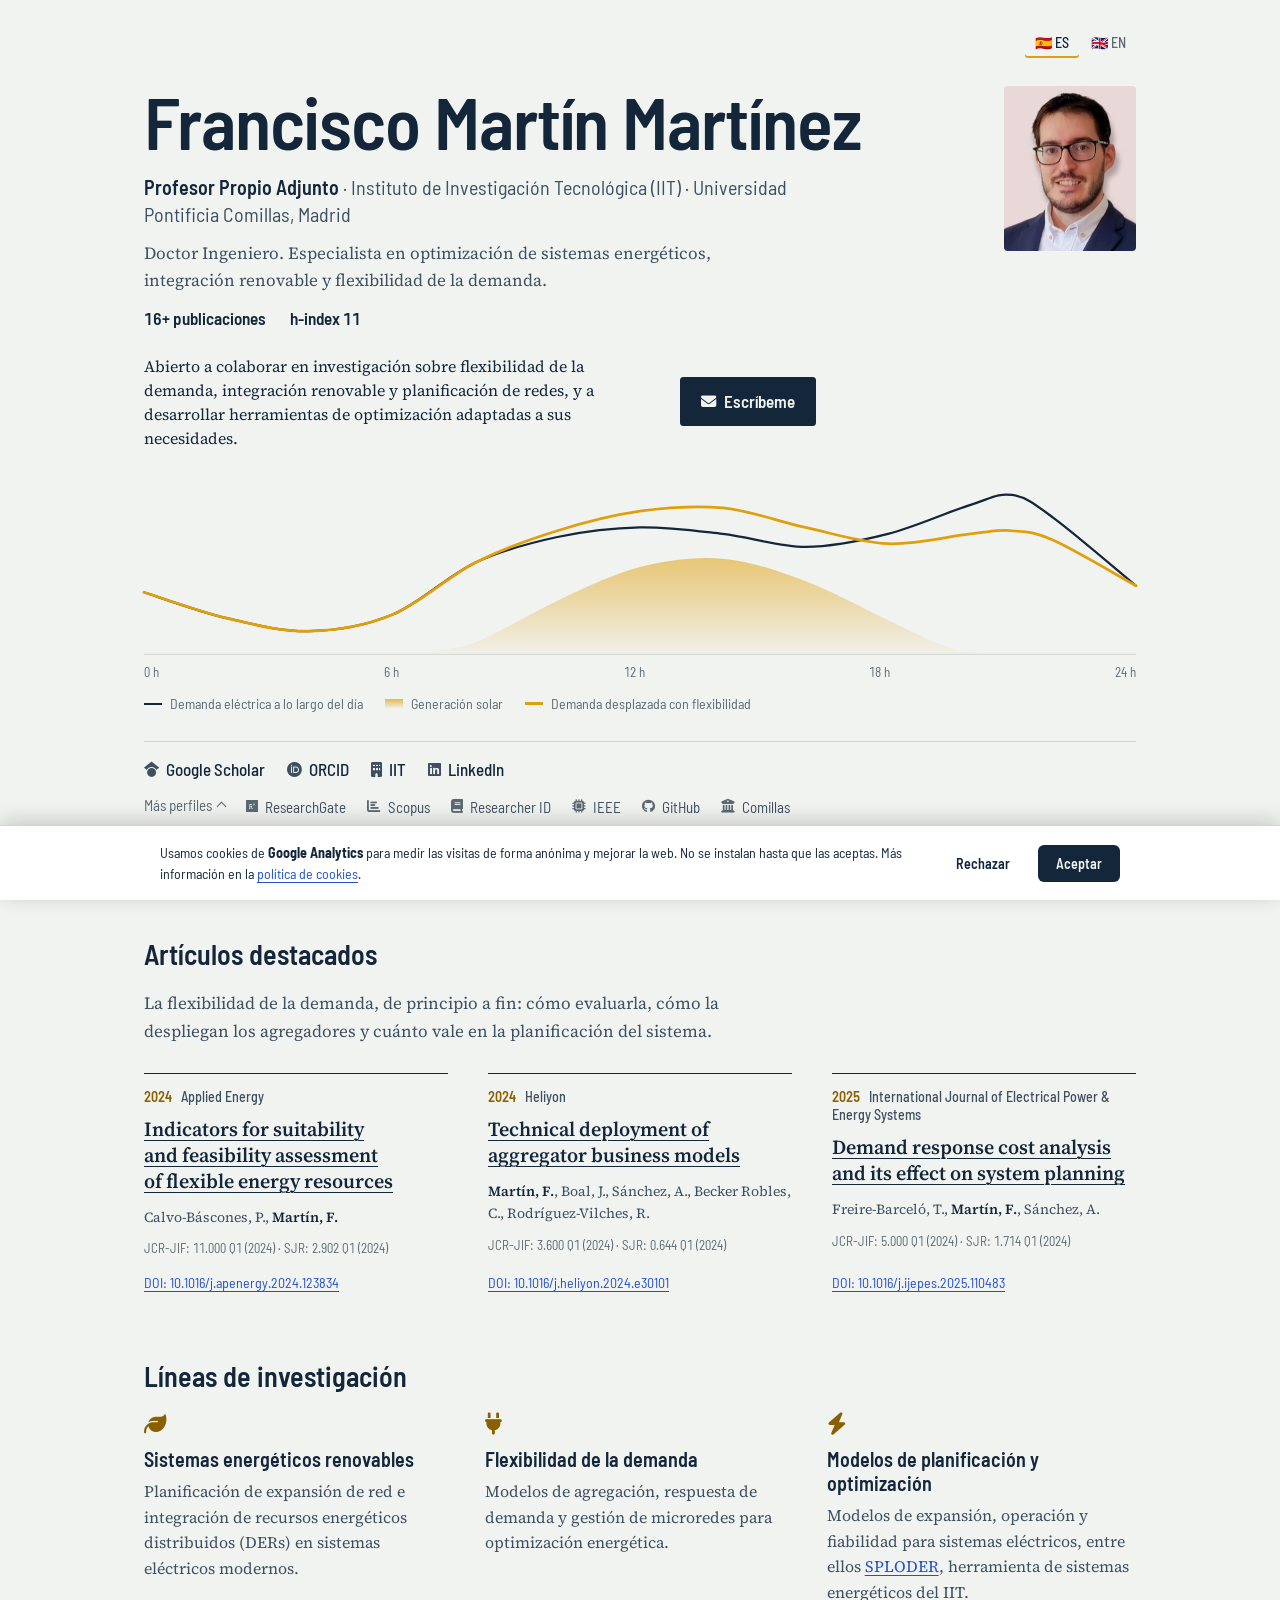
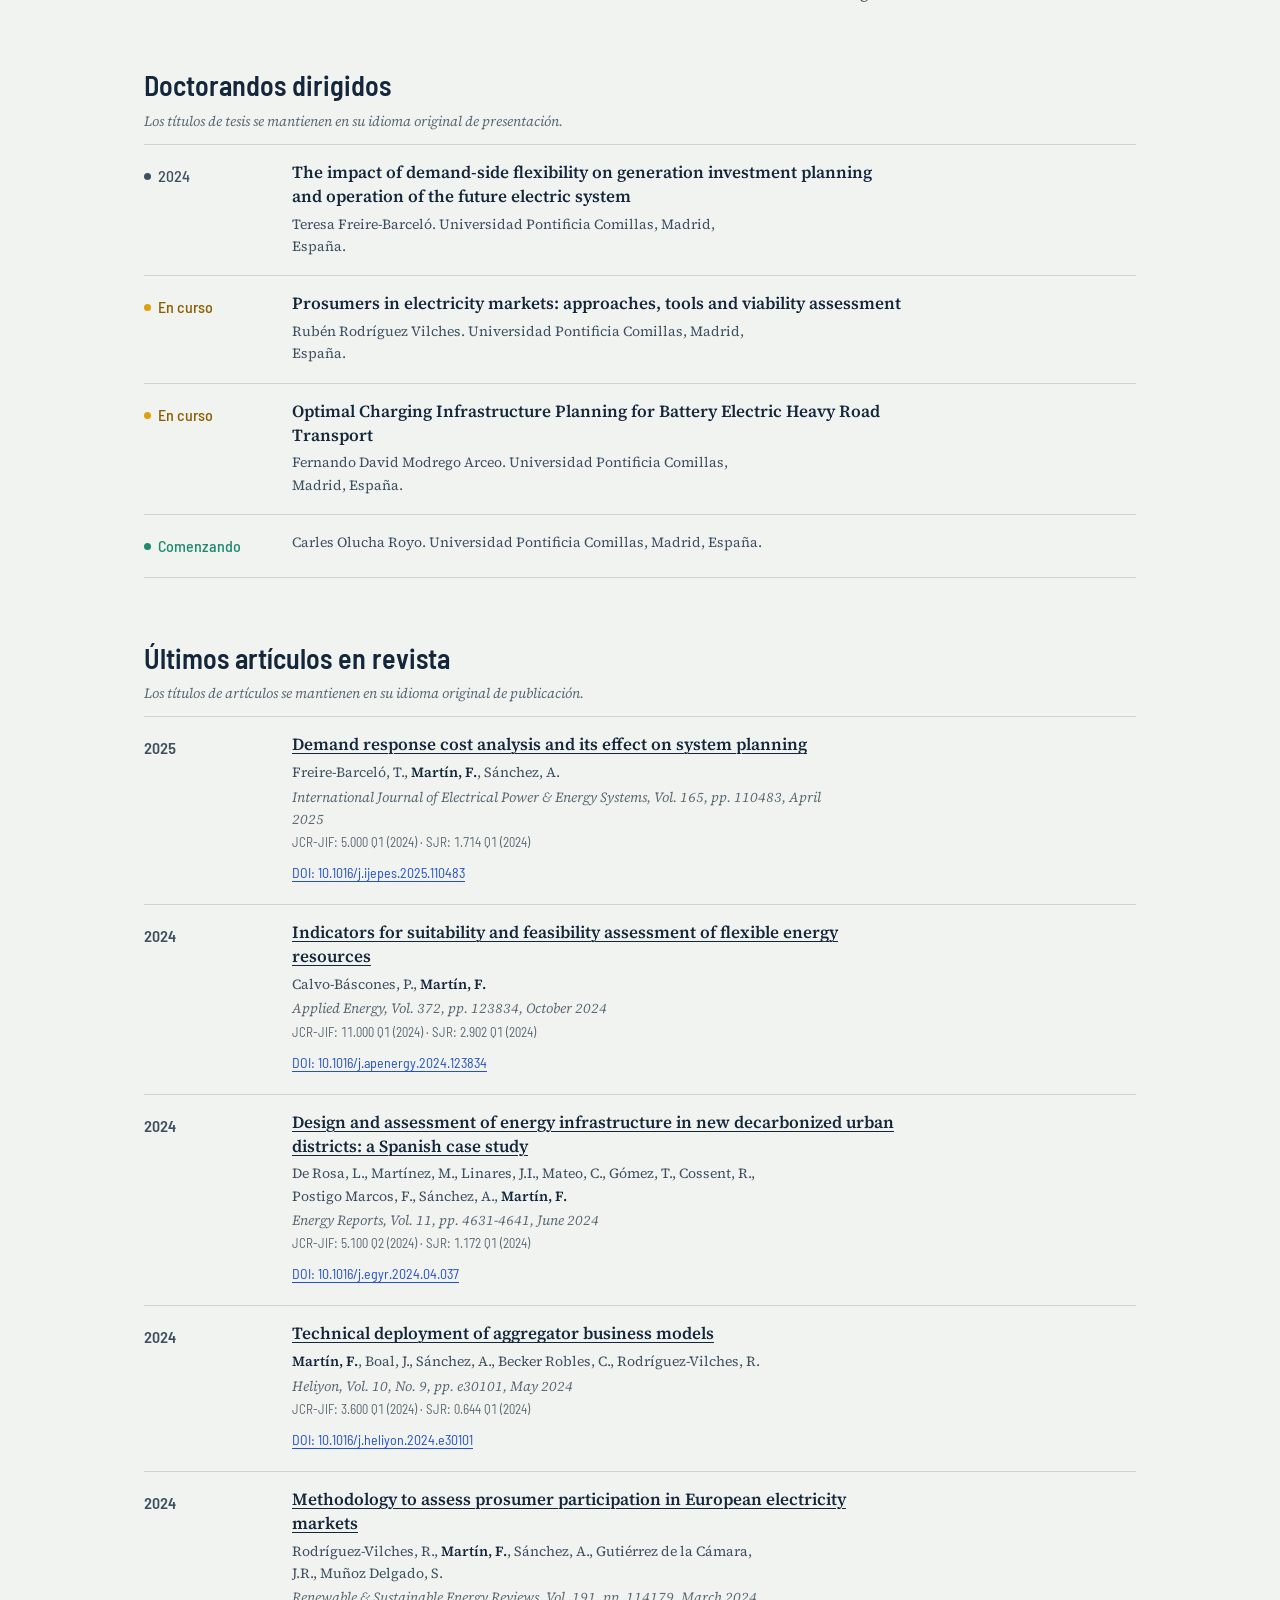
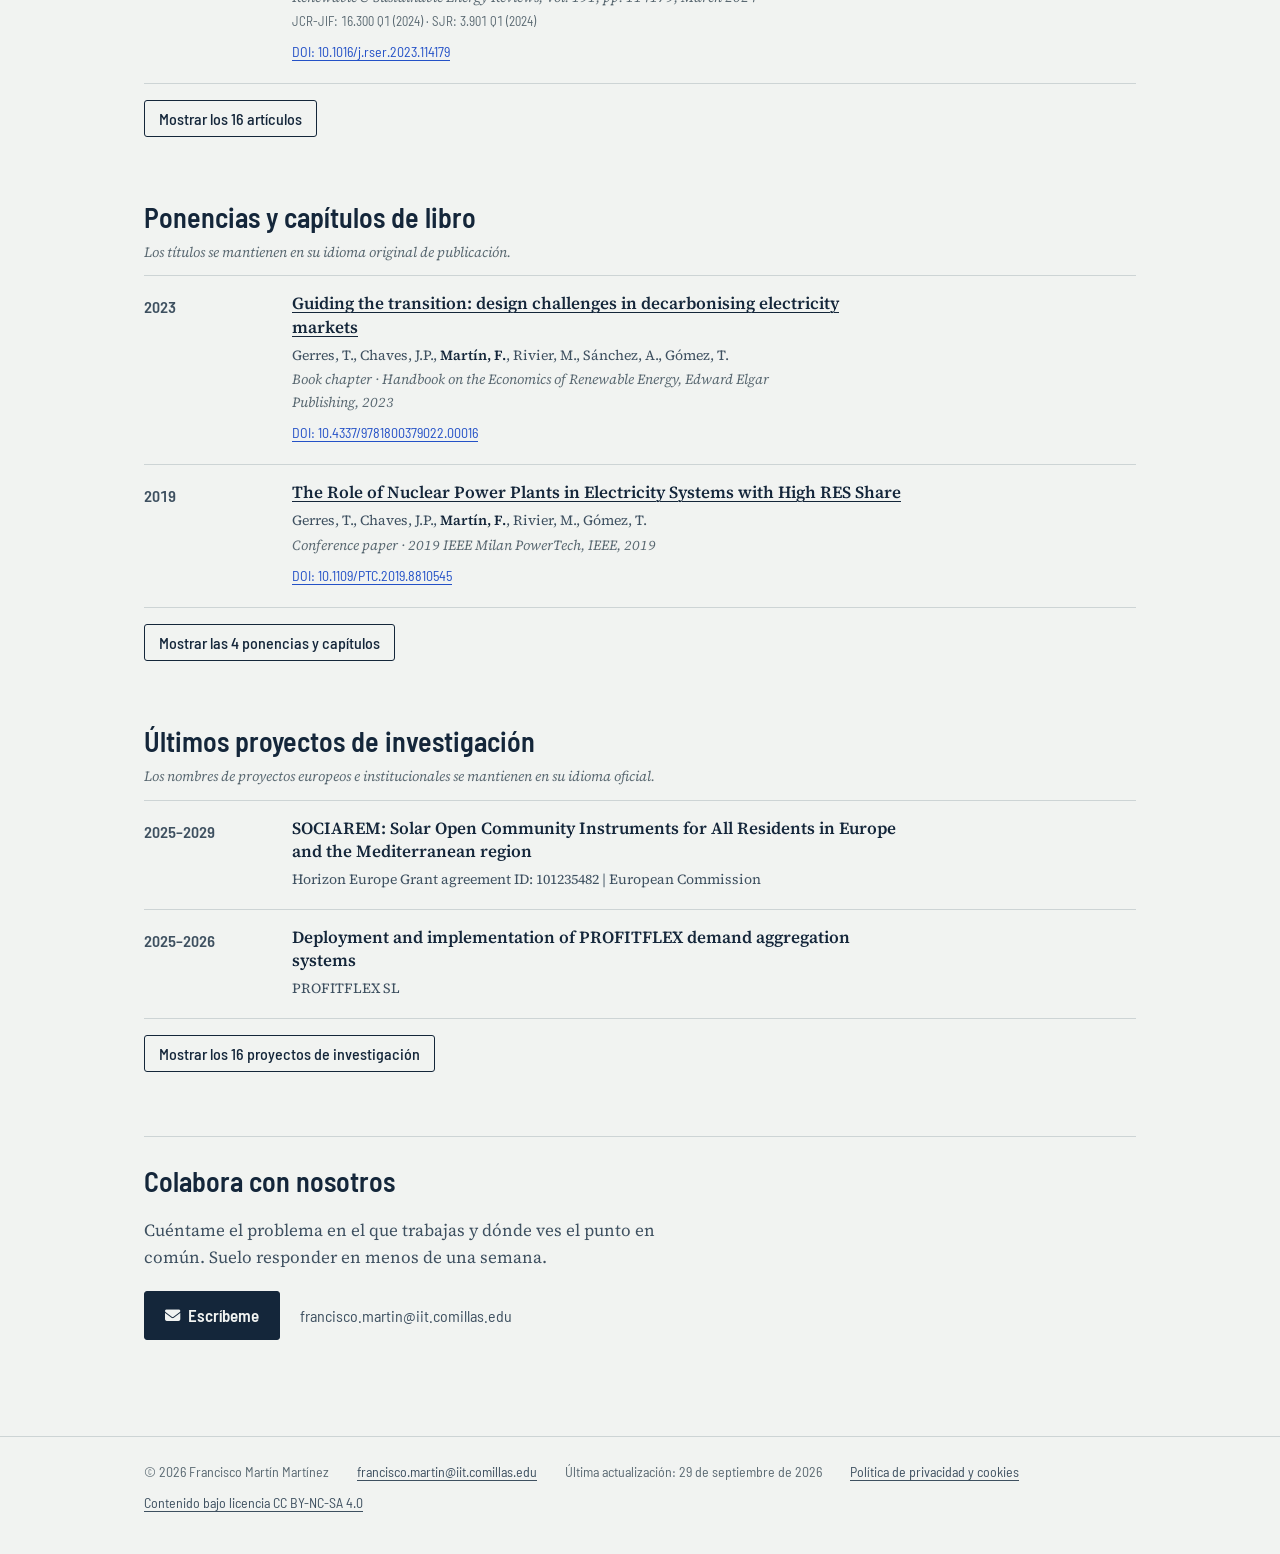
==== index.html @ 7c982828 "SEO: versión inglesa en /en/ con hreflang, títulos descriptivos y sitemap con lastmod index.html que" ====
<!DOCTYPE html>
<html lang="es">
<head>
    <meta charset="UTF-8">
    <meta name="viewport" content="width=device-width, initial-scale=1.0">
    <title>Francisco Martín Martínez · Investigador en energía · IIT Comillas</title>
    <meta name="description" content="Profesor e investigador en el IIT de la Universidad Pontificia Comillas (ICAI): flexibilidad de la demanda, renovables y planificación de sistemas energéticos.">
    <meta name="author" content="Francisco Martín Martínez">
    <link rel="canonical" href="https://fr4nc15co.github.io/">
    <link rel="alternate" hreflang="es" href="https://fr4nc15co.github.io/">
    <link rel="alternate" hreflang="en" href="https://fr4nc15co.github.io/en/">
    <link rel="alternate" hreflang="x-default" href="https://fr4nc15co.github.io/">
    <link rel="icon" href="data:image/svg+xml,<svg xmlns='http://www.w3.org/2000/svg' viewBox='0 0 64 64'><rect width='64' height='64' rx='14' fill='%2314263A'/><text x='32' y='44' font-size='34' font-family='Arial,sans-serif' font-weight='bold' fill='%23E0A00E' text-anchor='middle'>FM</text></svg>">
    <!-- Open Graph / Twitter -->
    <meta property="og:type" content="website">
    <meta property="og:title" content="Francisco Martín Martínez · Investigador en energía · IIT Comillas">
    <meta property="og:description" content="Profesor e investigador en el IIT de la Universidad Pontificia Comillas (ICAI): flexibilidad de la demanda, renovables y planificación de sistemas energéticos.">
    <meta property="og:url" content="https://fr4nc15co.github.io/">
    <meta property="og:image" content="https://fr4nc15co.github.io/images/profile.JPG">
    <meta property="og:locale" content="es_ES">
    <meta property="og:locale:alternate" content="en_GB">
    <meta name="twitter:card" content="summary">
    <meta name="twitter:title" content="Francisco Martín Martínez · Investigador en energía · IIT Comillas">
    <meta name="twitter:description" content="Profesor e investigador en el IIT de la Universidad Pontificia Comillas (ICAI): flexibilidad de la demanda, renovables y planificación de sistemas energéticos.">
    <meta name="twitter:image" content="https://fr4nc15co.github.io/images/profile.JPG">
    <!-- Datos estructurados (schema.org Person) -->
    <script type="application/ld+json">
    {
      "@context": "https://schema.org",
      "@type": "Person",
      "@id": "https://fr4nc15co.github.io/#person",
      "name": "Francisco Martín Martínez",
      "givenName": "Francisco",
      "familyName": "Martín Martínez",
      "alternateName": ["Francisco Martín", "F. Martín", "Francisco Martin-Martinez"],
      "jobTitle": "Associate Professor",
      "email": "francisco.martin@iit.comillas.edu",
      "url": "https://fr4nc15co.github.io/",
      "image": "https://fr4nc15co.github.io/images/profile.JPG",
      "identifier": "https://orcid.org/0000-0003-2968-7144",
      "affiliation": {
        "@type": "Organization",
        "name": "Institute for Research in Technology (IIT), Universidad Pontificia Comillas (ICAI)",
        "url": "https://www.iit.comillas.edu/"
      },
      "knowsAbout": [
        "Demand response",
        "Demand flexibility",
        "Distributed energy resources",
        "Electricity markets",
        "Power system planning",
        "Renewable energy integration",
        "Microgrids",
        "Energy storage",
        "Prosumers",
        "Smart cities",
        "Microprocessors",
        "Electronic systems"
      ],
      "sameAs": [
        "https://orcid.org/0000-0003-2968-7144",
        "https://scholar.google.com/citations?user=uyrn9soAAAAJ",
        "https://www.webofscience.com/wos/author/record/AAG-8205-2019",
        "https://www.researchgate.net/profile/Francisco_Martin-Martinez2",
        "https://www.iit.comillas.edu/personas/fmartin",
        "https://web.comillas.edu/profesor/fmartin",
        "https://www.linkedin.com/in/fmartinmartinez"
      ]
    }
    </script>
    <!-- Datos estructurados (schema.org ScholarlyArticle) - publicaciones -->
    <script type="application/ld+json">
    {
      "@context": "https://schema.org",
      "@graph": [
        {
          "@type": "ScholarlyArticle",
          "name": "Demand response cost analysis and its effect on system planning",
          "author": { "@id": "https://fr4nc15co.github.io/#person" },
          "datePublished": "2025",
          "isPartOf": { "@type": "Periodical", "name": "International Journal of Electrical Power & Energy Systems" },
          "identifier": { "@type": "PropertyValue", "propertyID": "DOI", "value": "10.1016/j.ijepes.2025.110483" },
          "sameAs": "https://doi.org/10.1016/j.ijepes.2025.110483",
          "url": "https://doi.org/10.1016/j.ijepes.2025.110483"
        },
        {
          "@type": "ScholarlyArticle",
          "name": "Indicators for suitability and feasibility assessment of flexible energy resources",
          "author": { "@id": "https://fr4nc15co.github.io/#person" },
          "datePublished": "2024",
          "isPartOf": { "@type": "Periodical", "name": "Applied Energy" },
          "identifier": { "@type": "PropertyValue", "propertyID": "DOI", "value": "10.1016/j.apenergy.2024.123834" },
          "sameAs": "https://doi.org/10.1016/j.apenergy.2024.123834",
          "url": "https://doi.org/10.1016/j.apenergy.2024.123834"
        },
        {
          "@type": "ScholarlyArticle",
          "name": "Design and assessment of energy infrastructure in new decarbonized urban districts: a Spanish case study",
          "author": { "@id": "https://fr4nc15co.github.io/#person" },
          "datePublished": "2024",
          "isPartOf": { "@type": "Periodical", "name": "Energy Reports" },
          "identifier": { "@type": "PropertyValue", "propertyID": "DOI", "value": "10.1016/j.egyr.2024.04.037" },
          "sameAs": "https://doi.org/10.1016/j.egyr.2024.04.037",
          "url": "https://doi.org/10.1016/j.egyr.2024.04.037"
        },
        {
          "@type": "ScholarlyArticle",
          "name": "Technical deployment of aggregator business models",
          "author": { "@id": "https://fr4nc15co.github.io/#person" },
          "datePublished": "2024",
          "isPartOf": { "@type": "Periodical", "name": "Heliyon" },
          "identifier": { "@type": "PropertyValue", "propertyID": "DOI", "value": "10.1016/j.heliyon.2024.e30101" },
          "sameAs": "https://doi.org/10.1016/j.heliyon.2024.e30101",
          "url": "https://doi.org/10.1016/j.heliyon.2024.e30101"
        },
        {
          "@type": "ScholarlyArticle",
          "name": "Methodology to assess prosumer participation in European electricity markets",
          "author": { "@id": "https://fr4nc15co.github.io/#person" },
          "datePublished": "2024",
          "isPartOf": { "@type": "Periodical", "name": "Renewable & Sustainable Energy Reviews" },
          "identifier": { "@type": "PropertyValue", "propertyID": "DOI", "value": "10.1016/j.rser.2023.114179" },
          "sameAs": "https://doi.org/10.1016/j.rser.2023.114179",
          "url": "https://doi.org/10.1016/j.rser.2023.114179"
        },
        {
          "@type": "ScholarlyArticle",
          "name": "System planning with demand assets in balancing markets",
          "author": { "@id": "https://fr4nc15co.github.io/#person" },
          "datePublished": "2024",
          "isPartOf": { "@type": "Periodical", "name": "International Journal of Electrical Power & Energy Systems" },
          "identifier": { "@type": "PropertyValue", "propertyID": "DOI", "value": "10.1016/j.ijepes.2023.109747" },
          "sameAs": "https://doi.org/10.1016/j.ijepes.2023.109747",
          "url": "https://doi.org/10.1016/j.ijepes.2023.109747"
        },
        {
          "@type": "ScholarlyArticle",
          "name": "Exploring the roles of storage technologies in the Spanish electricity system with high share of renewable energy",
          "author": { "@id": "https://fr4nc15co.github.io/#person" },
          "datePublished": "2022",
          "isPartOf": { "@type": "Periodical", "name": "Energy Reports" },
          "identifier": { "@type": "PropertyValue", "propertyID": "DOI", "value": "10.1016/j.egyr.2022.03.032" },
          "sameAs": "https://doi.org/10.1016/j.egyr.2022.03.032",
          "url": "https://doi.org/10.1016/j.egyr.2022.03.032"
        },
        {
          "@type": "ScholarlyArticle",
          "name": "Storage and demand response contribution to firm capacity: analysis of the Spanish electricity system",
          "author": { "@id": "https://fr4nc15co.github.io/#person" },
          "datePublished": "2022",
          "isPartOf": { "@type": "Periodical", "name": "Energy Reports" },
          "identifier": { "@type": "PropertyValue", "propertyID": "DOI", "value": "10.1016/j.egyr.2022.08.014" },
          "sameAs": "https://doi.org/10.1016/j.egyr.2022.08.014",
          "url": "https://doi.org/10.1016/j.egyr.2022.08.014"
        },
        {
          "@type": "ScholarlyArticle",
          "name": "A literature review of explicit demand flexibility providing energy services",
          "author": { "@id": "https://fr4nc15co.github.io/#person" },
          "datePublished": "2022",
          "isPartOf": { "@type": "Periodical", "name": "Electric Power Systems Research" },
          "identifier": { "@type": "PropertyValue", "propertyID": "DOI", "value": "10.1016/j.epsr.2022.107953" },
          "sameAs": "https://doi.org/10.1016/j.epsr.2022.107953",
          "url": "https://doi.org/10.1016/j.epsr.2022.107953"
        },
        {
          "@type": "ScholarlyArticle",
          "name": "Rethinking the electricity market design: remuneration mechanisms to reach high RES shares",
          "author": { "@id": "https://fr4nc15co.github.io/#person" },
          "datePublished": "2019",
          "isPartOf": { "@type": "Periodical", "name": "Energy Policy" },
          "identifier": { "@type": "PropertyValue", "propertyID": "DOI", "value": "10.1016/j.enpol.2020.111436" },
          "sameAs": "https://doi.org/10.1016/j.enpol.2020.111436",
          "url": "https://doi.org/10.1016/j.enpol.2020.111436"
        },
        {
          "@type": "ScholarlyArticle",
          "name": "Señales de precio a la inversión en un mercado eléctrico con elevada penetración de renovables",
          "author": { "@id": "https://fr4nc15co.github.io/#person" },
          "datePublished": "2019",
          "inLanguage": "es",
          "isPartOf": { "@type": "Periodical", "name": "Papeles de Energía" }
        },
        {
          "@type": "ScholarlyArticle",
          "name": "Impact of EV penetration in the interconnected urban environment of a smart city",
          "author": { "@id": "https://fr4nc15co.github.io/#person" },
          "datePublished": "2017",
          "isPartOf": { "@type": "Periodical", "name": "Energy" },
          "identifier": { "@type": "PropertyValue", "propertyID": "DOI", "value": "10.1016/j.energy.2017.12.006" },
          "sameAs": "https://doi.org/10.1016/j.energy.2017.12.006",
          "url": "https://doi.org/10.1016/j.energy.2017.12.006"
        },
        {
          "@type": "ScholarlyArticle",
          "name": "Centralized vs distributed generation. A model to assess the relevance of some thermal and electric factors",
          "author": { "@id": "https://fr4nc15co.github.io/#person" },
          "datePublished": "2017",
          "isPartOf": { "@type": "Periodical", "name": "Energy" },
          "identifier": { "@type": "PropertyValue", "propertyID": "DOI", "value": "10.1016/j.energy.2017.06.055" },
          "sameAs": "https://doi.org/10.1016/j.energy.2017.06.055",
          "url": "https://doi.org/10.1016/j.energy.2017.06.055"
        },
        {
          "@type": "ScholarlyArticle",
          "name": "Optimal planning and operation of aggregated Distributed Energy Resources with market participation",
          "author": { "@id": "https://fr4nc15co.github.io/#person" },
          "datePublished": "2016",
          "isPartOf": { "@type": "Periodical", "name": "Applied Energy" },
          "identifier": { "@type": "PropertyValue", "propertyID": "DOI", "value": "10.1016/j.apenergy.2016.08.117" },
          "sameAs": "https://doi.org/10.1016/j.apenergy.2016.08.117",
          "url": "https://doi.org/10.1016/j.apenergy.2016.08.117"
        },
        {
          "@type": "ScholarlyArticle",
          "name": "Prosumers' optimal DER investments and DR usage for thermal and electrical loads in isolated microgrids",
          "author": { "@id": "https://fr4nc15co.github.io/#person" },
          "datePublished": "2016",
          "isPartOf": { "@type": "Periodical", "name": "Electric Power Systems Research" },
          "identifier": { "@type": "PropertyValue", "propertyID": "DOI", "value": "10.1016/j.epsr.2016.05.028" },
          "sameAs": "https://doi.org/10.1016/j.epsr.2016.05.028",
          "url": "https://doi.org/10.1016/j.epsr.2016.05.028"
        },
        {
          "@type": "ScholarlyArticle",
          "name": "A literature review of microgrids: a functional layer based classification",
          "author": { "@id": "https://fr4nc15co.github.io/#person" },
          "datePublished": "2016",
          "isPartOf": { "@type": "Periodical", "name": "Renewable & Sustainable Energy Reviews" },
          "identifier": { "@type": "PropertyValue", "propertyID": "DOI", "value": "10.1016/j.rser.2016.05.025" },
          "sameAs": "https://doi.org/10.1016/j.rser.2016.05.025",
          "url": "https://doi.org/10.1016/j.rser.2016.05.025"
        },
        {
          "@type": "Chapter",
          "name": "Guiding the transition: design challenges in decarbonising electricity markets",
          "author": { "@id": "https://fr4nc15co.github.io/#person" },
          "datePublished": "2023",
          "isPartOf": { "@type": "Book", "name": "Handbook on the Economics of Renewable Energy", "publisher": { "@type": "Organization", "name": "Edward Elgar Publishing" } },
          "identifier": { "@type": "PropertyValue", "propertyID": "DOI", "value": "10.4337/9781800379022.00016" },
          "sameAs": "https://doi.org/10.4337/9781800379022.00016",
          "url": "https://doi.org/10.4337/9781800379022.00016"
        },
        {
          "@type": "ScholarlyArticle",
          "name": "The Role of Nuclear Power Plants in Electricity Systems with High RES Share",
          "author": { "@id": "https://fr4nc15co.github.io/#person" },
          "datePublished": "2019",
          "isPartOf": { "@type": "PublicationVolume", "name": "2019 IEEE Milan PowerTech" },
          "publisher": { "@type": "Organization", "name": "IEEE" },
          "identifier": { "@type": "PropertyValue", "propertyID": "DOI", "value": "10.1109/PTC.2019.8810545" },
          "sameAs": "https://doi.org/10.1109/ptc.2019.8810545",
          "url": "https://doi.org/10.1109/ptc.2019.8810545"
        },
        {
          "@type": "ScholarlyArticle",
          "name": "Optimal planning and operation of distributed energy resources considering uncertainty on EVs",
          "author": { "@id": "https://fr4nc15co.github.io/#person" },
          "datePublished": "2015",
          "isPartOf": { "@type": "PublicationVolume", "name": "2015 IEEE First International Smart Cities Conference (ISC2)" },
          "publisher": { "@type": "Organization", "name": "IEEE" },
          "identifier": { "@type": "PropertyValue", "propertyID": "DOI", "value": "10.1109/ISC2.2015.7366186" },
          "sameAs": "https://doi.org/10.1109/ISC2.2015.7366186",
          "url": "https://doi.org/10.1109/ISC2.2015.7366186"
        },
        {
          "@type": "Chapter",
          "name": "Use of Renewable Energy Systems in Smart Cities",
          "author": { "@id": "https://fr4nc15co.github.io/#person" },
          "datePublished": "2014",
          "isPartOf": { "@type": "Book", "name": "Smart Cities (Green Energy and Technology)", "publisher": { "@type": "Organization", "name": "Springer" } },
          "identifier": { "@type": "PropertyValue", "propertyID": "DOI", "value": "10.1007/978-3-319-03224-5_10" },
          "sameAs": "https://doi.org/10.1007/978-3-319-03224-5_10",
          "url": "https://doi.org/10.1007/978-3-319-03224-5_10"
        }
      ]
    }
    </script>
    <link rel="stylesheet" href="https://cdnjs.cloudflare.com/ajax/libs/font-awesome/6.7.2/css/all.min.css">
    <link rel="preconnect" href="https://fonts.googleapis.com">
    <link rel="preconnect" href="https://fonts.gstatic.com" crossorigin>
    <link rel="stylesheet" href="https://fonts.googleapis.com/css2?family=Barlow+Semi+Condensed:wght@400;500;600&family=Source+Serif+4:ital,opsz,wght@0,8..60,400;0,8..60,600;1,8..60,400&display=swap">
    <meta name="theme-color" content="#F1F3F1" media="(prefers-color-scheme: light)">
    <meta name="theme-color" content="#111D29" media="(prefers-color-scheme: dark)">
    <style>
        /* ---------- Tokens ---------- */
        :root {
            --paper: #F1F3F1;      /* porcelain insulator */
            --surface: #FFFFFF;
            --ink: #14263A;        /* slate ink */
            --ink-2: #3E5060;
            --muted: #5A6972;
            --rule: #CDD4D5;
            --link: #2451C7;       /* grid blue */
            --solar: #E0A00E;      /* solar amber: "live" things only */
            --solar-ink: #8A5F00;
            --teal: #1F8A70;

            --font-display: 'Barlow Semi Condensed', 'Barlow', 'Arial Narrow', sans-serif;
            --font-text: 'Source Serif 4', Georgia, 'Times New Roman', serif;

            --step--1: 0.875rem;
            --step-0: 1.0625rem;
            --step-1: 1.25rem;
            --step-2: 1.75rem;
            --measure: 68ch;
            color-scheme: light;
        }

        @media (prefers-color-scheme: dark) {
            :root {
                --paper: #111D29;  /* grid at night */
                --surface: #182838;
                --ink: #E4EAEE;
                --ink-2: #B4C1C9;
                --muted: #8797A2;
                --rule: #2B3D4F;
                --link: #8EAEFF;
                --solar: #F2B632;
                --solar-ink: #F2B632;
                --teal: #4CC29A;
                color-scheme: dark;
            }
        }

        * { margin: 0; padding: 0; box-sizing: border-box; }

        html { -webkit-text-size-adjust: 100%; }

        body {
            font-family: var(--font-text);
            font-size: var(--step-0);
            line-height: 1.6;
            color: var(--ink);
            background: var(--paper);
            font-optical-sizing: auto;
        }

        a { color: var(--link); text-underline-offset: 0.18em; text-decoration-thickness: 1px; }
        a:hover { text-decoration-thickness: 2px; }

        :focus-visible {
            outline: 2px solid var(--link);
            outline-offset: 3px;
            border-radius: 2px;
        }

        .skip-link {
            position: absolute;
            left: 16px;
            top: 8px;
            z-index: 20;
            padding: 8px 14px;
            background: var(--surface);
            color: var(--ink);
            font-family: var(--font-display);
            font-weight: 600;
            border-radius: 3px;
            transform: translateY(-200%);
        }

        .skip-link:focus { transform: none; }

        /* Keep jump targets clear of the sticky tab bar */
        main, section h2, section h3 { scroll-margin-top: 72px; }
        main:focus { outline: none; }

        .container {
            max-width: 1040px;
            margin: 0 auto;
            padding: 0 24px;
        }

        /* ---------- Header ---------- */
        header {
            padding: 28px 0 0;
            position: relative;
        }

        .lang-switcher {
            display: flex;
            justify-content: flex-end;
            gap: 2px;
            margin-bottom: 28px;
        }

        .lang-btn {
            font-family: var(--font-display);
            font-size: var(--step--1);
            font-weight: 500;
            border: 0;
            background: transparent;
            color: var(--muted);
            padding: 4px 10px;
            border-radius: 3px;
            cursor: pointer;
            position: relative;
            text-decoration: none;
        }

        .lang-btn:hover { color: var(--ink); }

        .lang-btn.active {
            color: var(--ink);
            box-shadow: inset 0 -2px 0 var(--solar);
        }

        .header-content {
            display: grid;
            grid-template-columns: 1fr auto;
            gap: 8px 40px;
            align-items: start;
        }

        .profile-photo {
            grid-column: 2;
            grid-row: 1;
            width: 132px;
            aspect-ratio: 4 / 5;
            border-radius: 4px;
            overflow: hidden;
            background: var(--rule);
        }

        .profile-photo img {
            width: 100%;
            height: 100%;
            object-fit: cover;
            display: block;
        }

        .header-info {
            grid-column: 1;
            grid-row: 1;
            max-width: 720px;
        }

        .header-info h1 {
            font-family: var(--font-display);
            font-weight: 600;
            font-size: clamp(2.5rem, 6.4vw, 4.6rem);
            line-height: 0.95;
            letter-spacing: -0.015em;
            color: var(--ink);
            margin-bottom: 18px;
        }

        .header-info .title {
            font-family: var(--font-display);
            font-size: var(--step-1);
            font-weight: 400;
            line-height: 1.35;
            color: var(--ink-2);
            margin-bottom: 12px;
        }

        .header-info .title strong {
            font-weight: 600;
            color: var(--ink);
        }

        .header-info .bio {
            color: var(--ink-2);
            max-width: var(--measure);
            margin-bottom: 10px;
        }

        .header-info .stats {
            display: flex;
            gap: 24px;
            flex-wrap: wrap;
            font-family: var(--font-display);
            font-size: var(--step-0);
            font-variant-numeric: tabular-nums;
        }

        .header-info .stat strong { font-weight: 600; color: var(--ink); }

        /* Collaboration invite: the page's one primary action */
        .collab {
            display: flex;
            flex-wrap: wrap;
            align-items: center;
            gap: 14px 24px;
            margin-top: 22px;
        }

        .collab p {
            flex: 1 1 30ch;
            max-width: 64ch;
            font-size: 1rem;
            line-height: 1.5;
            color: var(--ink);
        }

        /* Load curve: the one bold element */
        .load-curve {
            margin: 36px 0 6px;
        }

        .load-curve svg {
            display: block;
            width: 100%;
            height: clamp(96px, 15vw, 170px);
            overflow: visible;
        }

        .load-curve .axis { stroke: var(--rule); stroke-width: 1; }
        .load-curve .tick { fill: var(--muted); font-family: var(--font-display); font-size: 13px; }
        .load-curve .solar { fill: url(#sun); }
        .load-curve .demand { fill: none; stroke: var(--ink); stroke-width: 2.25; stroke-linecap: round; }
        .load-curve .flex { fill: none; stroke: var(--solar); stroke-width: 2.75; stroke-linecap: round; }

        .curve-ticks {
            display: flex;
            justify-content: space-between;
            font-family: var(--font-display);
            font-size: 0.8125rem;
            color: var(--muted);
            font-variant-numeric: tabular-nums;
            margin-top: 6px;
        }

        .load-curve svg path, .load-curve svg line { vector-effect: non-scaling-stroke; }

        .curve-legend {
            display: flex;
            flex-wrap: wrap;
            gap: 4px 22px;
            font-family: var(--font-display);
            font-size: var(--step--1);
            color: var(--muted);
            margin-top: 10px;
        }

        .curve-legend span { display: inline-flex; align-items: center; gap: 8px; }
        .curve-legend i { display: inline-block; width: 18px; height: 0; border-top: 2px solid var(--ink); }
        .curve-legend .k-flex i { border-top: 3px solid var(--solar); }
        .curve-legend .k-solar i { height: 10px; border: 0; background: linear-gradient(var(--solar), transparent); opacity: 0.7; }

        /* Curve sequence is driven by the inline script after the figure;
           without JS or with reduced motion the final state shows as-is. */

        /* Profiles: two that matter up front, the rest one step quieter */
        .header-links {
            display: flex;
            flex-wrap: wrap;
            align-items: baseline;
            gap: 8px 28px;
            margin: 26px 0 0;
            padding: 14px 0 18px;
            border-top: 1px solid var(--rule);
            font-family: var(--font-display);
        }

        .header-links a {
            display: inline-flex;
            align-items: center;
            gap: 7px;
            text-decoration: none;
        }

        .header-links i { font-size: 0.9em; }

        .links-primary {
            display: flex;
            flex-wrap: wrap;
            gap: 4px 22px;
            font-size: 1.0625rem;
            font-weight: 500;
        }

        .links-primary a { color: var(--ink); }
        .links-primary i { color: var(--ink-2); }

        /* details can't lay out its slotted content as flex everywhere, so keep it inline */
        .links-more {
            flex: 1 1 auto;
            font-size: 0.9375rem;
            line-height: 1.9;
        }

        .links-more summary {
            list-style: none;
            color: var(--muted);
            cursor: pointer;
            margin-right: 18px;
            display: inline-flex;
            align-items: center;
            gap: 6px;
        }

        .links-more summary::-webkit-details-marker { display: none; }

        .links-more summary::after {
            content: '';
            width: 6px;
            height: 6px;
            border-right: 1.5px solid currentColor;
            border-bottom: 1.5px solid currentColor;
            transform: translateY(-2px) rotate(45deg);
            transition: transform .2s cubic-bezier(0.16, 1, 0.3, 1);
        }

        .links-more[open] summary::after { transform: translateY(1px) rotate(-135deg); }
        .links-more summary:hover { color: var(--ink); }

        .links-more-list { display: inline; }

        .links-more a { color: var(--ink-2); margin-right: 18px; white-space: nowrap; }
        .links-more i { color: var(--muted); }

        .header-links a:hover,
        .header-links a:hover i { color: var(--link); }
        .header-links a:hover span { text-decoration: underline; }

        /* ---------- Navigation ---------- */
        .nav-tabs {
            position: sticky;
            top: 0;
            z-index: 10;
            display: flex;
            gap: 4px;
            max-width: 1040px;
            margin: 0 auto 48px;
            padding: 0 24px;
            background: var(--paper);
            border-bottom: 1px solid var(--rule);
        }

        .nav-tab {
            font-family: var(--font-display);
            font-size: 1.125rem;
            font-weight: 500;
            padding: 14px 18px 12px;
            background: transparent;
            border: 0;
            border-bottom: 3px solid transparent;
            margin-bottom: -1px;
            color: var(--muted);
            cursor: pointer;
            display: flex;
            align-items: center;
            gap: 9px;
            white-space: nowrap;
        }

        .nav-tab:first-child { padding-left: 0; }
        .nav-tab i { font-size: 0.9em; }
        .nav-tab:hover { color: var(--ink); }

        .nav-tab.active {
            color: var(--ink);
            border-bottom-color: var(--solar);
        }

        /* Sliding marker replaces the per-tab border once JS measures the tabs */
        .nav-tabs.has-indicator .nav-tab { border-bottom-color: transparent; }

        .nav-indicator {
            position: absolute;
            left: 0;
            bottom: -1px;
            width: 1px;
            height: 3px;
            background: var(--solar);
            transform-origin: 0 50%;
            pointer-events: none;
        }

        .nav-indicator.is-ready {
            transition: transform .38s cubic-bezier(0.16, 1, 0.3, 1);
        }

        /* Hover feedback eases instead of snapping */
        a { transition: color .15s ease-out, text-decoration-color .15s ease-out; }
        .nav-tab, .lang-btn, .header-links i,
        .article-item .title, .teaching-card h3 { transition: color .15s ease-out; }
        .map-wrapper iframe { transition: opacity .4s ease-out; }

        @media (prefers-reduced-motion: reduce) {
            .nav-indicator.is-ready { transition-duration: 0s; }
        }

        /* ---------- Sections ---------- */
        section { display: none; }
        section.active { display: block; }

        section h2 {
            font-family: var(--font-display);
            font-size: var(--step-2);
            font-weight: 600;
            line-height: 1.15;
            color: var(--ink);
            margin: 64px 0 20px;
            display: flex;
            align-items: baseline;
            gap: 12px;
        }

        section > h2:first-child { margin-top: 0; }

        section > p {
            max-width: var(--measure);
            color: var(--ink-2);
            margin-bottom: 16px;
        }

        .section-note {
            font-size: var(--step--1);
            color: var(--muted) !important;
            font-style: italic;
            margin: -12px 0 12px;
        }

        /* ---------- Selected papers ---------- */
        .section-lead { margin-bottom: 28px; }

        .selected-papers {
            list-style: none;
            display: grid;
            grid-template-columns: repeat(3, minmax(0, 1fr));
            gap: 40px;
        }

        .selected-paper {
            border-top: 1px solid var(--ink);
            padding-top: 14px;
            display: flex;
            flex-direction: column;
        }

        .paper-meta {
            font-family: var(--font-display);
            font-size: var(--step--1);
            font-weight: 500;
            color: var(--ink-2);
            line-height: 1.3;
        }

        .paper-year {
            font-weight: 600;
            font-variant-numeric: tabular-nums;
            color: var(--solar-ink);
            margin-right: 6px;
        }

        .selected-paper .title {
            font-family: var(--font-text);
            font-size: var(--step-1);
            font-weight: 600;
            line-height: 1.3;
            color: var(--ink);
            text-wrap: balance;
            margin: 10px 0 12px;
            transition: color .15s ease-out;
        }

        .selected-paper .title a { color: inherit; }

        .selected-paper .authors {
            font-size: var(--step--1);
            color: var(--ink-2);
            margin-bottom: 8px;
        }

        .selected-paper .authors b { font-weight: 600; color: var(--ink); }
        .selected-paper .doi-link { margin-top: auto; padding-top: 10px; }

        .selected-paper[data-clickable="1"] { cursor: pointer; }
        .selected-paper[data-clickable="1"]:hover .title { color: var(--link); }

        /* ---------- Research areas ---------- */
        .research-grid {
            display: grid;
            grid-template-columns: repeat(3, 1fr);
            gap: 32px;
        }

        .research-card h3 {
            font-family: var(--font-display);
            font-size: var(--step-1);
            font-weight: 600;
            line-height: 1.2;
            color: var(--ink);
            margin-bottom: 8px;
            display: flex;
            flex-direction: column;
            gap: 12px;
        }

        .research-card h3 i {
            font-size: 1.4rem;
            color: var(--solar-ink);
        }

        .research-card p {
            font-size: 1rem;
            color: var(--ink-2);
        }

        /* ---------- Record lists (papers, projects, CV) ---------- */
        .article-list,
        .education-list {
            border-bottom: 1px solid var(--rule);
        }

        .article-item,
        .education-item {
            display: grid;
            grid-template-columns: 7.5rem minmax(0, 1fr);
            column-gap: 28px;
            padding: 16px 0 18px;
            border-top: 1px solid var(--rule);
        }

        .article-item > *,
        .education-item > * { grid-column: 2; }

        .article-item > .year,
        .education-item > .year {
            grid-column: 1;
            grid-row: 1 / span 6;
            font-family: var(--font-display);
            font-size: 1rem;
            font-weight: 600;
            font-variant-numeric: tabular-nums;
            color: var(--ink-2);
            padding-top: 2px;
            text-wrap: balance;
        }

        .article-item .title,
        .education-item .degree {
            font-size: 1.0625rem;
            font-weight: 600;
            line-height: 1.4;
            color: var(--ink);
            max-width: var(--measure);
            margin-bottom: 4px;
        }

        .article-item .title a { color: inherit; }

        .article-item .authors,
        .education-item .institution,
        .education-item .authors {
            font-size: var(--step--1);
            color: var(--ink-2);
            max-width: var(--measure);
        }

        .article-item .authors b { font-weight: 600; color: var(--ink); }

        .article-item .venue {
            font-style: italic;
            color: var(--muted);
            margin-top: 2px;
        }

        .article-item .metrics,
        .selected-paper .metrics {
            font-family: var(--font-display);
            font-size: 0.8125rem;
            font-variant-numeric: tabular-nums;
            color: var(--muted);
            margin-top: 2px;
        }

        .doi-link { margin-top: 6px; }

        .doi-link a {
            font-family: var(--font-display);
            font-size: var(--step--1);
            word-break: break-all;
            display: inline-block;
            position: relative;
        }

        /* 44px tap height without growing the visible control */
        .lang-btn::before,
        .doi-link a::before,
        .footer-content a::before {
            content: '';
            position: absolute;
            left: 0;
            right: 0;
            top: 50%;
            height: max(100%, 44px);
            transform: translateY(-50%);
        }

        .article-item.is-hidden { display: none; }

        .article-item[data-clickable="1"] { cursor: pointer; }
        .article-item[data-clickable="1"]:hover .title { color: var(--link); }

        /* Current posts are live: amber mark on the year */
        .education-item.current > .year { color: var(--solar-ink); }

        .education-item.current > .year::before,
        .status::before {
            content: '';
            display: inline-block;
            width: 7px;
            height: 7px;
            border-radius: 50%;
            background: var(--solar);
            margin-right: 7px;
            vertical-align: 0.12em;
        }

        /* PhD status */
        .status { font-weight: 500 !important; }
        .status-done::before { background: var(--ink-2); }
        .status-progress { color: var(--solar-ink) !important; }
        .status-start { color: var(--teal) !important; }
        .status-start::before { background: var(--teal); }

        .org-group + .org-group { margin-top: 36px; }

        .org-heading {
            font-family: var(--font-display);
            font-size: var(--step-1);
            font-weight: 500;
            color: var(--ink);
            margin-bottom: 10px;
        }

        .list-toggle-wrap { margin-top: 16px; }

        /* ---------- Buttons ---------- */
        .btn {
            display: inline-flex;
            align-items: center;
            gap: 8px;
            padding: 8px 14px;
            border: 1px solid var(--ink);
            border-radius: 3px;
            color: var(--ink);
            background: transparent;
            text-decoration: none;
            font-family: var(--font-display);
            font-size: 1rem;
            font-weight: 500;
            cursor: pointer;
            transition: background-color .15s, color .15s;
        }

        .btn:hover {
            background: var(--ink);
            color: var(--paper);
        }

        .btn-primary {
            min-height: 44px;
            padding: 10px 20px;
            background: var(--ink);
            border-color: var(--ink);
            color: var(--paper);
            font-size: 1.0625rem;
            font-weight: 600;
            white-space: nowrap;
        }

        .btn-primary i { font-size: 0.9em; }

        .btn-primary:hover {
            background: var(--link);
            border-color: var(--link);
            color: var(--paper);
        }

        /* Closing invite at the end of Research */
        .collab-close {
            margin-top: 64px;
            padding-top: 28px;
            border-top: 1px solid var(--rule);
        }

        .collab-close h2 { margin-top: 0; }

        .collab-close p {
            max-width: 60ch;
            color: var(--ink-2);
            margin-bottom: 20px;
        }

        .collab-close .collab-actions {
            display: flex;
            flex-wrap: wrap;
            align-items: center;
            gap: 10px 20px;
        }

        .collab-address {
            font-family: var(--font-display);
            font-size: 1rem;
            color: var(--ink-2);
            user-select: all;
        }

        /* ---------- Teaching ---------- */
        .teaching-grid {
            display: grid;
            grid-template-columns: repeat(2, minmax(0, 1fr));
            gap: 0 40px;
        }

        .teaching-card {
            padding: 20px 0 24px;
            border-top: 1px solid var(--rule);
            display: flex;
            flex-direction: column;
            align-items: flex-start;
        }

        .teaching-card[data-clickable="1"] { cursor: pointer; }
        .teaching-card[data-clickable="1"]:hover h3 { color: var(--link); }

        .teaching-card h3 {
            font-family: var(--font-display);
            font-size: var(--step-1);
            font-weight: 600;
            line-height: 1.2;
            color: var(--ink);
            display: flex;
            align-items: baseline;
            gap: 10px;
        }

        .teaching-card h3 i { font-size: 0.9em; color: var(--muted); width: 1.1em; }

        .teaching-card .subtitle {
            font-family: var(--font-display);
            font-size: var(--step--1);
            color: var(--muted);
            margin: 2px 0 10px 1.9em;
        }

        .teaching-card p:not(.subtitle) {
            font-size: 1rem;
            color: var(--ink-2);
            margin-bottom: 16px;
            flex: 1;
        }

        .badge {
            font-family: var(--font-display);
            font-size: 1rem;
            font-weight: 500;
            color: var(--muted);
            font-variant-numeric: tabular-nums;
        }

        /* Student repositories: the only cards, because each is one clickable object */
        .tfg-grid {
            display: grid;
            grid-template-columns: repeat(auto-fill, minmax(280px, 1fr));
            gap: 14px;
        }

        .tfg-card {
            background: var(--surface);
            border: 1px solid var(--rule);
            border-radius: 6px;
            padding: 16px;
            display: flex;
            flex-direction: column;
            gap: 6px;
            cursor: pointer;
            transition: border-color .15s;
        }

        .tfg-card:hover { border-color: var(--ink-2); }
        .tfg-card > i { color: var(--muted); font-size: 1.1rem; }

        .tfg-card h3 {
            font-family: var(--font-display);
            font-size: 1.0625rem;
            font-weight: 600;
            line-height: 1.25;
            color: var(--ink);
        }

        .tfg-card p {
            font-size: 0.9375rem;
            line-height: 1.5;
            color: var(--ink-2);
            flex: 1;
        }

        .tfg-card a {
            font-family: var(--font-display);
            font-size: var(--step--1);
            display: inline-flex;
            align-items: center;
            gap: 6px;
            margin-top: 4px;
        }

        /* Map */
        .map-wrapper {
            position: relative;
            aspect-ratio: 16 / 5;
            overflow: hidden;
            border-radius: 6px;
            margin: 20px 0 0;
            border: 1px solid var(--rule);
        }

        .map-wrapper iframe {
            position: absolute;
            inset: 0;
            width: 100%;
            height: 100%;
            border: 0;
        }

        .map-consent {
            position: absolute;
            inset: 0;
            width: 100%;
            height: 100%;
            display: flex;
            flex-direction: column;
            align-items: center;
            justify-content: center;
            gap: 4px;
            cursor: pointer;
            border: 0;
            background:
                repeating-linear-gradient(0deg, transparent 0 39px, var(--rule) 39px 40px),
                repeating-linear-gradient(90deg, transparent 0 39px, var(--rule) 39px 40px),
                var(--surface);
            color: var(--ink);
            font-family: var(--font-display);
            font-size: var(--step-1);
            font-weight: 500;
        }

        .map-consent:hover span { text-decoration: underline; }
        .map-consent i { font-size: 1.5rem; color: var(--solar-ink); }
        .map-consent small { font-size: var(--step--1); font-weight: 400; color: var(--muted); }

        /* ---------- Hobbies ---------- */
        .hobbies-grid {
            display: grid;
            grid-template-columns: repeat(5, minmax(0, 1fr));
            gap: 28px;
            margin-top: 8px;
        }

        .hobby-card i { color: var(--muted); font-size: 1.2rem; margin-bottom: 8px; }

        .hobby-card h3 {
            font-family: var(--font-display);
            font-size: 1.125rem;
            font-weight: 600;
            color: var(--ink);
            margin-bottom: 2px;
        }

        .hobby-card p { font-size: 0.9375rem; color: var(--ink-2); line-height: 1.5; }

        /* ---------- Footer ---------- */
        footer {
            margin-top: 96px;
            border-top: 1px solid var(--rule);
            padding: 24px 0 40px;
        }

        .footer-content {
            max-width: 1040px;
            margin: 0 auto;
            padding: 0 24px;
            display: flex;
            flex-wrap: wrap;
            gap: 8px 28px;
            font-family: var(--font-display);
            font-size: var(--step--1);
            color: var(--muted);
        }

        .footer-content a { color: var(--ink-2); position: relative; }

        /* ---------- Responsive ---------- */
        @media (max-width: 820px) {
            .research-grid,
            .teaching-grid { grid-template-columns: 1fr; gap: 0 0; }
            .research-grid { gap: 24px; }
            .selected-papers { grid-template-columns: 1fr; gap: 32px; }
            .hobbies-grid { grid-template-columns: repeat(2, minmax(0, 1fr)); gap: 24px; }
        }

        @media (max-width: 370px) {
            .narrow-hide { display: none; }
        }

        @media (max-width: 640px) {
            .container, .nav-tabs, .footer-content { padding-left: 16px; padding-right: 16px; }
            header { padding-top: 16px; }
            .lang-switcher { margin-bottom: 16px; }
            /* Photo sits beside the name instead of above it */
            .header-content { grid-template-columns: minmax(0, 1fr) 64px; column-gap: 0; }
            .profile-photo { grid-column: 2; grid-row: 1; width: 64px; }
            .header-info { grid-column: 1 / -1; grid-row: 1; }
            .header-info h1 { font-size: 2.25rem; padding-right: 76px; margin-bottom: 14px; }
            .header-info .title { font-size: 1.0625rem; margin-bottom: 8px; }
            .header-info .bio,
            .collab p { font-size: 0.9375rem; line-height: 1.5; }
            .collab { margin-top: 16px; gap: 12px; }

            .load-curve { margin-top: 20px; }
            .load-curve svg { height: 64px; }
            .curve-legend { margin-top: 6px; font-size: 0.8125rem; }

            /* 44px tap targets */
            .header-links { margin-top: 16px; padding: 4px 0 8px; gap: 0 20px; }
            .header-links a,
            .links-more summary { min-height: 44px; }
            .links-more { flex-basis: 100%; line-height: 1.5; }
            .links-primary { gap: 0 16px; font-size: 1rem; }
            .nav-tab { padding: 12px 12px 10px; font-size: 1rem; }
            .nav-tab:first-child { padding-left: 0; }
            section h2 { margin-top: 48px; }

            .article-item,
            .education-item { grid-template-columns: 1fr; }
            .article-item > .year,
            .education-item > .year {
                grid-column: 1;
                grid-row: auto;
                margin-bottom: 2px;
            }
            .article-item > *,
            .education-item > * { grid-column: 1; }
            .map-wrapper { aspect-ratio: 4 / 3; }
        }
    </style>
  <!-- Google tag (gtag.js) + Consent Mode v2 -->
  <script async src="https://www.googletagmanager.com/gtag/js?id=G-M022B3BJJS"></script>
  <script>
    window.dataLayer = window.dataLayer || [];
    function gtag(){dataLayer.push(arguments);}
    // Por defecto sin consentimiento (RGPD/LSSI): no se usan cookies de analítica
    gtag('consent', 'default', {
      'ad_storage': 'denied',
      'ad_user_data': 'denied',
      'ad_personalization': 'denied',
      'analytics_storage': 'denied',
      'wait_for_update': 500
    });
    gtag('js', new Date());
    gtag('config', 'G-M022B3BJJS');
    // Aplica el consentimiento previo si el usuario ya lo dio
    try {
      if (localStorage.getItem('cookie-consent') === 'granted') {
        gtag('consent', 'update', { 'analytics_storage': 'granted' });
      }
    } catch (e) {}
  </script>
</head>
<body>
    <a class="skip-link" href="#main" data-i18n="skipLink">Saltar al contenido</a>
    <header>
        <div class="container">
            <div class="lang-switcher" role="group" aria-label="Idioma" data-i18n-label="langLabel">
                <a class="lang-btn active" href="/" hreflang="es" lang="es" data-lang="es" aria-current="page"><span aria-hidden="true">🇪🇸</span> ES</a>
                <a class="lang-btn" href="/en/" hreflang="en" lang="en" data-lang="en"><span aria-hidden="true">🇬🇧</span> EN</a>
            </div>
            <div class="header-content">
                <div class="profile-photo">
                    <img src="/images/profile-400.jpg" srcset="/images/profile-270.jpg 270w, /images/profile-400.jpg 400w, /images/profile.JPG 755w" sizes="(max-width: 640px) 80px, 166px" alt="Francisco Martín Martínez" width="755" height="751" fetchpriority="high" decoding="async">
                </div>
                <div class="header-info">
                    <h1>Francisco Martín Martínez</h1>
                    <p class="title" data-i18n="headerTitle"><strong>Profesor Propio Adjunto</strong> · Instituto de Investigación Tecnológica (IIT) · Universidad Pontificia Comillas, Madrid</p>
                    <p class="bio" data-i18n="headerBio">Doctor Ingeniero. Especialista en optimización de sistemas energéticos, integración renovable y flexibilidad de la demanda.</p>
                    <div class="stats">
                        <div class="stat" data-i18n="statPublications"><strong>16+ publicaciones</strong></div>
                        <div class="stat" data-i18n="statHindex"><strong>h-index 11</strong></div>
                    </div>
                    <div class="collab">
                        <p data-i18n="collabText">Abierto a colaborar en investigación sobre flexibilidad de la demanda, integración renovable y planificación de redes, y a desarrollar herramientas de optimización adaptadas a sus necesidades.</p>
                        <a class="btn btn-primary" href="mailto:francisco.martin@iit.comillas.edu"><i class="fas fa-envelope" aria-hidden="true"></i> <span data-i18n="collabCta">Escríbeme</span></a>
                    </div>
                </div>
            </div>
            <figure class="load-curve" aria-labelledby="curve-caption">
                <svg viewBox="0 0 1000 152" role="img" aria-hidden="true" preserveAspectRatio="none">
                    <defs>
                        <linearGradient id="sun" x1="0" y1="0" x2="0" y2="1">
                            <stop offset="0" stop-color="var(--solar)" stop-opacity="0.55"/>
                            <stop offset="1" stop-color="var(--solar)" stop-opacity="0.04"/>
                        </linearGradient>
                    </defs>
                    <line class="axis" x1="0" y1="150.5" x2="1000" y2="150.5"/>
                    <path class="solar" d="M270.8,150.0 C281.2,148.3 309.0,147.9 333.3,140.0 C357.6,132.1 388.9,113.8 416.7,102.5 C444.4,91.2 472.2,78.8 500.0,72.5 C527.8,66.2 555.6,62.9 583.3,65.0 C611.1,67.1 638.9,75.8 666.7,85.0 C694.4,94.2 725.7,110.0 750.0,120.0 C774.3,130.0 795.1,140.0 812.5,145.0 C829.9,150.0 847.2,149.2 854.2,150.0 Z"/>
                    <g transform="matrix(1 0 0 2.32 0 -50)">
                    <path class="demand" d="M0.0,62.5 C13.9,64.2 55.6,70.0 83.3,72.5 C111.1,75.0 138.9,77.7 166.7,77.5 C194.4,77.3 222.2,75.6 250.0,71.2 C277.8,66.9 305.6,56.2 333.3,51.2 C361.1,46.2 388.9,43.5 416.7,41.2 C444.4,39.0 472.2,37.7 500.0,37.5 C527.8,37.3 555.6,38.8 583.3,40.0 C611.1,41.2 638.9,45.0 666.7,45.0 C694.4,45.0 722.2,42.7 750.0,40.0 C777.8,37.3 812.5,31.2 833.3,28.8 C854.2,26.2 861.1,24.2 875.0,25.0 C888.9,25.8 895.8,27.9 916.7,33.8 C937.5,39.6 986.1,55.6 1000.0,60.0"/>
                    <path class="flex" d="M0.0,62.5 C13.9,64.2 55.6,70.0 83.3,72.5 C111.1,75.0 138.9,77.7 166.7,77.5 C194.4,77.3 222.2,75.6 250.0,71.2 C277.8,66.9 305.6,56.7 333.3,51.2 C361.1,45.8 388.9,42.1 416.7,38.8 C444.4,35.4 472.2,32.7 500.0,31.2 C527.8,29.8 555.6,29.0 583.3,30.0 C611.1,31.0 638.9,35.2 666.7,37.5 C694.4,39.8 722.2,43.3 750.0,43.8 C777.8,44.2 812.5,40.8 833.3,40.0 C854.2,39.2 861.1,38.3 875.0,38.8 C888.9,39.2 895.8,39.0 916.7,42.5 C937.5,46.0 986.1,57.1 1000.0,60.0"/>
                    </g>
                </svg>
                <div class="curve-ticks" aria-hidden="true"><span>0 h</span><span>6 h</span><span>12 h</span><span>18 h</span><span>24 h</span></div>
                <figcaption class="curve-legend" id="curve-caption">
                    <span><i></i><span data-i18n="curveDemand">Demanda eléctrica a lo largo del día</span></span>
                    <span class="k-solar"><i></i><span data-i18n="curveSolar">Generación solar</span></span>
                    <span class="k-flex"><i></i><span data-i18n="curveFlex">Demanda desplazada con flexibilidad</span></span>
                </figcaption>
            </figure>
            <script>
                // Load-curve sequence: the day sweeps 0 h to 24 h revealing demand and solar,
                // then the flexible curve peels off the demand line into its shifted shape.
                (function () {
                    if (!window.matchMedia || window.matchMedia('(prefers-reduced-motion: reduce)').matches) return;
                    var svg = document.querySelector('.load-curve svg');
                    var demand = svg && svg.querySelector('.demand');
                    var flex = svg && svg.querySelector('.flex');
                    if (!demand || !flex) return;

                    var NUM = /-?\d+(?:\.\d+)?/g;
                    var from = demand.getAttribute('d').match(NUM).map(Number);
                    var to = flex.getAttribute('d').match(NUM).map(Number);
                    var parts = flex.getAttribute('d').split(NUM);
                    if (from.length !== to.length) return;

                    var ns = 'http://www.w3.org/2000/svg';
                    var clip = document.createElementNS(ns, 'clipPath');
                    clip.id = 'day-sweep';
                    var rect = document.createElementNS(ns, 'rect');
                    rect.setAttribute('x', '-10');
                    rect.setAttribute('y', '-40');
                    rect.setAttribute('height', '240');
                    rect.setAttribute('width', '0');
                    clip.appendChild(rect);
                    svg.querySelector('defs').appendChild(clip);

                    var solar = svg.querySelector('.solar');
                    var group = demand.parentNode;
                    solar.setAttribute('clip-path', 'url(#day-sweep)');
                    group.setAttribute('clip-path', 'url(#day-sweep)');

                    var build = function (t) {
                        var out = parts[0];
                        for (var i = 0; i < from.length; i++) {
                            out += (from[i] + (to[i] - from[i]) * t).toFixed(1) + parts[i + 1];
                        }
                        return out;
                    };
                    var finalD = flex.getAttribute('d');
                    flex.setAttribute('d', build(0));
                    flex.style.opacity = '0';

                    var inOut = function (t) { return t < 0.5 ? 4 * t * t * t : 1 - Math.pow(-2 * t + 2, 3) / 2; };
                    var outExpo = function (t) { return t === 1 ? 1 : 1 - Math.pow(2, -10 * t); };
                    var SWEEP_AT = 150, SWEEP = 1150, MORPH_AT = 1150, MORPH = 1100;
                    var start = null;

                    var finish = function () {
                        rect.setAttribute('width', '1020');
                        solar.removeAttribute('clip-path');
                        group.removeAttribute('clip-path');
                        flex.setAttribute('d', finalD);
                        flex.style.opacity = '';
                    };

                    var frame = function (now) {
                        if (start === null) start = now;
                        var e = now - start;
                        var s = Math.min(Math.max((e - SWEEP_AT) / SWEEP, 0), 1);
                        rect.setAttribute('width', String(inOut(s) * 1020));
                        var m = Math.min(Math.max((e - MORPH_AT) / MORPH, 0), 1);
                        if (m > 0) {
                            flex.style.opacity = String(Math.min(m * 5, 1));
                            flex.setAttribute('d', build(outExpo(m)));
                        }
                        if (m < 1) requestAnimationFrame(frame); else finish();
                    };
                    // A hidden tab never paints: jump to the end instead of animating unseen.
                    if (document.visibilityState === 'hidden') { finish(); return; }
                    requestAnimationFrame(frame);
                })();
            </script>
            <nav class="header-links" aria-label="Perfiles" data-i18n-label="profilesLabel">
                <div class="links-primary">
                    <a href="https://scholar.google.com/citations?user=uyrn9soAAAAJ" target="_blank" rel="noopener"><i class="fab fa-google-scholar" aria-hidden="true"></i> <span><span class="narrow-hide">Google </span>Scholar</span></a>
                    <a href="https://orcid.org/0000-0003-2968-7144" target="_blank" rel="noopener"><i class="fab fa-orcid" aria-hidden="true"></i> <span>ORCID</span></a>
                    <a href="https://www.iit.comillas.edu/personas/fmartin" target="_blank" rel="noopener"><i class="fas fa-building" aria-hidden="true"></i> <span>IIT</span></a>
                    <a href="https://www.linkedin.com/in/fmartinmartinez" target="_blank" rel="noopener"><i class="fab fa-linkedin" aria-hidden="true"></i> <span>LinkedIn</span></a>
                </div>
                <details class="links-more" open>
                    <summary data-i18n="moreProfiles">Más perfiles</summary>
                    <div class="links-more-list">
                        <a href="https://www.researchgate.net/profile/Francisco_Martin-Martinez2" target="_blank" rel="noopener"><i class="fab fa-researchgate" aria-hidden="true"></i> <span>ResearchGate</span></a>
                        <a href="https://www.scopus.com/authid/detail.uri?authorId=57207948302" target="_blank" rel="noopener"><i class="fas fa-chart-bar" aria-hidden="true"></i> <span>Scopus</span></a>
                        <a href="https://www.webofscience.com/wos/author/record/AAG-8205-2019" target="_blank" rel="noopener"><i class="fas fa-book" aria-hidden="true"></i> <span>Researcher ID</span></a>
                        <a href="https://ieeexplore.ieee.org/author/37085614408" target="_blank" rel="noopener"><i class="fas fa-microchip" aria-hidden="true"></i> <span>IEEE</span></a>
                        <a href="https://github.com/fr4nc15co" target="_blank" rel="noopener"><i class="fab fa-github" aria-hidden="true"></i> <span>GitHub</span></a>
                        <a href="https://web.comillas.edu/profesor/fmartin" target="_blank" rel="noopener"><i class="fas fa-building-columns" aria-hidden="true"></i> <span>Comillas</span></a>
                    </div>
                </details>
            </nav>
        </div>
    </header>

    <div class="nav-tabs" role="tablist" aria-label="Secciones" data-i18n-label="tabsLabel">
        <button class="nav-tab active" type="button" role="tab" id="tab-research" aria-controls="research" aria-selected="true" data-section="research" data-hash="research">
            <i class="fas fa-flask" aria-hidden="true"></i> <span data-i18n="tabResearch">Investigación</span>
        </button>
        <button class="nav-tab" type="button" role="tab" id="tab-teaching" aria-controls="teaching" aria-selected="false" tabindex="-1" data-section="teaching" data-hash="teaching">
            <i class="fas fa-chalkboard-user" aria-hidden="true"></i> <span data-i18n="tabTeaching">Docencia</span>
        </button>
        <button class="nav-tab" type="button" role="tab" id="tab-education" aria-controls="education" aria-selected="false" tabindex="-1" data-section="education" data-hash="cv">
            <i class="fas fa-book" aria-hidden="true"></i> <span data-i18n="tabCv">CV</span>
        </button>
    </div>

    <main class="container" id="main" tabindex="-1">
        <div class="sections">
            <!-- Research Section -->
            <section id="research" class="active" role="tabpanel" aria-labelledby="tab-research">
                <h2 data-i18n="selectedHeading">Artículos destacados</h2>
                <p class="section-lead" data-i18n="selectedLead">La flexibilidad de la demanda, de principio a fin: cómo evaluarla, cómo la despliegan los agregadores y cuánto vale en la planificación del sistema.</p>
                <ol class="selected-papers">
                    <li class="selected-paper">
                        <div class="paper-meta"><span class="paper-year">2024</span> Applied Energy</div>
                        <h3 class="title"><a href="https://doi.org/10.1016/j.apenergy.2024.123834" target="_blank" rel="noopener">Indicators for suitability and feasibility assessment of flexible energy resources</a></h3>
                        <div class="authors">Calvo-Báscones, P., <b>Martín, F.</b></div>
                        <div class="metrics">JCR-JIF: 11.000 Q1 (2024) · SJR: 2.902 Q1 (2024)</div>
                        <div class="doi-link"><a href="https://doi.org/10.1016/j.apenergy.2024.123834" target="_blank" rel="noopener" tabindex="-1">DOI: 10.1016/j.apenergy.2024.123834</a></div>
                    </li>
                    <li class="selected-paper">
                        <div class="paper-meta"><span class="paper-year">2024</span> Heliyon</div>
                        <h3 class="title"><a href="https://doi.org/10.1016/j.heliyon.2024.e30101" target="_blank" rel="noopener">Technical deployment of aggregator business models</a></h3>
                        <div class="authors"><b>Martín, F.</b>, Boal, J., Sánchez, A., Becker Robles, C., Rodríguez-Vilches, R.</div>
                        <div class="metrics">JCR-JIF: 3.600 Q1 (2024) · SJR: 0.644 Q1 (2024)</div>
                        <div class="doi-link"><a href="https://doi.org/10.1016/j.heliyon.2024.e30101" target="_blank" rel="noopener" tabindex="-1">DOI: 10.1016/j.heliyon.2024.e30101</a></div>
                    </li>
                    <li class="selected-paper">
                        <div class="paper-meta"><span class="paper-year">2025</span> International Journal of Electrical Power & Energy Systems</div>
                        <h3 class="title"><a href="https://doi.org/10.1016/j.ijepes.2025.110483" target="_blank" rel="noopener">Demand response cost analysis and its effect on system planning</a></h3>
                        <div class="authors">Freire-Barceló, T., <b>Martín, F.</b>, Sánchez, A.</div>
                        <div class="metrics">JCR-JIF: 5.000 Q1 (2024) · SJR: 1.714 Q1 (2024)</div>
                        <div class="doi-link"><a href="https://doi.org/10.1016/j.ijepes.2025.110483" target="_blank" rel="noopener" tabindex="-1">DOI: 10.1016/j.ijepes.2025.110483</a></div>
                    </li>
                </ol>

                <h2 data-i18n="researchHeading">Líneas de investigación</h2>
                <div class="research-grid">
                    <div class="research-card no-effect">
                        <h3 data-i18n="cardRenewTitle"><i class="fas fa-leaf" aria-hidden="true"></i> Sistemas energéticos renovables</h3>
                        <p data-i18n="cardRenewDesc">Planificación de expansión de red e integración de recursos energéticos distribuidos (DERs) en sistemas eléctricos modernos.</p>
                    </div>
                    <div class="research-card no-effect">
                        <h3 data-i18n="cardFlexTitle"><i class="fas fa-plug" aria-hidden="true"></i> Flexibilidad de la demanda</h3>
                        <p data-i18n="cardFlexDesc">Modelos de agregación, respuesta de demanda y gestión de microredes para optimización energética.</p>
                    </div>
                    <div class="research-card no-effect">
                        <h3 data-i18n="cardOptTitle"><i class="fas fa-bolt" aria-hidden="true"></i> Modelos de planificación y optimización</h3>
                        <p data-i18n="cardOptDesc">Modelos de expansión, operación y fiabilidad para sistemas eléctricos, entre ellos <a href="https://www.iit.comillas.edu/ofertas_tecnologicas/3" target="_blank" rel="noopener noreferrer">SPLODER</a>, herramienta de sistemas energéticos del IIT.</p>
                    </div>
                </div>

                <h2 data-i18n="phdHeading">Doctorandos dirigidos</h2>
                <p class="section-note" data-i18n="phdNote">Los títulos de tesis se mantienen en su idioma original de presentación.</p>
                <div class="article-list">
                    <div class="article-item">
                        <div class="year status status-done">2024</div>
                        <div class="title">The impact of demand-side flexibility on generation investment planning and operation of the future electric system</div>
                        <div class="authors">Teresa Freire-Barceló. Universidad Pontificia Comillas, Madrid, España.</div>
                    </div>
                    <div class="article-item">
                        <div class="year status status-progress" data-i18n="phdInProgress">En curso</div>
                        <div class="title">Prosumers in electricity markets: approaches, tools and viability assessment</div>
                        <div class="authors">Rubén Rodríguez Vilches. Universidad Pontificia Comillas, Madrid, España.</div>
                    </div>
                    <div class="article-item">
                        <div class="year status status-progress" data-i18n="phdInProgress">En curso</div>
                        <div class="title">Optimal Charging Infrastructure Planning for Battery Electric Heavy Road Transport</div>
                        <div class="authors">Fernando David Modrego Arceo.  Universidad Pontificia Comillas, Madrid, España.</div>
                    </div>
                    <div class="article-item">
                        <div class="year status status-start" data-i18n="phdStarting">Comenzando</div>
                        <div class="authors">Carles Olucha Royo.  Universidad Pontificia Comillas, Madrid, España.</div>
                    </div>
                </div>

                <h2 data-i18n="journalHeading">Últimos artículos en revista</h2>
                <p class="section-note" data-i18n="journalNote">Los títulos de artículos se mantienen en su idioma original de publicación.</p>
                <div class="article-list" id="journal-articles-list">
                    <div class="article-item">
                        <div class="year">2025</div>
                        <div class="title"><a href="https://doi.org/10.1016/j.ijepes.2025.110483" target="_blank" rel="noopener">Demand response cost analysis and its effect on system planning</a></div>
                        <div class="authors">Freire-Barceló, T., <b>Martín, F.</b>, Sánchez, A.</div>
                        <div class="authors venue">International Journal of Electrical Power & Energy Systems, Vol. 165, pp. 110483, April 2025</div>
                        <div class="metrics">JCR-JIF: 5.000 Q1 (2024) · SJR: 1.714 Q1 (2024)</div><div class="doi-link"><a href="https://doi.org/10.1016/j.ijepes.2025.110483" target="_blank" rel="noopener" tabindex="-1">DOI: 10.1016/j.ijepes.2025.110483</a></div>
                    </div>
                    <div class="article-item">
                        <div class="year">2024</div>
                        <div class="title"><a href="https://doi.org/10.1016/j.apenergy.2024.123834" target="_blank" rel="noopener">Indicators for suitability and feasibility assessment of flexible energy resources</a></div>
                        <div class="authors">Calvo-Báscones, P., <b>Martín, F.</b></div>
                        <div class="authors venue">Applied Energy, Vol. 372, pp. 123834, October 2024</div>
                        <div class="metrics">JCR-JIF: 11.000 Q1 (2024) · SJR: 2.902 Q1 (2024)</div><div class="doi-link"><a href="https://doi.org/10.1016/j.apenergy.2024.123834" target="_blank" rel="noopener" tabindex="-1">DOI: 10.1016/j.apenergy.2024.123834</a></div>
                    </div>
                    <div class="article-item">
                        <div class="year">2024</div>
                        <div class="title"><a href="https://doi.org/10.1016/j.egyr.2024.04.037" target="_blank" rel="noopener">Design and assessment of energy infrastructure in new decarbonized urban districts: a Spanish case study</a></div>
                        <div class="authors">De Rosa, L., Martínez, M., Linares, J.I., Mateo, C., Gómez, T., Cossent, R., Postigo Marcos, F., Sánchez, A., <b>Martín, F.</b></div>
                        <div class="authors venue">Energy Reports, Vol. 11, pp. 4631-4641, June 2024</div>
                        <div class="metrics">JCR-JIF: 5.100 Q2 (2024) · SJR: 1.172 Q1 (2024)</div><div class="doi-link"><a href="https://doi.org/10.1016/j.egyr.2024.04.037" target="_blank" rel="noopener" tabindex="-1">DOI: 10.1016/j.egyr.2024.04.037</a></div>
                    </div>
                    <div class="article-item">
                        <div class="year">2024</div>
                        <div class="title"><a href="https://doi.org/10.1016/j.heliyon.2024.e30101" target="_blank" rel="noopener">Technical deployment of aggregator business models</a></div>
                        <div class="authors"><b>Martín, F.</b>, Boal, J., Sánchez, A., Becker Robles, C., Rodríguez-Vilches, R.</div>
                        <div class="authors venue">Heliyon, Vol. 10, No. 9, pp. e30101, May 2024</div>
                        <div class="metrics">JCR-JIF: 3.600 Q1 (2024) · SJR: 0.644 Q1 (2024)</div><div class="doi-link"><a href="https://doi.org/10.1016/j.heliyon.2024.e30101" target="_blank" rel="noopener" tabindex="-1">DOI: 10.1016/j.heliyon.2024.e30101</a></div>
                    </div>
                    <div class="article-item">
                        <div class="year">2024</div>
                        <div class="title"><a href="https://doi.org/10.1016/j.rser.2023.114179" target="_blank" rel="noopener">Methodology to assess prosumer participation in European electricity markets</a></div>
                        <div class="authors">Rodríguez-Vilches, R., <b>Martín, F.</b>, Sánchez, A., Gutiérrez de la Cámara, J.R., Muñoz Delgado, S.</div>
                        <div class="authors venue">Renewable & Sustainable Energy Reviews, Vol. 191, pp. 114179, March 2024</div>
                        <div class="metrics">JCR-JIF: 16.300 Q1 (2024) · SJR: 3.901 Q1 (2024)</div><div class="doi-link"><a href="https://doi.org/10.1016/j.rser.2023.114179" target="_blank" rel="noopener" tabindex="-1">DOI: 10.1016/j.rser.2023.114179</a></div>
                    </div>
                    <div class="article-item">
                        <div class="year">2024</div>
                        <div class="title"><a href="https://doi.org/10.1016/j.ijepes.2023.109747" target="_blank" rel="noopener">System planning with demand assets in balancing markets</a></div>
                        <div class="authors">Freire-Barceló, T., <b>Martín, F.</b>, Sánchez, A.</div>
                        <div class="authors venue">International Journal of Electrical Power & Energy Systems, Vol. 156, pp. 109747, February 2024</div>
                        <div class="metrics">JCR-JIF: 5.000 Q1 (2024) · SJR: 1.714 Q1 (2024)</div><div class="doi-link"><a href="https://doi.org/10.1016/j.ijepes.2023.109747" target="_blank" rel="noopener" tabindex="-1">DOI: 10.1016/j.ijepes.2023.109747</a></div>
                    </div>
                    <div class="article-item">
                        <div class="year">2022</div>
                        <div class="title"><a href="https://doi.org/10.1016/j.egyr.2022.03.032" target="_blank" rel="noopener">Exploring the roles of storage technologies in the Spanish electricity system with high share of renewable energy</a></div>
                        <div class="authors">Huclin, S., Chaves, J.P., Ramos, A., Rivier, M., Freire-Barceló, T., <b>Martín, F.</b>, Gómez, T., Sánchez, A.</div>
                        <div class="authors venue">Energy Reports, Vol. 8, pp. 4041-4057, November 2022</div>
                        <div class="metrics">JCR-JIF: 5.100 Q2 (2024) · SJR: 1.172 Q1 (2024)</div><div class="doi-link"><a href="https://doi.org/10.1016/j.egyr.2022.03.032" target="_blank" rel="noopener" tabindex="-1">DOI: 10.1016/j.egyr.2022.03.032</a></div>
                    </div>
                    <div class="article-item">
                        <div class="year">2022</div>
                        <div class="title"><a href="https://doi.org/10.1016/j.egyr.2022.08.014" target="_blank" rel="noopener">Storage and demand response contribution to firm capacity: analysis of the Spanish electricity system</a></div>
                        <div class="authors">Freire-Barceló, T., <b>Martín, F.</b>, Sánchez, A., Rivier, M., Gómez, T., Huclin, S., Chaves, J.P., Ramos, A.</div>
                        <div class="authors venue">Energy Reports, Vol. 8, pp. 10546-10560, November 2022</div>
                        <div class="metrics">JCR-JIF: 5.100 Q2 (2024) · SJR: 1.172 Q1 (2024)</div><div class="doi-link"><a href="https://doi.org/10.1016/j.egyr.2022.08.014" target="_blank" rel="noopener" tabindex="-1">DOI: 10.1016/j.egyr.2022.08.014</a></div>
                    </div>
                    <div class="article-item">
                        <div class="year">2022</div>
                        <div class="title"><a href="https://doi.org/10.1016/j.epsr.2022.107953" target="_blank" rel="noopener">A literature review of explicit demand flexibility providing energy services</a></div>
                        <div class="authors">Freire-Barceló, T., <b>Martín, F.</b>, Sánchez, A.</div>
                        <div class="authors venue">Electric Power Systems Research, Vol. 209, pp. 107953, August 2022</div>
                        <div class="metrics">JCR-JIF: 4.200 Q2 (2024) · SJR: 1.137 Q1 (2024)</div><div class="doi-link"><a href="https://doi.org/10.1016/j.epsr.2022.107953" target="_blank" rel="noopener" tabindex="-1">DOI: 10.1016/j.epsr.2022.107953</a></div>
                    </div>
                    <div class="article-item">
                        <div class="year">2019</div>
                        <div class="title"><a href="https://doi.org/10.1016/j.enpol.2020.111436" target="_blank" rel="noopener">Rethinking the electricity market design: remuneration mechanisms to reach high RES shares</a></div>
                        <div class="authors">Gerres, T., Chaves, J.P., <b>Martín, F.</b>, Rivier, M., Cossent, R., Sánchez, A., Gómez, T.</div>
                        <div class="authors venue">Energy Policy, Vol. 129, pp. 1320-1330, June 2019</div>
                        <div class="metrics">JCR-JIF: 9.200 Q1 (2024) · SJR: 2.692 Q1 (2024)</div><div class="doi-link"><a href="https://doi.org/10.1016/j.enpol.2020.111436" target="_blank" rel="noopener" tabindex="-1">DOI: 10.1016/j.enpol.2020.111436</a></div>
                    </div>
                    <div class="article-item">
                        <div class="year">2019</div>
                        <div class="title">Señales de precio a la inversión en un mercado eléctrico con elevada penetración de renovables</div>
                        <div class="authors">Gómez, T., Rivier, M., Chaves, J.P., <b>Martín, F.</b>, Gerres, T.</div>
                        <div class="authors venue">Papeles de Energía, Nº 6, pp. 9-38, January 2019</div>
                    </div>
                    <div class="article-item">
                        <div class="year">2017</div>
                        <div class="title"><a href="https://doi.org/10.1016/j.energy.2017.12.006" target="_blank" rel="noopener">Impact of EV penetration in the interconnected urban environment of a smart city</a></div>
                        <div class="authors">Calvillo, C., Sánchez, A., Villar, J., <b>Martín, F.</b></div>
                        <div class="authors venue">Energy, Vol. 141, pp. 2218-2233, December 2017</div>
                        <div class="metrics">JCR-JIF: 9.400 Q1 (2024) · SJR: 2.211 Q1 (2024)</div><div class="doi-link"><a href="https://doi.org/10.1016/j.energy.2017.12.006" target="_blank" rel="noopener" tabindex="-1">DOI: 10.1016/j.energy.2017.12.006</a></div>
                    </div>
                    <div class="article-item">
                        <div class="year">2017</div>
                        <div class="title"><a href="https://doi.org/10.1016/j.energy.2017.06.055" target="_blank" rel="noopener">Centralized vs distributed generation. A model to assess the relevance of some thermal and electric factors</a></div>
                        <div class="authors"><b>Martín, F.</b>, Sánchez, A., Rivier, M., Calvillo, C.</div>
                        <div class="authors venue">Energy, Vol. 134, pp. 850-863, September 2017</div>
                        <div class="metrics">JCR-JIF: 9.400 Q1 (2024) · SJR: 2.211 Q1 (2024)</div><div class="doi-link"><a href="https://doi.org/10.1016/j.energy.2017.06.055" target="_blank" rel="noopener" tabindex="-1">DOI: 10.1016/j.energy.2017.06.055</a></div>
                    </div>
                    <div class="article-item">
                        <div class="year">2016</div>
                        <div class="title"><a href="https://doi.org/10.1016/j.apenergy.2016.08.117" target="_blank" rel="noopener">Optimal planning and operation of aggregated Distributed Energy Resources with market participation</a></div>
                        <div class="authors">Calvillo, C., Sánchez, A., Villar, J., <b>Martín, F.</b></div>
                        <div class="authors venue">Applied Energy, Vol. 182, pp. 340-357, November 2016</div>
                        <div class="metrics">JCR-JIF: 11.000 Q1 (2024) · SJR: 2.902 Q1 (2024)</div><div class="doi-link"><a href="https://doi.org/10.1016/j.apenergy.2016.08.117" target="_blank" rel="noopener" tabindex="-1">DOI: 10.1016/j.apenergy.2016.08.117</a></div>
                    </div>
                    <div class="article-item">
                        <div class="year">2016</div>
                        <div class="title"><a href="https://doi.org/10.1016/j.epsr.2016.05.028" target="_blank" rel="noopener">Prosumers' optimal DER investments and DR usage for thermal and electrical loads in isolated microgrids</a></div>
                        <div class="authors"><b>Martín, F.</b>, Sánchez, A., Rivier, M.</div>
                        <div class="authors venue">Electric Power Systems Research, Vol. 140, pp. 473-484, November 2016</div>
                        <div class="metrics">JCR-JIF: 4.200 Q2 (2024) · SJR: 1.137 Q1 (2024)</div><div class="doi-link"><a href="https://doi.org/10.1016/j.epsr.2016.05.028" target="_blank" rel="noopener" tabindex="-1">DOI: 10.1016/j.epsr.2016.05.028</a></div>
                    </div>
                    <div class="article-item">
                        <div class="year">2016</div>
                        <div class="title"><a href="https://doi.org/10.1016/j.rser.2016.05.025" target="_blank" rel="noopener">A literature review of microgrids: a functional layer based classification</a></div>
                        <div class="authors"><b>Martín, F.</b>, Sánchez, A., Rivier, M.</div>
                        <div class="authors venue">Renewable & Sustainable Energy Reviews, Vol. 62, pp. 1133-1153, September 2016</div>
                        <div class="metrics">JCR-JIF: 16.300 Q1 (2024) · SJR: 3.901 Q1 (2024)</div><div class="doi-link"><a href="https://doi.org/10.1016/j.rser.2016.05.025" target="_blank" rel="noopener" tabindex="-1">DOI: 10.1016/j.rser.2016.05.025</a></div>
                    </div>
                </div>
                <div class="list-toggle-wrap">
                    <button id="journal-toggle-btn" class="btn" type="button" aria-expanded="false" aria-controls="journal-articles-list">Mostrar todos los artículos</button>
                </div>

                <h2 data-i18n="conferenceHeading">Ponencias y capítulos de libro</h2>
                <p class="section-note" data-i18n="conferenceNote">Los títulos se mantienen en su idioma original de publicación.</p>
                <div class="article-list" id="conference-list">
                    <div class="article-item">
                        <div class="year">2023</div>
                        <div class="title"><a href="https://doi.org/10.4337/9781800379022.00016" target="_blank" rel="noopener">Guiding the transition: design challenges in decarbonising electricity markets</a></div>
                        <div class="authors">Gerres, T., Chaves, J.P., <b>Martín, F.</b>, Rivier, M., Sánchez, A., Gómez, T.</div>
                        <div class="authors venue">Book chapter · Handbook on the Economics of Renewable Energy, Edward Elgar Publishing, 2023</div>
                        <div class="doi-link"><a href="https://doi.org/10.4337/9781800379022.00016" target="_blank" rel="noopener" tabindex="-1">DOI: 10.4337/9781800379022.00016</a></div>
                    </div>
                    <div class="article-item">
                        <div class="year">2019</div>
                        <div class="title"><a href="https://doi.org/10.1109/ptc.2019.8810545" target="_blank" rel="noopener">The Role of Nuclear Power Plants in Electricity Systems with High RES Share</a></div>
                        <div class="authors">Gerres, T., Chaves, J.P., <b>Martín, F.</b>, Rivier, M., Gómez, T.</div>
                        <div class="authors venue">Conference paper · 2019 IEEE Milan PowerTech, IEEE, 2019</div>
                        <div class="doi-link"><a href="https://doi.org/10.1109/ptc.2019.8810545" target="_blank" rel="noopener" tabindex="-1">DOI: 10.1109/PTC.2019.8810545</a></div>
                    </div>
                    <div class="article-item">
                        <div class="year">2015</div>
                        <div class="title"><a href="https://doi.org/10.1109/ISC2.2015.7366186" target="_blank" rel="noopener">Optimal planning and operation of distributed energy resources considering uncertainty on EVs</a></div>
                        <div class="authors"><b>Martín, F.</b>, Sánchez, A., Villar, J., Calvillo, C., Söder, L.</div>
                        <div class="authors venue">Conference paper · 2015 IEEE First International Smart Cities Conference (ISC2), IEEE, 2015</div>
                        <div class="doi-link"><a href="https://doi.org/10.1109/ISC2.2015.7366186" target="_blank" rel="noopener" tabindex="-1">DOI: 10.1109/ISC2.2015.7366186</a></div>
                    </div>
                    <div class="article-item">
                        <div class="year">2014</div>
                        <div class="title"><a href="https://doi.org/10.1007/978-3-319-03224-5_10" target="_blank" rel="noopener">Use of Renewable Energy Systems in Smart Cities</a></div>
                        <div class="authors">Sánchez, A., Calvillo, C., <b>Martín, F.</b>, Villar, J.</div>
                        <div class="authors venue">Book chapter · Green Energy and Technology, Springer, 2014</div>
                        <div class="doi-link"><a href="https://doi.org/10.1007/978-3-319-03224-5_10" target="_blank" rel="noopener" tabindex="-1">DOI: 10.1007/978-3-319-03224-5_10</a></div>
                    </div>
                </div>
                <div class="list-toggle-wrap">
                    <button id="conference-toggle-btn" class="btn" type="button" aria-expanded="false" aria-controls="conference-list">Mostrar todas las ponencias y capítulos</button>
                </div>

                <h2 data-i18n="projectsHeading">Últimos proyectos de investigación</h2>
                <p class="section-note" data-i18n="projectsNote">Los nombres de proyectos europeos e institucionales se mantienen en su idioma oficial.</p>
                <div class="article-list" id="research-projects-list">
                    <div class="article-item">
                        <div class="year">2025–2029</div>
                        <div class="title">SOCIAREM: Solar Open Community Instruments for All Residents in Europe and the Mediterranean region</div>
                        <div class="authors">Horizon Europe Grant agreement ID: 101235482 | European Commission</div>
                    </div>
                    <div class="article-item">
                        <div class="year">2025–2026</div>
                        <div class="title">Deployment and implementation of PROFITFLEX demand aggregation systems</div>
                        <div class="authors">PROFITFLEX SL</div>
                    </div>
                    <div class="article-item">
                        <div class="year">2025</div>
                        <div class="title">Distribution Investment Calculation Model</div>
                        <div class="authors">Aelec | Jan 2025 – May 2025</div>
                    </div>
                    <div class="article-item">
                        <div class="year">2024–2025</div>
                        <div class="title">Technical-Economic Benefits of Distributed Storage and Demand Response</div>
                        <div class="authors">Samso EDS S.L., UNEF, AEPIBAL, PIMEC, OCTOPUS</div>
                    </div>
                    <div class="article-item">
                        <div class="year">2024</div>
                        <div class="title">Electrification Analysis of Heavy Transport</div>
                        <div class="authors">Iberdrola S.A.</div>
                    </div>
                    <div class="article-item">
                        <div class="year">2023–2024</div>
                        <div class="title">Artificial Intelligence for Hotel Energy Savings</div>
                        <div class="authors">Substrate AI, S.A.</div>
                    </div>
                    <div class="article-item">
                        <div class="year">2020–2024</div>
                        <div class="title">REDREAM: Real consumer engagement through a new user-centric ecosystem for end-users' assets</div>
                        <div class="authors">Horizon 2020 Grant agreement No. 957837 | European Commission</div>
                    </div>
                    <div class="article-item">
                        <div class="year">2020–2023</div>
                        <div class="title">FLEXENER: 100% Renewable, Flexible and Robust Energy System – Scenarios</div>
                        <div class="authors">Iberdrola Generación España, S.A.U.</div>
                    </div>
                    <div class="article-item">
                        <div class="year">2020</div>
                        <div class="title">Energy Infrastructure Development Framework for Madrid Nuevo Norte</div>
                        <div class="authors">IDOM Consulting, Engineering and Architecture S.A.U.</div>
                    </div>
                    <div class="article-item">
                        <div class="year">2019–2023</div>
                        <div class="title">Analysis of Spanish electricity system expansion and operation 2030-2050</div>
                        <div class="authors">Iberdrola España S.A.U.</div>
                    </div>
                    <div class="article-item">
                        <div class="year">2019</div>
                        <div class="title">Analysis of generation mix 2030 under different demand and generation management scenarios</div>
                        <div class="authors">Repsol S.A.</div>
                    </div>
                    <div class="article-item">
                        <div class="year">2018</div>
                        <div class="title">Analysis of nuclear plants lifetime extension in Spain</div>
                        <div class="authors">Iberdrola S.A.</div>
                    </div>
                    <div class="article-item">
                        <div class="year">2018</div>
                        <div class="title">Future of the Spanish electricity sector</div>
                        <div class="authors">Iberdrola S.A.</div>
                    </div>
                    <div class="article-item">
                        <div class="year">2017–2018</div>
                        <div class="title">Distributed energy efficiency system connected to cloud for homes with high renewable penetration</div>
                        <div class="authors">Endesa Energía, S.A.U.</div>
                    </div>
                    <div class="article-item">
                        <div class="year">2017</div>
                        <div class="title">Analysis of electricity sector technologies for the 2040 horizon</div>
                        <div class="authors">Iberdrola S.A.</div>
                    </div>
                    <div class="article-item">
                        <div class="year">2016–2017</div>
                        <div class="title">Evaluation of energy scenarios with reduced distributed energy resources costs</div>
                        <div class="authors">Gas Natural SDG, S.A.</div>
                    </div>
                </div>

                <div class="list-toggle-wrap">
                    <button id="projects-toggle-btn" class="btn" type="button" aria-expanded="false" aria-controls="research-projects-list">Mostrar todos los proyectos de investigación</button>
                </div>

                <aside class="collab-close" aria-labelledby="collab-heading">
                    <h2 id="collab-heading" data-i18n="collabHeading">Colabora con nosotros</h2>
                    <p data-i18n="collabClose">Cuéntame el problema en el que trabajas y dónde ves el punto en común. Suelo responder en menos de una semana.</p>
                    <div class="collab-actions">
                        <a class="btn btn-primary" href="mailto:francisco.martin@iit.comillas.edu"><i class="fas fa-envelope" aria-hidden="true"></i> <span data-i18n="collabCta">Escríbeme</span></a>
                        <span class="collab-address">francisco.martin@iit.comillas.edu</span>
                    </div>
                </aside>
            </section>

            <!-- Teaching Section -->
            <section id="teaching" role="tabpanel" aria-labelledby="tab-teaching" hidden>
                <h2 data-i18n="teachingHeading">Docencia – ICAI</h2>
                <div class="teaching-grid">
                <div class="teaching-card">
                    <h3><i class="fas fa-microchip" aria-hidden="true"></i> <span data-i18n="microTitle">Microprocesadores PIC32MX</span></h3>
                    <p class="subtitle" data-i18n="interactivePlatform">Plataforma educativa interactiva</p>
                    <p data-i18n="microDesc">Web interactiva con materiales docentes, simuladores, ejercicios prácticos y laboratorios virtuales para arquitectura y periféricos de microprocesadores.</p>
                    <a href="/microprocesadores/" class="btn">
                        <i class="fas fa-globe" aria-hidden="true"></i> <span data-i18n="visitPlatform">Visitar plataforma</span>
                    </a>
                </div>
                <div class="teaching-card">
                    <h3><i class="fas fa-microchip" aria-hidden="true"></i> <span data-i18n="seTitle">Sistemas Electrónicos PI 4</span></h3>
                    <p class="subtitle" data-i18n="interactivePlatform">Plataforma educativa interactiva</p>
                    <p data-i18n="seDesc">Web interactiva con materiales docentes, simuladores, ejercicios prácticos y laboratorios virtuales para sistemas electrónicos y periféricos.</p>
                    <a href="/sistemaselectronicos/" class="btn">
                        <i class="fas fa-globe" aria-hidden="true"></i> <span data-i18n="visitPlatform">Visitar plataforma</span>
                    </a>
                </div>

                <div class="teaching-card">
                    <h3><i class="fas fa-gamepad" aria-hidden="true"></i> <span data-i18n="gameTitle">Juego de Microprocesadores</span></h3>
                    <p class="subtitle" data-i18n="gamificationPlatform">Juego interactivo</p>
                    <p data-i18n="gameDesc">Juego educativo para aprender conceptos de microprocesadores jugando. Explora el campus de ICAI, completa retos y domina los sistemas embebidos de forma amena.</p>
                    <a href="/game_micros/" class="btn">
                        <i class="fas fa-play" aria-hidden="true"></i> <span data-i18n="playGame">Jugar</span>
                    </a>
                </div>

                <div class="teaching-card">
                    <h3><i class="fab fa-bluetooth-b" aria-hidden="true"></i> <span data-i18n="bleTitle">Bluetooth e IoT</span></h3>
                    <p class="subtitle" data-i18n="resourcesSubtitle">Recursos docentes</p>
                    <p data-i18n="bleDesc">Materiales, ejemplos y proyectos para docencia de comunicaciones Bluetooth, sistemas embebidos e IoT.</p>
                    <a href="https://github.com/fr4nc15co/BLE-HM10" class="btn" target="_blank">
                        <i class="fab fa-github" aria-hidden="true"></i> <span data-i18n="seeGithub">Ver en GitHub</span>
                    </a>
                </div>
                </div>

                <h2 data-i18n="whereHeading">Dónde encontrarme</h2>

                <p data-i18n="whereText">No tengo horas fijas de tutoría, así que lo mejor es enviarme un <a href="mailto:francisco.martin@iit.comillas.edu">correo</a> o un mensaje por Teams para concertar una cita (presencial u online).</p>

                <div class="map-wrapper">
                <button type="button" class="map-consent" id="map-load"
                    data-map-src="https://www.google.com/maps/embed?pb=!1m18!1m12!1m3!1d6269.458540340053!2d-3.716417552889334!3d40.424359519247425!2m3!1f0!2f0!3f0!3m2!1i1024!2i768!4f13.1!3m3!1m2!1s0xd422868d4768a13%3A0x6bb401f7b653deaa!2sUniversidad%20Pontificia%20de%20Comillas%20de%20Madrid!5e1!3m2!1ses!2ses!4v1781430306323!5m2!1ses!2ses">
                    <i class="fas fa-map-marker-alt" aria-hidden="true"></i>
                    <span data-i18n="mapLoad">Ver mapa</span>
                    <small data-i18n="mapNote">Al cargarlo se conecta con Google Maps</small>
                </button>
                </div>

                <h2 data-i18n="thesisHeading">Dirección de Tesis y TFG/TFM <span class="badge">20+</span></h2>
                <p data-i18n="thesisDesc">Dirección de proyectos de TFG/TFM en sistemas embebidos, IoT y análisis de datos. Repositorios de GitHub compartidos por estudiantes:</p>

                <div class="tfg-grid">
                    <div class="tfg-card">
                        <i class="fa-solid fa-chart-bar" aria-hidden="true"></i>
                        <h3 data-i18n="tfgUxTitle">Servidor de analítica UX</h3>
                        <p data-i18n="tfgUxDesc">Diseño e implementación de un servidor para estudiar la experiencia de usuario en aplicaciones y sitios web.</p>
                        <a href="https://github.com/miguelsbeato/TFG" target="_blank">
                            <i class="fab fa-github" aria-hidden="true"></i> GitHub
                        </a>
                    </div>
                     <div class="tfg-card">
                        <i class="fas fa-car" aria-hidden="true"></i>
                        <h3 data-i18n="tfgEvTitle">Uso de IA generativa para software inteligente de carga de vehículos eléctricos</h3>
                        <p data-i18n="tfgEvDesc">Explora el uso de RL e IA generativa como alternativa a la optimización clásica en la gestión de demanda energética.</p>
                        <a href="https://github.com/AlvaroGonzalez05/tfg" target="_blank">
                            <i class="fab fa-github" aria-hidden="true"></i> GitHub
                        </a>
                    </div>

                    <div class="tfg-card">
                        <i class="fas fa-gamepad" aria-hidden="true"></i>
                        <h3 data-i18n="tfgGameTitle">Gamificación de microprocesadores</h3>
                        <p data-i18n="tfgGameDesc">Plataforma educativa interactiva mediante juegos y simuladores.</p>
                        <a href="https://github.com/aleedelarica/Gamificacion-de-Microprocesadores" target="_blank">
                            <i class="fab fa-github" aria-hidden="true"></i> GitHub
                        </a>
                    </div>

                    <div class="tfg-card">
                        <i class="fas fa-home" aria-hidden="true"></i>
                        <h3 data-i18n="tfgMirrorTitle">Espejo inteligente</h3>
                        <p data-i18n="tfgMirrorDesc">Sistema IoT con pantalla inteligente y controles domóticos.</p>
                        <a href="https://github.com/fr4nc15co/EspejoInteligente" target="_blank">
                            <i class="fab fa-github" aria-hidden="true"></i> GitHub
                        </a>
                    </div>

                    <div class="tfg-card">
                        <i class="fas fa-chart-bar" aria-hidden="true"></i>
                        <h3 data-i18n="tfgClassTitle">Métodos de clasificación</h3>
                        <p data-i18n="tfgClassDesc">Análisis comparativo de algoritmos de aprendizaje automático para clasificación.</p>
                        <a href="https://github.com/fr4nc15co/classification_methods" target="_blank">
                            <i class="fab fa-github" aria-hidden="true"></i> GitHub
                        </a>
                    </div>

                    <div class="tfg-card">
                        <i class="fas fa-sign-language" aria-hidden="true"></i>
                        <h3 data-i18n="tfgVoiceSignTitle">Mano robótica de voz a lengua de signos</h3>
                        <p data-i18n="tfgVoiceSignDesc">Mano robótica que convierte comandos de voz en gestos de lengua de signos mediante reconocimiento de voz.</p>
                        <a href="https://github.com/AlejandraBotin/voice-to-sign-robotic-hand" target="_blank">
                            <i class="fab fa-github" aria-hidden="true"></i> GitHub
                        </a>
                    </div>
                </div>
                <h2 data-i18n="otherResourcesHeading">Otros recursos útiles</h2>
                <div class="teaching-grid">
                <div class="teaching-card">
                    <h3><i class="fas fa-file-pdf" aria-hidden="true"></i> PDF to Markdown</h3>
                    <p class="subtitle" data-i18n="docToolSubtitle">Herramienta de procesado documental</p>
                    <p data-i18n="docToolDesc">Herramienta para convertir documentos PDF a Markdown con Docling, útil para procesado y análisis documental en contextos docentes e investigadores.</p>
                    <a href="https://github.com/fr4nc15co/pdftomd_Docling" class="btn" target="_blank">
                        <i class="fab fa-github" aria-hidden="true"></i> <span data-i18n="seeGithub">Ver en GitHub</span>
                    </a>
                </div>
                <div class="teaching-card">
                    <h3><i class="fas fa-layer-group" aria-hidden="true"></i> <span data-i18n="studyTemplateTitle">Web interactiva de estudio por temas</span></h3>
                    <p class="subtitle" data-i18n="studyTemplateSubtitle">Plantilla reutilizable</p>
                    <p data-i18n="studyTemplateDesc">Esqueleto para construir una web interactiva de estudio por temas de cualquier asignatura (teoría + visualizadores + simuladores + ejercicios autocorregidos).</p>
                    <a href="https://github.com/fr4nc15co/plantilla-web-asignatura" class="btn" target="_blank">
                        <i class="fab fa-github" aria-hidden="true"></i> <span data-i18n="seeGithub">Ver en GitHub</span>
                    </a>
                </div>
                <div class="teaching-card">
                    <h3><i class="fas fa-chart-line" aria-hidden="true"></i> <span data-i18n="claudeUsageTitle">See Your Claude Usage</span></h3>
                    <p class="subtitle" data-i18n="claudeUsageSubtitle">Herramienta de seguimiento de API</p>
                    <p data-i18n="claudeUsageDesc">Monitorea y analiza tus patrones de uso de la API de Claude, ayudándote a entender y optimizar tu uso.</p>
                    <a href="https://github.com/fr4nc15co/seeYourClaudeUsage" class="btn" target="_blank">
                        <i class="fab fa-github" aria-hidden="true"></i> <span data-i18n="seeGithub">Ver en GitHub</span>
                    </a>
                </div>
                </div>
            </section>

            <!-- Education Section -->
            <section id="education" role="tabpanel" aria-labelledby="tab-education" hidden>
                <h2 data-i18n="cvHeading">Curriculum Vitae</h2>
                <div class="education-list">
                    <div class="education-item">
                        <div class="year">2017</div>
                        <div class="degree" data-i18n="cvPhd">Doctor en Ingeniería</div>
                        <div class="institution">Universidad Pontificia Comillas, Madrid</div>
                        <div class="authors" data-i18n="cvThesis">Tesis: Herramientas de modelado para planificación y operación de DERs y su impacto en microredes y recursos centralizados</div>
                    </div>
                    <div class="education-item">
                        <div class="year">2015</div>
                        <div class="degree" data-i18n="cvMaster">Máster en Modelado de Sistemas de Ingeniería</div>
                        <div class="institution">Universidad Pontificia Comillas, Madrid</div>
                    </div>
                    <div class="education-item">
                        <div class="year">2013</div>
                        <div class="degree" data-i18n="cvEngineer">Ingeniero Industrial (Especialidad Eléctrica)</div>
                        <div class="institution">Universidad Pontificia Comillas ICAI, Madrid</div>
                    </div>
                </div>

                <h2 data-i18n="expHeading">Experiencia profesional</h2>

                <div class="org-group">
                    <div class="org-heading">Universidad Pontificia Comillas</div>
                    <div class="education-list">
                        <div class="education-item current">
                            <div class="year">2025–<span data-i18n="present">Actualidad</span></div>
                            <div class="degree">Associate Professor – Profesor Propio Adjunto</div>
                            <div class="institution">Universidad Pontificia Comillas ICAI-ICADE, Madrid</div>
                        </div>
                        <div class="education-item">
                            <div class="year">2015–2025</div>
                            <div class="degree">Research Professor – Profesor Colaborador</div>
                            <div class="institution">Universidad Pontificia Comillas ICAI, Madrid</div>
                        </div>
                    </div>
                </div>

                <div class="org-group">
                    <div class="org-heading" data-i18n="iitName">Instituto de Investigación Tecnológica (IIT)</div>
                    <div class="education-list">
                        <div class="education-item">
                            <div class="year">2024–2025</div>
                            <div class="degree">Research Associate Professor – Investigador Propio Adjunto</div>
                            <div class="institution" data-i18n="iitNameComillas">Instituto de Investigación Tecnológica (IIT), Comillas</div>
                        </div>
                        <div class="education-item">
                            <div class="year">2017–2024</div>
                            <div class="degree">Researcher – Investigador Colaborador Asistente</div>
                            <div class="institution" data-i18n="iitNameComillas">Instituto de Investigación Tecnológica (IIT), Comillas</div>
                        </div>
                        <div class="education-item">
                            <div class="year">2013–2017</div>
                            <div class="degree">Research Assistant – Investigador en formación</div>
                            <div class="institution" data-i18n="iitNameComillas">Instituto de Investigación Tecnológica (IIT), Comillas</div>
                        </div>
                    </div>
                </div>

                <div class="org-group">
                    <div class="org-heading">Stemy Energy</div>
                    <div class="education-list">
                        <div class="education-item">
                            <div class="year">2018–2024</div>
                            <div class="degree">Co-Founder & Chief Operating Officer</div>
                            <div class="institution">Stemy Energy, Madrid</div>
                        </div>
                        <div class="education-item">
                            <div class="year">Jun 2018 – Jul 2024</div>
                            <div class="degree">Chief Operating Officer & Advisor of energy resources modeling and electric market regulation</div>
                            <div class="institution">Stemy Energy, Madrid</div>
                        </div>
                        <div class="education-item">
                            <div class="year">Jun 2020 – Jun 2023</div>
                            <div class="degree">Head of Hardware Department</div>
                            <div class="institution">Stemy Energy, Madrid</div>
                            <div class="authors">Coordinator of the hardware department with 2-4 team members</div>
                        </div>
                    </div>
                </div>

                <h2 data-i18n="certHeading">Certificaciones y acreditaciones</h2>
                <div class="article-list">
                    <div class="article-item">
                        <div class="year">2026</div>
                        <div class="title">Sexenio (2020-2025)</div>
                        <div class="authors">ANECA, research performance evaluation. Field 6.2 – Engineering and Architecture. Communications, Computing and Electronics Engineering</div>
                    </div>
                    <div class="article-item">
                        <div class="year">2022</div>
                        <div class="title">Associate Professor</div>
                        <div class="authors">ANECA accreditation. Profesor de Universidad Privada</div>
                    </div>
                    <div class="article-item">
                        <div class="year">2022</div>
                        <div class="title">Contract Professor</div>
                        <div class="authors">ANECA accreditation. Profesor Contratado Doctor</div>
                    </div>
                    <div class="article-item">
                        <div class="year">2020</div>
                        <div class="title">Sexenio (2014-2019)</div>
                        <div class="authors">ANECA, research performance evaluation. Field 6.2 – Engineering and Architecture. Communications, Computing and Electronics Engineering</div>
                    </div>
                    <div class="article-item">
                        <div class="year">2018</div>
                        <div class="title">Research Assistant</div>
                        <div class="authors">ANECA accreditation. Profesor Ayudante Doctor</div>
                    </div>
                </div>

                <h2 data-i18n="hobbiesHeading">Aficiones</h2>
                <p class="section-note" data-i18n="hobbiesLead">Un poco de vida más allá de los modelos y los artículos.</p>
                <div class="hobbies-grid">
                    <div class="hobby-card">
                        <i class="fas fa-camera-retro" aria-hidden="true"></i>
                        <h3 data-i18n="hobbyPhotoTitle">Fotografía</h3>
                        <p data-i18n="hobbyPhotoDesc">Paseos fotográficos buscando luz, escenas urbanas y paisaje.</p>
                    </div>
                    <div class="hobby-card">
                        <i class="fas fa-film" aria-hidden="true"></i>
                        <h3 data-i18n="hobbyCinemaTitle">Cine</h3>
                        <p data-i18n="hobbyCinemaDesc">Sesiones de clásicos y ciencia ficción para desconectar.</p>
                    </div>
                    <div class="hobby-card">
                        <i class="fas fa-mountain" aria-hidden="true"></i>
                        <h3 data-i18n="hobbyHikingTitle">Senderismo</h3>
                        <p data-i18n="hobbyHikingDesc">Rutas de montaña para recargar energía al aire libre.</p>
                    </div>
                    <div class="hobby-card">
                        <i class="fas fa-spa" aria-hidden="true"></i>
                        <h3 data-i18n="hobbyYogaTitle">Yoga</h3>
                        <p data-i18n="hobbyYogaDesc">Sesiones de respiración y movilidad para mejorar foco y equilibrio.</p>
                    </div>
                    <div class="hobby-card">
                        <i class="fas fa-gamepad" aria-hidden="true"></i>
                        <h3 data-i18n="hobbyGamesTitle">Videojuegos</h3>
                        <p data-i18n="hobbyGamesDesc">Partidas en la Nintendo Switch 2 para desconectar.</p>
                    </div>
                </div>
            </section>
        </div>
    </main>

    <footer>
        <div class="footer-content">
            <span>&copy; <span id="footer-year">2026</span> Francisco Martín Martínez</span>
            <a href="mailto:francisco.martin@iit.comillas.edu">francisco.martin@iit.comillas.edu</a>
            <span><span data-i18n="lastUpdated">Última actualización</span>: <time id="last-updated" datetime="2026-09-29">29 de septiembre de 2026</time></span>
            <a href="/privacidad.html" data-i18n="privacyLink">Política de privacidad y cookies</a>
            <a href="https://creativecommons.org/licenses/by-nc-sa/4.0/deed.es" rel="license" target="_blank" data-i18n="licenseLink">Contenido bajo licencia CC BY-NC-SA 4.0</a>
        </div>
    </footer>

    <script>
        const navTabs = document.querySelectorAll('.nav-tab');
        const sections = document.querySelectorAll('section');

        // --- Analítica de interacción (GA4) ---
        // Respeta Consent Mode v2: sólo se contabiliza si el usuario acepta las cookies.
        function gaEvent(name, params) {
            if (typeof gtag === 'function') gtag('event', name, params || {});
        }

        // Un único listener delegado registra qué tabs y elementos clickables se usan.
        document.addEventListener('click', (event) => {
            const el = event.target.closest('a[href], button');
            if (!el) return;

            const label = (el.getAttribute('title') || el.getAttribute('aria-label') || el.textContent || '')
                .trim().replace(/\s+/g, ' ').slice(0, 80);

            if (el.classList.contains('nav-tab')) {
                gaEvent('select_tab', { tab_name: el.dataset.section || label });
            } else if (el.classList.contains('lang-btn')) {
                gaEvent('change_language', { language: el.dataset.lang || label });
            } else if (el.tagName === 'A') {
                const href = el.getAttribute('href') || '';
                gaEvent('link_click', {
                    link_text: label,
                    link_url: href,
                    outbound: /^https?:\/\//i.test(href) && !href.includes(location.host)
                });
            } else {
                gaEvent('button_click', { button_text: label });
            }
        });

        const makeCardClickable = (selector) => {
            document.querySelectorAll(selector).forEach(card => {
                const link = card.querySelector('a[href]');
                if (!link) return;

                card.dataset.clickable = '1';

                card.addEventListener('click', (event) => {
                    if (event.target.closest('a, button')) return;
                    // Selecting text (e.g. to copy a citation) must not open the link
                    if (String(window.getSelection()).trim()) return;
                    link.click();
                });
            });
        };

        const reduceMotion = window.matchMedia('(prefers-reduced-motion: reduce)');
        const EASE_OUT = 'cubic-bezier(0.16, 1, 0.3, 1)';

        // Amber marker slides to the active tab
        const navBar = document.querySelector('.nav-tabs');
        const indicator = document.createElement('span');
        indicator.className = 'nav-indicator';
        indicator.setAttribute('aria-hidden', 'true');
        navBar.appendChild(indicator);

        const placeIndicator = () => {
            const active = navBar.querySelector('.nav-tab.active');
            if (!active) return;
            indicator.style.transform = `translateX(${active.offsetLeft}px) scaleX(${active.offsetWidth})`;
        };

        placeIndicator();
        navBar.classList.add('has-indicator');
        requestAnimationFrame(() => indicator.classList.add('is-ready'));
        if ('ResizeObserver' in window) {
            const ro = new ResizeObserver(placeIndicator);
            navTabs.forEach(t => ro.observe(t));
        } else {
            window.addEventListener('resize', placeIndicator);
        }

        const tabList = Array.from(navTabs);
        const siteHeader = document.querySelector('header');

        // Where the tab bar sits before it sticks
        const barTop = () => siteHeader.getBoundingClientRect().bottom + window.scrollY;

        // Only pull the bar up if the page is already scrolled past it
        const snapToBar = () => {
            const top = barTop();
            if (window.scrollY > top) window.scrollTo(0, top);
        };

        const tabFromHash = () => {
            const hash = decodeURIComponent(location.hash.slice(1));
            return tabList.find(t => t.dataset.hash === hash);
        };

        const activateTab = (tab, { focus = false, push = false } = {}) => {
            const target = document.getElementById(tab.dataset.section);
            const wasActive = target.classList.contains('active');

            tabList.forEach(t => {
                const on = t === tab;
                t.classList.toggle('active', on);
                t.setAttribute('aria-selected', String(on));
                t.tabIndex = on ? 0 : -1;
            });
            sections.forEach(s => {
                const on = s === target;
                s.classList.toggle('active', on);
                s.hidden = !on;
            });
            placeIndicator();
            if (focus) tab.focus();

            if (push && location.hash !== '#' + tab.dataset.hash) {
                history.pushState(null, '', '#' + tab.dataset.hash);
            }

            if (wasActive) return false;

            snapToBar();

            if (target.animate) {
                target.animate(
                    reduceMotion.matches
                        ? [{ opacity: 0 }, { opacity: 1 }]
                        : [{ opacity: 0, transform: 'translateY(8px)' }, { opacity: 1, transform: 'none' }],
                    { duration: reduceMotion.matches ? 160 : 280, easing: EASE_OUT }
                );
            }
            return true;
        };

        tabList.forEach(tab => {
            tab.addEventListener('click', () => activateTab(tab, { push: true }));
        });

        navBar.addEventListener('keydown', (event) => {
            const i = tabList.indexOf(document.activeElement);
            if (i < 0) return;
            const next = {
                ArrowRight: tabList[(i + 1) % tabList.length],
                ArrowLeft: tabList[(i - 1 + tabList.length) % tabList.length],
                Home: tabList[0],
                End: tabList[tabList.length - 1]
            }[event.key];
            if (!next) return;
            event.preventDefault();
            activateTab(next, { focus: true, push: true });
        });

        // Back/forward and hand-edited hashes; unknown hashes (e.g. #main) leave the tabs alone
        const syncFromHash = () => {
            const tab = tabFromHash() || (location.hash ? null : tabList[0]);
            // History traversal restores the old scroll after this runs, so snap again next frame
            if (tab && activateTab(tab)) requestAnimationFrame(snapToBar);
        };
        window.addEventListener('popstate', syncFromHash);
        window.addEventListener('hashchange', syncFromHash);

        // Deep link (#research, #teaching, #cv): open that tab and land on it
        const initialTab = tabFromHash();
        if (initialTab) {
            activateTab(initialTab);
            window.addEventListener('load', () => {
                // A reload restores its own scroll position; only fresh visits jump to the tab bar
                if (window.scrollY < 1) window.scrollTo(0, barTop());
            });
        }

        makeCardClickable('.teaching-card');
        makeCardClickable('.tfg-card');
        makeCardClickable('.article-item');
        makeCardClickable('.selected-paper');

        // visibleCount 0 collapses the whole list behind its button
        const expandableLists = [
            { listId: 'journal-articles-list', buttonId: 'journal-toggle-btn', key: 'journal', visibleCount: 5 },
            { listId: 'conference-list', buttonId: 'conference-toggle-btn', key: 'conference', visibleCount: 2 },
            { listId: 'research-projects-list', buttonId: 'projects-toggle-btn', key: 'projects', visibleCount: 2 }
        ];

        const setupExpandableList = (config) => {
            const list = document.getElementById(config.listId);
            const toggleBtn = document.getElementById(config.buttonId);
            const visibleCount = config.visibleCount;

            if (!list || !toggleBtn) {
                return;
            }

            const items = Array.from(list.querySelectorAll('.article-item'));
            let expanded = false;

            config.renderLabel = () => {
                const dict = I18N[currentLang];
                const text = expanded ? dict[config.key + 'Collapse'] : dict[config.key + 'Expand'];
                toggleBtn.textContent = text.replace('{n}', items.length);
            };

            const updateVisibility = (animate) => {
                list.hidden = !expanded && visibleCount === 0;
                items.forEach((item, index) => {
                    const shouldHide = !expanded && index >= visibleCount;
                    const reveal = animate && !shouldHide && item.classList.contains('is-hidden');
                    item.classList.toggle('is-hidden', shouldHide);
                    if (reveal && item.animate) {
                        const order = index - visibleCount;
                        item.animate(
                            reduceMotion.matches
                                ? [{ opacity: 0 }, { opacity: 1 }]
                                : [{ opacity: 0, transform: 'translateY(6px)' }, { opacity: 1, transform: 'none' }],
                            {
                                duration: reduceMotion.matches ? 160 : 320,
                                delay: reduceMotion.matches ? 0 : Math.min(order * 35, 280),
                                easing: EASE_OUT,
                                fill: 'backwards'
                            }
                        );
                    }
                });

                config.renderLabel();
                toggleBtn.setAttribute('aria-expanded', String(expanded));
            };

            if (items.length <= visibleCount) {
                toggleBtn.style.display = 'none';
                return;
            }

            updateVisibility();
            toggleBtn.addEventListener('click', () => {
                expanded = !expanded;
                updateVisibility(true);
            });
        };

        const I18N = {
            en: {
                pageLang: 'en',
                headerTitle: '<strong>Associate Professor</strong> · Institute for Research in Technology (IIT) · Universidad Pontificia Comillas, Madrid',
                headerBio: 'PhD in Engineering. Specialist in energy systems optimization, renewable integration, and demand flexibility.',
                statPublications: '<strong>16+ publications</strong>',
                statHindex: '<strong>h-index 11</strong>',
                curveDemand: 'Electricity demand over a day',
                curveSolar: 'Solar generation',
                curveFlex: 'Demand shifted with flexibility',
                phdInProgress: 'In progress',
                phdStarting: 'Starting',
                statThesis: '<strong>20+ TFGs supervised</strong>',
                tabResearch: 'Research',
                tabTeaching: 'Teaching',
                tabCv: 'CV',
                tabsLabel: 'Sections',
                langLabel: 'Language',
                skipLink: 'Skip to content',
                selectedHeading: 'Selected papers',
                selectedLead: 'Demand flexibility, end to end: how to assess it, how aggregators deploy it, and what it is worth in system planning.',
                researchHeading: 'Research areas',
                cardRenewTitle: '<i class="fas fa-leaf" aria-hidden="true"></i> Renewable Energy Systems',
                cardRenewDesc: 'Transmission expansion planning and integration of distributed energy resources (DERs) in modern electrical systems.',
                cardFlexTitle: '<i class="fas fa-plug" aria-hidden="true"></i> Demand Flexibility',
                cardFlexDesc: 'Aggregator models, demand response and microgrid management for energy optimization.',
                cardOptTitle: '<i class="fas fa-bolt" aria-hidden="true"></i> Planning &amp; Optimization Models',
                cardOptDesc: 'Expansion, operation and reliability models for electric systems, including <a href="https://www.iit.comillas.edu/ofertas_tecnologicas/3" target="_blank" rel="noopener noreferrer">SPLODER</a>, an IIT energy systems tool.',
                certHeading: 'Certifications & Accreditations',
                journalHeading: 'Latest Journal Articles',
                journalNote: 'Article titles are kept in their original publication language.',
                conferenceHeading: 'Conference Papers & Book Chapters',
                conferenceNote: 'Titles are kept in their original publication language.',
                projectsHeading: 'Latest Research Projects',
                projectsNote: 'European and institutional project names are kept in their official language.',
                phdHeading: 'Supervised PhD students',
                phdNote: 'Thesis titles are kept in their original submitted language.',
                whereHeading: 'Where to find me',
                whereText: 'I do not have fixed office hours, so the best option is to send me an <a href="mailto:francisco.martin@iit.comillas.edu">e-mail</a> or a Teams message to arrange an appointment (in person or online).',
                collabText: 'Open to research collaboration on demand flexibility, renewable integration and grid planning, and to developing optimization tools tailored to partners&rsquo; needs.',
                collabCta: 'Write to me',
                moreProfiles: 'More profiles',
                profilesLabel: 'Profiles',
                collabHeading: 'Work with us',
                collabClose: 'Tell me the problem you&rsquo;re working on and where you see the overlap. I usually reply within a week.',
                teachingHeading: 'Teaching – ICAI',
                present: 'Present',
                microTitle: 'Microprocesadores PIC32MX',
                interactivePlatform: 'Interactive Educational Platform',
                microDesc: 'Interactive web with teaching materials, simulators, practical exercises and virtual laboratories for teaching microprocessor architecture, peripherals and systems.',
                visitPlatform: 'Visit Platform',
                seTitle: 'Sistemas Electrónicos PI 4',
                seDesc: 'Interactive web with teaching materials, simulators, practical exercises and virtual laboratories for teaching electronic systems and peripherals.',
                gameTitle: 'Microprocessor Game',
                gamificationPlatform: 'Interactive Game',
                gameDesc: 'Educational game for learning microprocessor concepts through gameplay. Explore the ICAI campus, complete challenges, and master embedded systems in an engaging way.',
                playGame: 'Play Game',
                mapLoad: 'Show map',
                mapNote: 'Loading connects to Google Maps',
                bleTitle: 'Bluetooth and IoT',
                resourcesSubtitle: 'Educational Resources',
                bleDesc: 'Materials, examples and projects for teaching Bluetooth communications, embedded systems and IoT in the classroom.',
                seeGithub: 'See on GitHub',
                thesisHeading: 'Thesis Supervision <span class="badge">20+</span>',
                thesisDesc: 'Supervision of Bachelor/Master Thesis projects in embedded systems, IoT and data analysis. List of GitHub repositories shared by students:',
                tfgUxTitle: 'UX Analytics Server',
                tfgUxDesc: 'Design and implementation of a server to study the user experience in applications and websites.',
                tfgEvTitle: 'Leveraging Generative AI for Intelligent EV Charging Software',
                tfgEvDesc: 'Explores the use of RL and generative AI as an alternative to classical optimization in energy demand management.',
                tfgGameTitle: 'Gamification of Microprocessors',
                tfgGameDesc: 'Interactive educational platform through games and simulators.',
                tfgMirrorTitle: 'Smart Mirror',
                tfgMirrorDesc: 'IoT system with smart display and home automation controls.',
                tfgClassTitle: 'Classification Methods',
                tfgClassDesc: 'Comparative analysis of ML algorithms for classification.',
                tfgVoiceSignTitle: 'Voice to Sign Language Robotic Hand',
                tfgVoiceSignDesc: 'Robotic hand that converts voice commands into sign language gestures using speech recognition.',
                otherResourcesHeading: 'Other useful resources',
                docToolSubtitle: 'Document Processing Tool',
                docToolDesc: 'Tool for converting PDF documents to Markdown format using Docling, useful for document processing and analysis in educational and research contexts.',
                studyTemplateTitle: 'Interactive topic-based study site',
                studyTemplateSubtitle: 'Reusable Template',
                studyTemplateDesc: 'Skeleton to build an interactive study-by-topic website for any course (theory + visualizers + simulators + self-graded exercises).',
                claudeUsageTitle: 'See Your Claude Usage',
                claudeUsageSubtitle: 'Tool for API tracking',
                claudeUsageDesc: 'Track and analyze your Claude API usage patterns, helping you understand and optimize your usage.',
                cvHeading: 'Curriculum Vitae',
                cvPhd: 'PhD in Engineering',
                cvThesis: 'Thesis: Modeling tools for planning and operation of DERs and their impact in microgrids and centralized resources',
                cvMaster: 'Master in Engineering Systems Modeling',
                cvEngineer: 'Industrial Engineer (Electrical Specialization)',
                expHeading: 'Professional Experience',
                iitName: 'Institute for Research in Technology (IIT)',
                iitNameComillas: 'Institute for Research in Technology (IIT), Comillas',
                lastUpdated: 'Last updated',
                privacyLink: 'Privacy and cookie policy (in Spanish)',
                licenseLink: 'Content licensed under CC BY-NC-SA 4.0',
                hobbiesHeading: 'Hobbies',
                hobbiesLead: 'A little life beyond models and papers.',
                hobbyPhotoTitle: 'Photography',
                hobbyPhotoDesc: 'Photo walks chasing light, city scenes and landscapes.',
                hobbyCinemaTitle: 'Cinema',
                hobbyCinemaDesc: 'Classic and science-fiction movie sessions to switch off.',
                hobbyHikingTitle: 'Mountain Hiking',
                hobbyHikingDesc: 'Trails and hikes to recharge at higher altitude.',
                hobbyYogaTitle: 'Yoga',
                hobbyYogaDesc: 'Breathing and mobility sessions to improve focus and balance.',
                hobbyGamesTitle: 'Video Games',
                hobbyGamesDesc: 'Playing on the Nintendo Switch 2 to unwind.',
                journalExpand: 'Show all {n} journal articles',
                journalCollapse: 'Show fewer journal articles',
                conferenceExpand: 'Show all {n} conference papers and chapters',
                conferenceCollapse: 'Show fewer conference papers and chapters',
                projectsExpand: 'Show all {n} research projects',
                projectsCollapse: 'Show fewer research projects'
            },
            es: {
                pageLang: 'es',
                headerTitle: '<strong>Profesor Propio Adjunto</strong> · Instituto de Investigación Tecnológica (IIT) · Universidad Pontificia Comillas, Madrid',
                headerBio: 'Doctor Ingeniero. Especialista en optimización de sistemas energéticos, integración renovable y flexibilidad de la demanda.',
                statPublications: '<strong>16+ publicaciones</strong>',
                statHindex: '<strong>h-index 11</strong>',
                curveDemand: 'Demanda eléctrica a lo largo del día',
                curveSolar: 'Generación solar',
                curveFlex: 'Demanda desplazada con flexibilidad',
                phdInProgress: 'En curso',
                phdStarting: 'Comenzando',
                statThesis: '<strong>20+ TFG dirigidos</strong>',
                tabResearch: 'Investigación',
                tabTeaching: 'Docencia',
                tabCv: 'CV',
                tabsLabel: 'Secciones',
                langLabel: 'Idioma',
                skipLink: 'Saltar al contenido',
                selectedHeading: 'Artículos destacados',
                selectedLead: 'La flexibilidad de la demanda, de principio a fin: cómo evaluarla, cómo la despliegan los agregadores y cuánto vale en la planificación del sistema.',
                researchHeading: 'Líneas de investigación',
                cardRenewTitle: '<i class="fas fa-leaf" aria-hidden="true"></i> Sistemas energéticos renovables',
                cardRenewDesc: 'Planificación de expansión de red e integración de recursos energéticos distribuidos (DERs) en sistemas eléctricos modernos.',
                cardFlexTitle: '<i class="fas fa-plug" aria-hidden="true"></i> Flexibilidad de la demanda',
                cardFlexDesc: 'Modelos de agregación, respuesta de demanda y gestión de microredes para optimización energética.',
                cardOptTitle: '<i class="fas fa-bolt" aria-hidden="true"></i> Modelos de planificación y optimización',
                cardOptDesc: 'Modelos de expansión, operación y fiabilidad para sistemas eléctricos, entre ellos <a href="https://www.iit.comillas.edu/ofertas_tecnologicas/3" target="_blank" rel="noopener noreferrer">SPLODER</a>, herramienta de sistemas energéticos del IIT.',
                certHeading: 'Certificaciones y acreditaciones',
                journalHeading: 'Últimos artículos en revista',
                journalNote: 'Los títulos de artículos se mantienen en su idioma original de publicación.',
                conferenceHeading: 'Ponencias y capítulos de libro',
                conferenceNote: 'Los títulos se mantienen en su idioma original de publicación.',
                projectsHeading: 'Últimos proyectos de investigación',
                projectsNote: 'Los nombres de proyectos europeos e institucionales se mantienen en su idioma oficial.',
                phdHeading: 'Doctorandos dirigidos',
                phdNote: 'Los títulos de tesis se mantienen en su idioma original de presentación.',
                whereHeading: 'Dónde encontrarme',
                whereText: 'No tengo horas fijas de tutoría, así que lo mejor es enviarme un <a href="mailto:francisco.martin@iit.comillas.edu">correo</a> o un mensaje por Teams para concertar una cita (presencial u online).',
                collabText: 'Abierto a colaborar en investigación sobre flexibilidad de la demanda, integración renovable y planificación de redes, y a desarrollar herramientas de optimización adaptadas a sus necesidades.',
                collabCta: 'Escríbeme',
                moreProfiles: 'Más perfiles',
                profilesLabel: 'Perfiles',
                collabHeading: 'Colabora con nosotros',
                collabClose: 'Cuéntame el problema en el que trabajas y dónde ves el punto en común. Suelo responder en menos de una semana.',
                teachingHeading: 'Docencia – ICAI',
                present: 'Actualidad',
                microTitle: 'Microprocesadores PIC32MX',
                interactivePlatform: 'Plataforma educativa interactiva',
                microDesc: 'Web interactiva con materiales docentes, simuladores, ejercicios prácticos y laboratorios virtuales para arquitectura y periféricos de microprocesadores.',
                visitPlatform: 'Visitar plataforma',
                seTitle: 'Sistemas Electrónicos PI 4',
                seDesc: 'Web interactiva con materiales docentes, simuladores, ejercicios prácticos y laboratorios virtuales para sistemas electrónicos y periféricos.',
                gameTitle: 'Juego de Microprocesadores',
                gamificationPlatform: 'Juego interactivo',
                gameDesc: 'Juego educativo para aprender conceptos de microprocesadores jugando. Explora el campus de ICAI, completa retos y domina los sistemas embebidos de forma amena.',
                playGame: 'Jugar',
                mapLoad: 'Ver mapa',
                mapNote: 'Al cargarlo se conecta con Google Maps',
                bleTitle: 'Bluetooth e IoT',
                resourcesSubtitle: 'Recursos docentes',
                bleDesc: 'Materiales, ejemplos y proyectos para docencia de comunicaciones Bluetooth, sistemas embebidos e IoT.',
                seeGithub: 'Ver en GitHub',
                thesisHeading: 'Dirección de Tesis y TFG/TFM <span class="badge">20+</span>',
                thesisDesc: 'Dirección de proyectos de TFG/TFM en sistemas embebidos, IoT y análisis de datos. Repositorios de GitHub compartidos por estudiantes:',
                tfgUxTitle: 'Servidor de analítica UX',
                tfgUxDesc: 'Diseño e implementación de un servidor para estudiar la experiencia de usuario en aplicaciones y sitios web.',
                tfgEvTitle: 'Uso de IA generativa para software inteligente de carga de vehículos eléctricos',
                tfgEvDesc: 'Explora el uso de RL e IA generativa como alternativa a la optimización clásica en la gestión de demanda energética.',
                tfgGameTitle: 'Gamificación de microprocesadores',
                tfgGameDesc: 'Plataforma educativa interactiva mediante juegos y simuladores.',
                tfgMirrorTitle: 'Espejo inteligente',
                tfgMirrorDesc: 'Sistema IoT con pantalla inteligente y controles domóticos.',
                tfgClassTitle: 'Métodos de clasificación',
                tfgClassDesc: 'Análisis comparativo de algoritmos de aprendizaje automático para clasificación.',
                tfgVoiceSignTitle: 'Mano robótica de voz a lengua de signos',
                tfgVoiceSignDesc: 'Mano robótica que convierte comandos de voz en gestos de lengua de signos mediante reconocimiento de voz.',
                otherResourcesHeading: 'Otros recursos útiles',
                docToolSubtitle: 'Herramienta de procesado documental',
                docToolDesc: 'Herramienta para convertir documentos PDF a Markdown con Docling, útil para procesado y análisis documental en contextos docentes e investigadores.',
                studyTemplateTitle: 'Web interactiva de estudio por temas',
                studyTemplateSubtitle: 'Plantilla reutilizable',
                studyTemplateDesc: 'Esqueleto para construir una web interactiva de estudio por temas de cualquier asignatura (teoría + visualizadores + simuladores + ejercicios autocorregidos).',
                claudeUsageTitle: 'See Your Claude Usage',
                claudeUsageSubtitle: 'Herramienta de seguimiento de API',
                claudeUsageDesc: 'Monitorea y analiza tus patrones de uso de la API de Claude, ayudándote a entender y optimizar tu uso.',
                cvHeading: 'Curriculum Vitae',
                cvPhd: 'Doctor en Ingeniería',
                cvThesis: 'Tesis: Herramientas de modelado para planificación y operación de DERs y su impacto en microredes y recursos centralizados',
                cvMaster: 'Máster en Modelado de Sistemas de Ingeniería',
                cvEngineer: 'Ingeniero Industrial (Especialidad Eléctrica)',
                expHeading: 'Experiencia profesional',
                iitName: 'Instituto de Investigación Tecnológica (IIT)',
                iitNameComillas: 'Instituto de Investigación Tecnológica (IIT), Comillas',
                lastUpdated: 'Última actualización',
                privacyLink: 'Política de privacidad y cookies',
                licenseLink: 'Contenido bajo licencia CC BY-NC-SA 4.0',
                hobbiesHeading: 'Aficiones',
                hobbiesLead: 'Un poco de vida más allá de los modelos y los artículos.',
                hobbyPhotoTitle: 'Fotografía',
                hobbyPhotoDesc: 'Paseos fotográficos buscando luz, escenas urbanas y paisaje.',
                hobbyCinemaTitle: 'Cine',
                hobbyCinemaDesc: 'Sesiones de clásicos y ciencia ficción para desconectar.',
                hobbyHikingTitle: 'Senderismo',
                hobbyHikingDesc: 'Rutas de montaña para recargar energía al aire libre.',
                hobbyYogaTitle: 'Yoga',
                hobbyYogaDesc: 'Sesiones de respiración y movilidad para mejorar foco y equilibrio.',
                hobbyGamesTitle: 'Videojuegos',
                hobbyGamesDesc: 'Partidas en la Nintendo Switch 2 para desconectar.',
                journalExpand: 'Mostrar los {n} artículos',
                journalCollapse: 'Mostrar menos artículos',
                conferenceExpand: 'Mostrar las {n} ponencias y capítulos',
                conferenceCollapse: 'Mostrar menos ponencias y capítulos',
                projectsExpand: 'Mostrar los {n} proyectos de investigación',
                projectsCollapse: 'Mostrar menos proyectos de investigación'
            }
        };

        // Each language has its own URL (/ and /en/, pre-rendered by scripts/build_i18n.py)
        let currentLang = I18N[document.documentElement.lang] ? document.documentElement.lang : 'es';

        const lastUpdated = document.getElementById('last-updated');
        const served = new Date(document.lastModified);
        // Without a Last-Modified header browsers report "now"; keep the hand-set date then
        if (lastUpdated && !isNaN(served) && Date.now() - served > 60000) {
            const pad = (v) => String(v).padStart(2, '0');
            lastUpdated.dateTime = `${served.getFullYear()}-${pad(served.getMonth() + 1)}-${pad(served.getDate())}`;
        }

        // Phones start with the secondary profiles folded away
        const moreProfiles = document.querySelector('.links-more');
        if (moreProfiles && window.matchMedia('(max-width: 640px)').matches) moreProfiles.open = false;

        const applyLanguage = (lang) => {
            currentLang = lang;
            const dict = I18N[lang];
            document.documentElement.lang = dict.pageLang;

            document.querySelectorAll('[data-i18n]').forEach((el) => {
                const key = el.getAttribute('data-i18n');
                if (!dict[key]) return;
                el.innerHTML = dict[key];
            });

            document.querySelectorAll('[data-i18n-label]').forEach((el) => {
                const key = el.getAttribute('data-i18n-label');
                if (dict[key]) el.setAttribute('aria-label', dict[key]);
            });


            expandableLists.forEach((config) => config.renderLabel && config.renderLabel());

            if (lastUpdated) {
                const [y, m, d] = lastUpdated.dateTime.split('-').map(Number);
                lastUpdated.textContent = new Intl.DateTimeFormat(dict.pageLang, { day: 'numeric', month: 'long', year: 'numeric' })
                    .format(new Date(y, m - 1, d));
            }
        };

        expandableLists.forEach(setupExpandableList);

        applyLanguage(currentLang);
    </script>
    <script>
        // Mapa "clic para cargar": no contacta con Google hasta que el usuario lo pide.
        (function () {
            var btn = document.getElementById('map-load');
            if (!btn) return;
            btn.addEventListener('click', function () {
                var f = document.createElement('iframe');
                f.src = btn.getAttribute('data-map-src');
                f.setAttribute('allowfullscreen', '');
                f.setAttribute('loading', 'lazy');
                f.setAttribute('referrerpolicy', 'no-referrer-when-downgrade');
                f.setAttribute('title', 'Universidad Pontificia Comillas (ICAI)');
                f.style.opacity = '0';
                f.addEventListener('load', function () { f.style.opacity = '1'; });
                btn.parentNode.replaceChild(f, btn);
            });
        })();
        // Año del copyright: siempre el año actual.
        (function () {
            var y = document.getElementById('footer-year');
            if (y) y.textContent = new Date().getFullYear();
        })();
    </script>
    <script src="/cookies.js" defer></script>
</body>
</html>
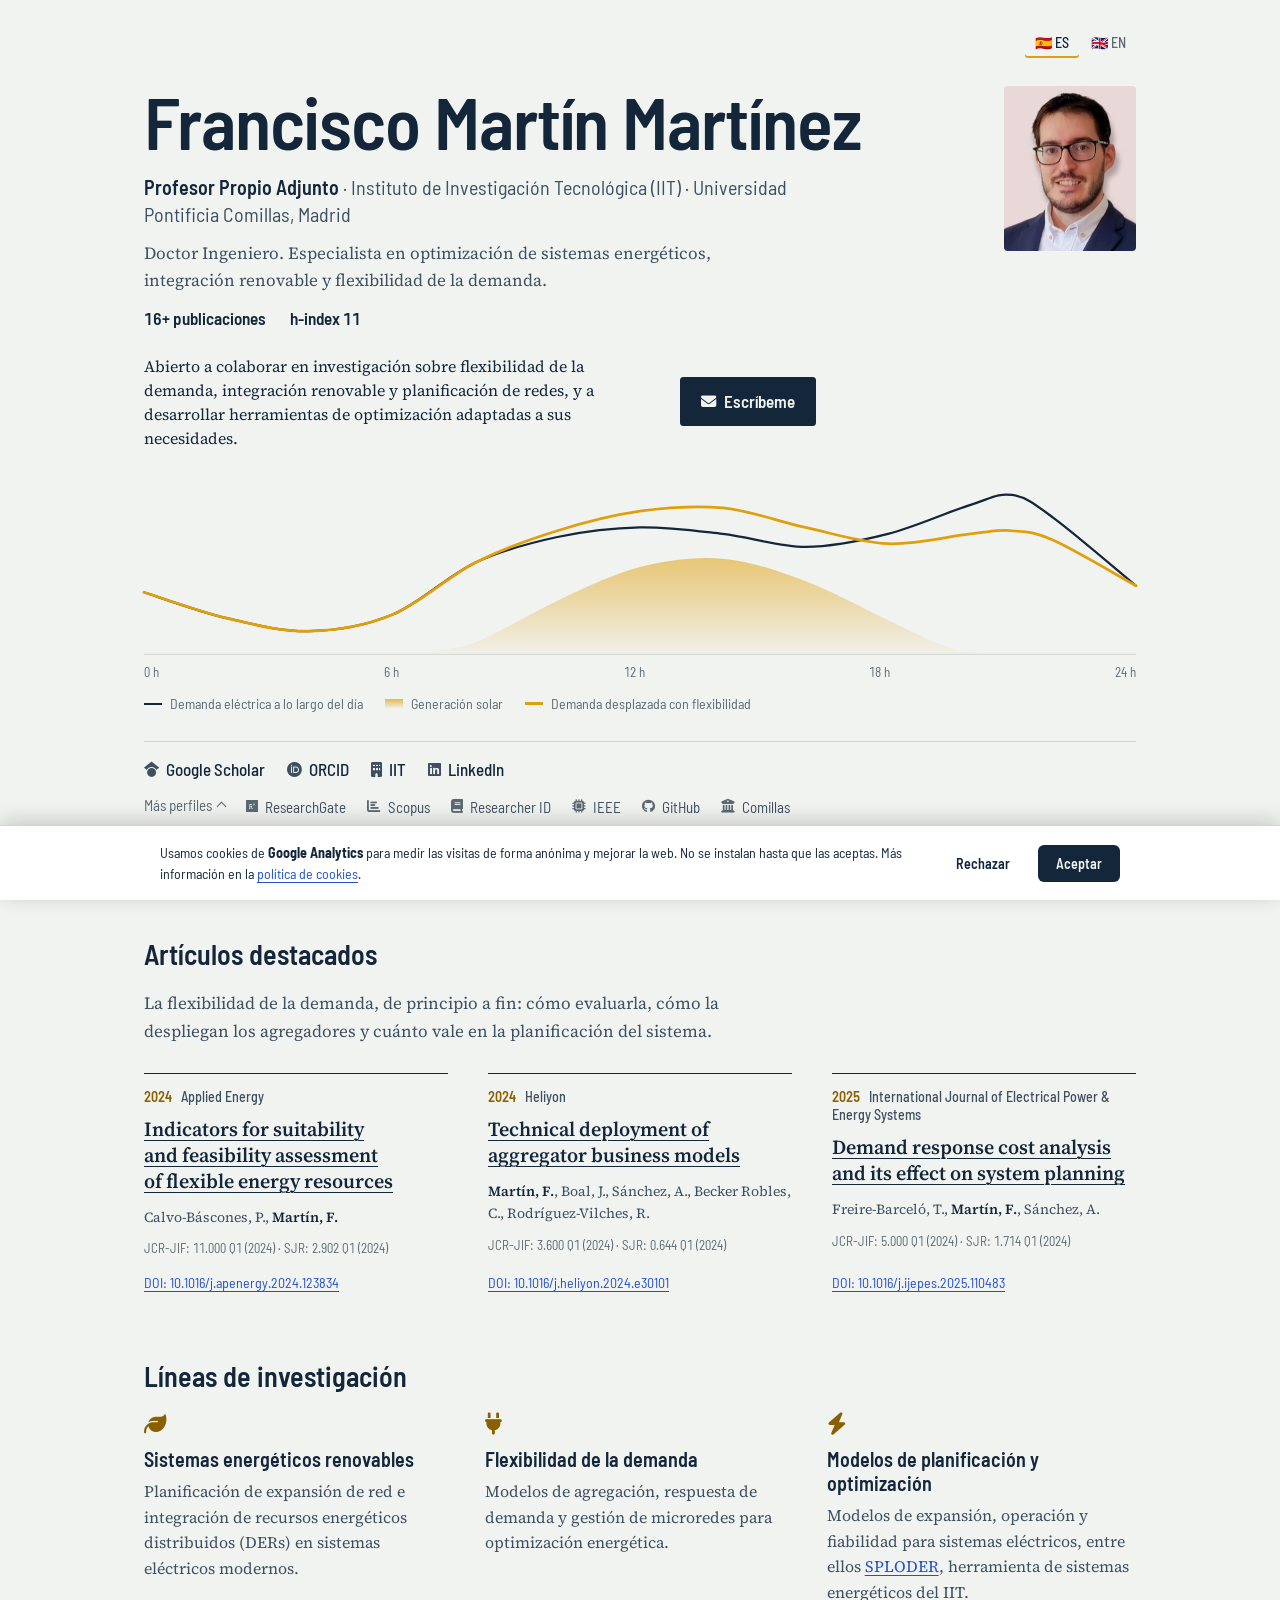
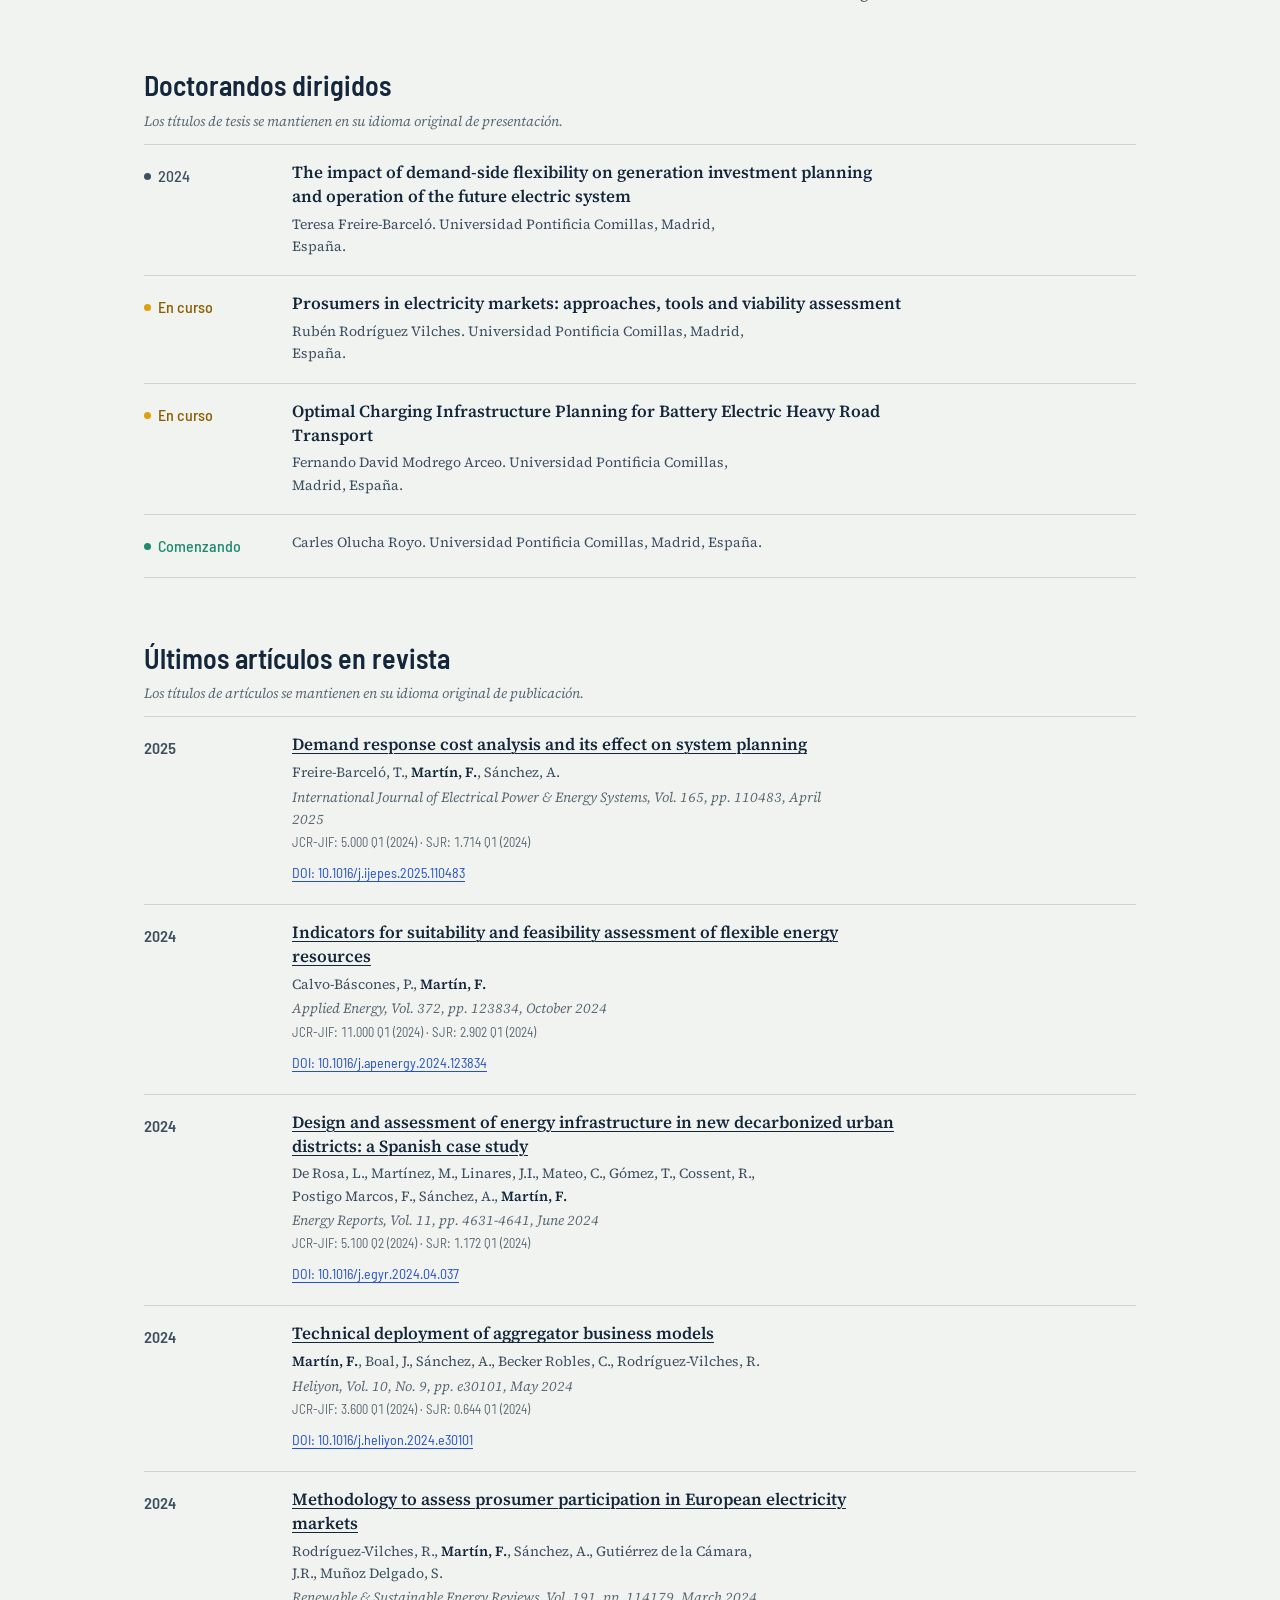
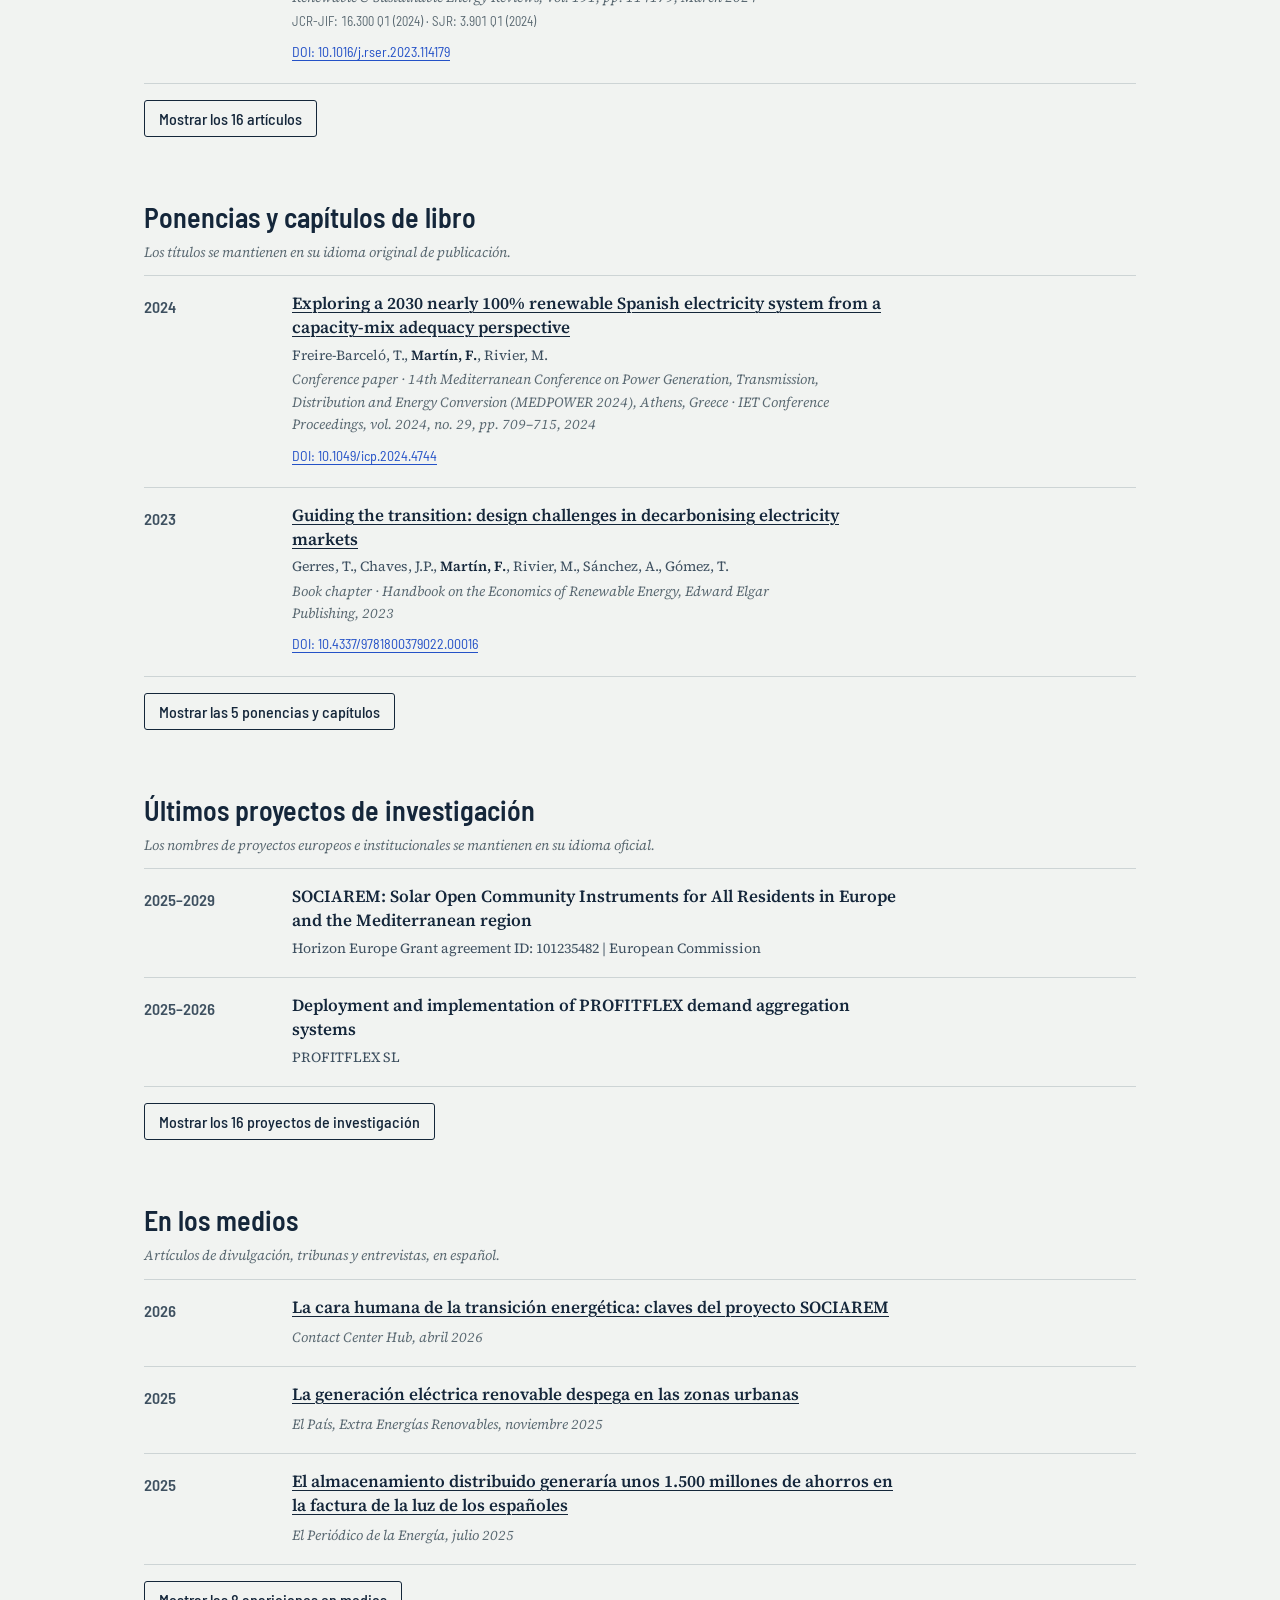
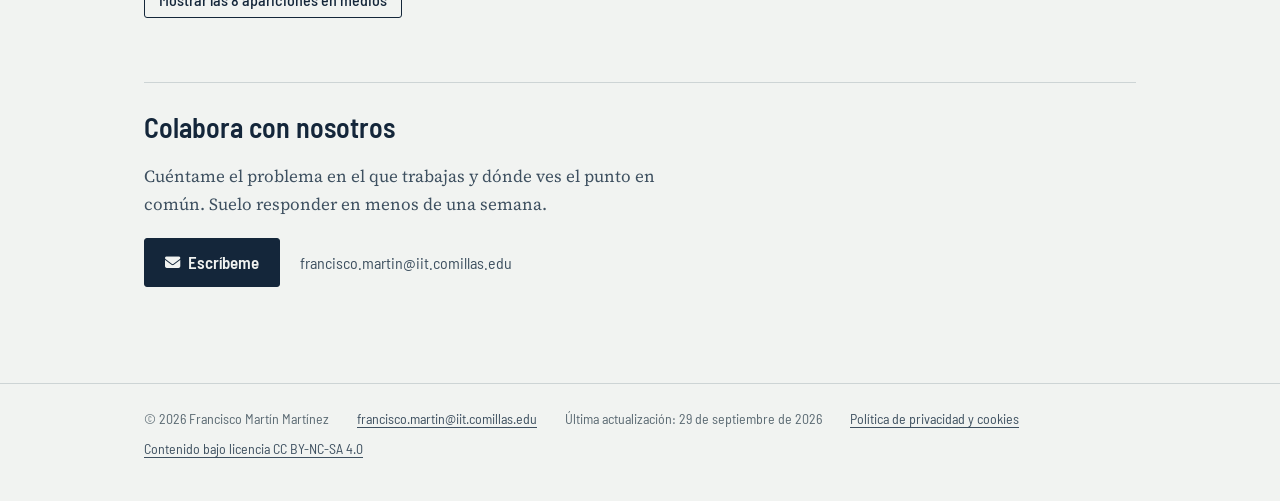
==== commit 8926155f: "Añadir ponencia MEDPOWER 2024, sección En los medios, AENOR y estancia en Savona Corrige el DOI del " ====
--- a/index.html
+++ b/index.html
@@ -169,9 +169,9 @@
           "author": { "@id": "https://fr4nc15co.github.io/#person" },
           "datePublished": "2019",
           "isPartOf": { "@type": "Periodical", "name": "Energy Policy" },
-          "identifier": { "@type": "PropertyValue", "propertyID": "DOI", "value": "10.1016/j.enpol.2020.111436" },
-          "sameAs": "https://doi.org/10.1016/j.enpol.2020.111436",
-          "url": "https://doi.org/10.1016/j.enpol.2020.111436"
+          "identifier": { "@type": "PropertyValue", "propertyID": "DOI", "value": "10.1016/j.enpol.2019.03.034" },
+          "sameAs": "https://doi.org/10.1016/j.enpol.2019.03.034",
+          "url": "https://doi.org/10.1016/j.enpol.2019.03.034"
         },
         {
           "@type": "ScholarlyArticle",
@@ -232,6 +232,18 @@
           "url": "https://doi.org/10.1016/j.rser.2016.05.025"
         },
         {
+          "@type": "ScholarlyArticle",
+          "name": "Exploring a 2030 nearly 100% renewable Spanish electricity system from a capacity-mix adequacy perspective",
+          "author": { "@id": "https://fr4nc15co.github.io/#person" },
+          "datePublished": "2024",
+          "isPartOf": { "@type": "PublicationVolume", "name": "IET Conference Proceedings, vol. 2024, no. 29 (MEDPOWER 2024)" },
+          "publisher": { "@type": "Organization", "name": "IET" },
+          "pagination": "709-715",
+          "identifier": { "@type": "PropertyValue", "propertyID": "DOI", "value": "10.1049/icp.2024.4744" },
+          "sameAs": "https://doi.org/10.1049/icp.2024.4744",
+          "url": "https://doi.org/10.1049/icp.2024.4744"
+        },
+        {
           "@type": "Chapter",
           "name": "Guiding the transition: design challenges in decarbonising electricity markets",
           "author": { "@id": "https://fr4nc15co.github.io/#person" },
@@ -1554,10 +1566,10 @@
                     </div>
                     <div class="article-item">
                         <div class="year">2019</div>
-                        <div class="title"><a href="https://doi.org/10.1016/j.enpol.2020.111436" target="_blank" rel="noopener">Rethinking the electricity market design: remuneration mechanisms to reach high RES shares</a></div>
+                        <div class="title"><a href="https://doi.org/10.1016/j.enpol.2019.03.034" target="_blank" rel="noopener">Rethinking the electricity market design: remuneration mechanisms to reach high RES shares</a></div>
                         <div class="authors">Gerres, T., Chaves, J.P., <b>Martín, F.</b>, Rivier, M., Cossent, R., Sánchez, A., Gómez, T.</div>
                         <div class="authors venue">Energy Policy, Vol. 129, pp. 1320-1330, June 2019</div>
-                        <div class="metrics">JCR-JIF: 9.200 Q1 (2024) · SJR: 2.692 Q1 (2024)</div><div class="doi-link"><a href="https://doi.org/10.1016/j.enpol.2020.111436" target="_blank" rel="noopener" tabindex="-1">DOI: 10.1016/j.enpol.2020.111436</a></div>
+                        <div class="metrics">JCR-JIF: 9.200 Q1 (2024) · SJR: 2.692 Q1 (2024)</div><div class="doi-link"><a href="https://doi.org/10.1016/j.enpol.2019.03.034" target="_blank" rel="noopener" tabindex="-1">DOI: 10.1016/j.enpol.2019.03.034</a> · <a href="https://doi.org/10.1016/j.enpol.2020.111436" target="_blank" rel="noopener">Corrigendum</a></div>
                     </div>
                     <div class="article-item">
                         <div class="year">2019</div>
@@ -1609,6 +1621,13 @@
                 <p class="section-note" data-i18n="conferenceNote">Los títulos se mantienen en su idioma original de publicación.</p>
                 <div class="article-list" id="conference-list">
                     <div class="article-item">
+                        <div class="year">2024</div>
+                        <div class="title"><a href="https://doi.org/10.1049/icp.2024.4744" target="_blank" rel="noopener">Exploring a 2030 nearly 100% renewable Spanish electricity system from a capacity-mix adequacy perspective</a></div>
+                        <div class="authors">Freire-Barceló, T., <b>Martín, F.</b>, Rivier, M.</div>
+                        <div class="authors venue">Conference paper · 14th Mediterranean Conference on Power Generation, Transmission, Distribution and Energy Conversion (MEDPOWER 2024), Athens, Greece · IET Conference Proceedings, vol. 2024, no. 29, pp. 709–715, 2024</div>
+                        <div class="doi-link"><a href="https://doi.org/10.1049/icp.2024.4744" target="_blank" rel="noopener" tabindex="-1">DOI: 10.1049/icp.2024.4744</a></div>
+                    </div>
+                    <div class="article-item">
                         <div class="year">2023</div>
                         <div class="title"><a href="https://doi.org/10.4337/9781800379022.00016" target="_blank" rel="noopener">Guiding the transition: design challenges in decarbonising electricity markets</a></div>
                         <div class="authors">Gerres, T., Chaves, J.P., <b>Martín, F.</b>, Rivier, M., Sánchez, A., Gómez, T.</div>
@@ -1728,6 +1747,54 @@
 
                 <div class="list-toggle-wrap">
                     <button id="projects-toggle-btn" class="btn" type="button" aria-expanded="false" aria-controls="research-projects-list">Mostrar todos los proyectos de investigación</button>
+                </div>
+
+                <h2 data-i18n="mediaHeading">En los medios</h2>
+                <p class="section-note" data-i18n="mediaNote">Artículos de divulgación, tribunas y entrevistas, en español.</p>
+                <div class="article-list" id="media-list">
+                    <div class="article-item">
+                        <div class="year">2026</div>
+                        <div class="title" lang="es"><a href="https://contactcenterhub.es/cara-humana-transicion-energetica-sociarem/" target="_blank" rel="noopener">La cara humana de la transición energética: claves del proyecto SOCIAREM</a></div>
+                        <div class="authors venue" lang="es">Contact Center Hub, abril 2026</div>
+                    </div>
+                    <div class="article-item">
+                        <div class="year">2025</div>
+                        <div class="title" lang="es"><a href="https://elpais.com/extra/energias-renovables/2025-11-02/la-generacion-electrica-renovable-despega-en-las-zonas-urbanas.html" target="_blank" rel="noopener">La generación eléctrica renovable despega en las zonas urbanas</a></div>
+                        <div class="authors venue" lang="es">El País, Extra Energías Renovables, noviembre 2025</div>
+                    </div>
+                    <div class="article-item">
+                        <div class="year">2025</div>
+                        <div class="title" lang="es"><a href="https://elperiodicodelaenergia.com/el-almacenamiento-distribuido-generaria-unos-1500-millones-de-ahorros-en-la-factura-de-la-luz-de-los-espanoles" target="_blank" rel="noopener">El almacenamiento distribuido generaría unos 1.500 millones de ahorros en la factura de la luz de los españoles</a></div>
+                        <div class="authors venue" lang="es">El Periódico de la Energía, julio 2025</div>
+                    </div>
+                    <div class="article-item">
+                        <div class="year">2024</div>
+                        <div class="title" lang="es"><a href="https://revista.comillas.edu/.edicion.112/#page=32" target="_blank" rel="noopener">ReDREAM demuestra que otro sistema energético es posible</a></div>
+                        <div class="authors venue" lang="es">Revista Comillas, nº 112, p. 35, julio 2024</div>
+                    </div>
+                    <div class="article-item">
+                        <div class="year">2023</div>
+                        <div class="title" lang="es"><a href="https://hemeroteca.gcloyola.com/#mensajero" target="_blank" rel="noopener">¿Y si te pagaran por apagar el aire acondicionado?</a></div>
+                        <div class="authors venue" lang="es">Revista Mensajero, nº 1550, enero 2023</div>
+                    </div>
+                    <div class="article-item">
+                        <div class="year">2022</div>
+                        <div class="title" lang="es"><a href="https://www.lavozdegalicia.es/noticia/opinion/2022/11/27/pagan-apagar-aire/0003_202211G27P19992.htm" target="_blank" rel="noopener">¿Y si pagaran por apagar el aire acondicionado?</a></div>
+                        <div class="authors venue" lang="es">La Voz de Galicia, Opinión, noviembre 2022</div>
+                    </div>
+                    <div class="article-item">
+                        <div class="year">2022</div>
+                        <div class="title" lang="es"><a href="https://theconversation.com/flexibilidad-energetica-o-como-ajustar-nuestro-consumo-a-la-generacion-renovable-193768" target="_blank" rel="noopener">Flexibilidad energética o cómo ajustar nuestro consumo a la generación renovable</a></div>
+                        <div class="authors venue" lang="es">The Conversation, noviembre 2022</div>
+                    </div>
+                    <div class="article-item">
+                        <div class="year">2022</div>
+                        <div class="title" lang="es"><a href="https://www.cope.es/programas/herrera-en-cope/audios/herrera-cope-24-10-2022-12h-20221024_2088029" target="_blank" rel="noopener">¿Podrían pagarnos por dejar de usar la calefacción?</a></div>
+                        <div class="authors venue" lang="es">Herrera en COPE (entrevista, min. 33:45), octubre 2022</div>
+                    </div>
+                </div>
+                <div class="list-toggle-wrap">
+                    <button id="media-toggle-btn" class="btn" type="button" aria-expanded="false" aria-controls="media-list">Mostrar todas las apariciones en medios</button>
                 </div>
 
                 <aside class="collab-close" aria-labelledby="collab-heading">
@@ -1888,6 +1955,12 @@
                         <div class="degree" data-i18n="cvPhd">Doctor en Ingeniería</div>
                         <div class="institution">Universidad Pontificia Comillas, Madrid</div>
                         <div class="authors" data-i18n="cvThesis">Tesis: Herramientas de modelado para planificación y operación de DERs y su impacto en microredes y recursos centralizados</div>
+                    </div>
+                    <div class="education-item">
+                        <div class="year">2016</div>
+                        <div class="degree" data-i18n="stayTitle">Estancia de investigación (junio–septiembre)</div>
+                        <div class="institution" data-i18n="stayPlace">Università degli Studi di Genova (DITEN), Savona, Italia</div>
+                        <div class="authors" data-i18n="stayDesc">Validación de los modelos de la tesis en la Smart Polygeneration Microgrid (SPM) del campus de Savona</div>
                     </div>
                     <div class="education-item">
                         <div class="year">2015</div>
@@ -1936,6 +2009,18 @@
                             <div class="year">2013–2017</div>
                             <div class="degree">Research Assistant – Investigador en formación</div>
                             <div class="institution" data-i18n="iitNameComillas">Instituto de Investigación Tecnológica (IIT), Comillas</div>
+                        </div>
+                    </div>
+                </div>
+
+                <div class="org-group">
+                    <div class="org-heading">AENOR – IEC</div>
+                    <div class="education-list">
+                        <div class="education-item current">
+                            <div class="year">2024–<span data-i18n="present">Actualidad</span></div>
+                            <div class="degree" data-i18n="aenorRole">Vocal del grupo de trabajo CTN-UNE 71/SC 42/GT 1</div>
+                            <div class="institution">AENOR, Madrid</div>
+                            <div class="authors" data-i18n="aenorDesc">Evaluación de la eficiencia energética de los sistemas de inteligencia artificial</div>
                         </div>
                     </div>
                 </div>
@@ -2210,7 +2295,8 @@
         const expandableLists = [
             { listId: 'journal-articles-list', buttonId: 'journal-toggle-btn', key: 'journal', visibleCount: 5 },
             { listId: 'conference-list', buttonId: 'conference-toggle-btn', key: 'conference', visibleCount: 2 },
-            { listId: 'research-projects-list', buttonId: 'projects-toggle-btn', key: 'projects', visibleCount: 2 }
+            { listId: 'research-projects-list', buttonId: 'projects-toggle-btn', key: 'projects', visibleCount: 2 },
+            { listId: 'media-list', buttonId: 'media-toggle-btn', key: 'media', visibleCount: 3 }
         ];
 
         const setupExpandableList = (config) => {
@@ -2383,7 +2469,16 @@
                 conferenceExpand: 'Show all {n} conference papers and chapters',
                 conferenceCollapse: 'Show fewer conference papers and chapters',
                 projectsExpand: 'Show all {n} research projects',
-                projectsCollapse: 'Show fewer research projects'
+                projectsCollapse: 'Show fewer research projects',
+                mediaHeading: 'In the media',
+                mediaNote: 'Outreach articles, opinion pieces and interviews, in Spanish.',
+                mediaExpand: 'Show all {n} media appearances',
+                mediaCollapse: 'Show fewer media appearances',
+                aenorRole: 'Member of working group CTN-UNE 71/SC 42/GT 1',
+                aenorDesc: 'Assessment of the energy efficiency of artificial intelligence systems',
+                stayTitle: 'Research stay (June–September)',
+                stayPlace: 'Università degli Studi di Genova (DITEN), Savona, Italy',
+                stayDesc: 'Validation of the thesis models at the Smart Polygeneration Microgrid (SPM) on the Savona campus'
             },
             es: {
                 pageLang: 'es',
@@ -2498,7 +2593,16 @@
                 conferenceExpand: 'Mostrar las {n} ponencias y capítulos',
                 conferenceCollapse: 'Mostrar menos ponencias y capítulos',
                 projectsExpand: 'Mostrar los {n} proyectos de investigación',
-                projectsCollapse: 'Mostrar menos proyectos de investigación'
+                projectsCollapse: 'Mostrar menos proyectos de investigación',
+                mediaHeading: 'En los medios',
+                mediaNote: 'Artículos de divulgación, tribunas y entrevistas, en español.',
+                mediaExpand: 'Mostrar las {n} apariciones en medios',
+                mediaCollapse: 'Mostrar menos apariciones en medios',
+                aenorRole: 'Vocal del grupo de trabajo CTN-UNE 71/SC 42/GT 1',
+                aenorDesc: 'Evaluación de la eficiencia energética de los sistemas de inteligencia artificial',
+                stayTitle: 'Estancia de investigación (junio–septiembre)',
+                stayPlace: 'Università degli Studi di Genova (DITEN), Savona, Italia',
+                stayDesc: 'Validación de los modelos de la tesis en la Smart Polygeneration Microgrid (SPM) del campus de Savona'
             }
         };
 
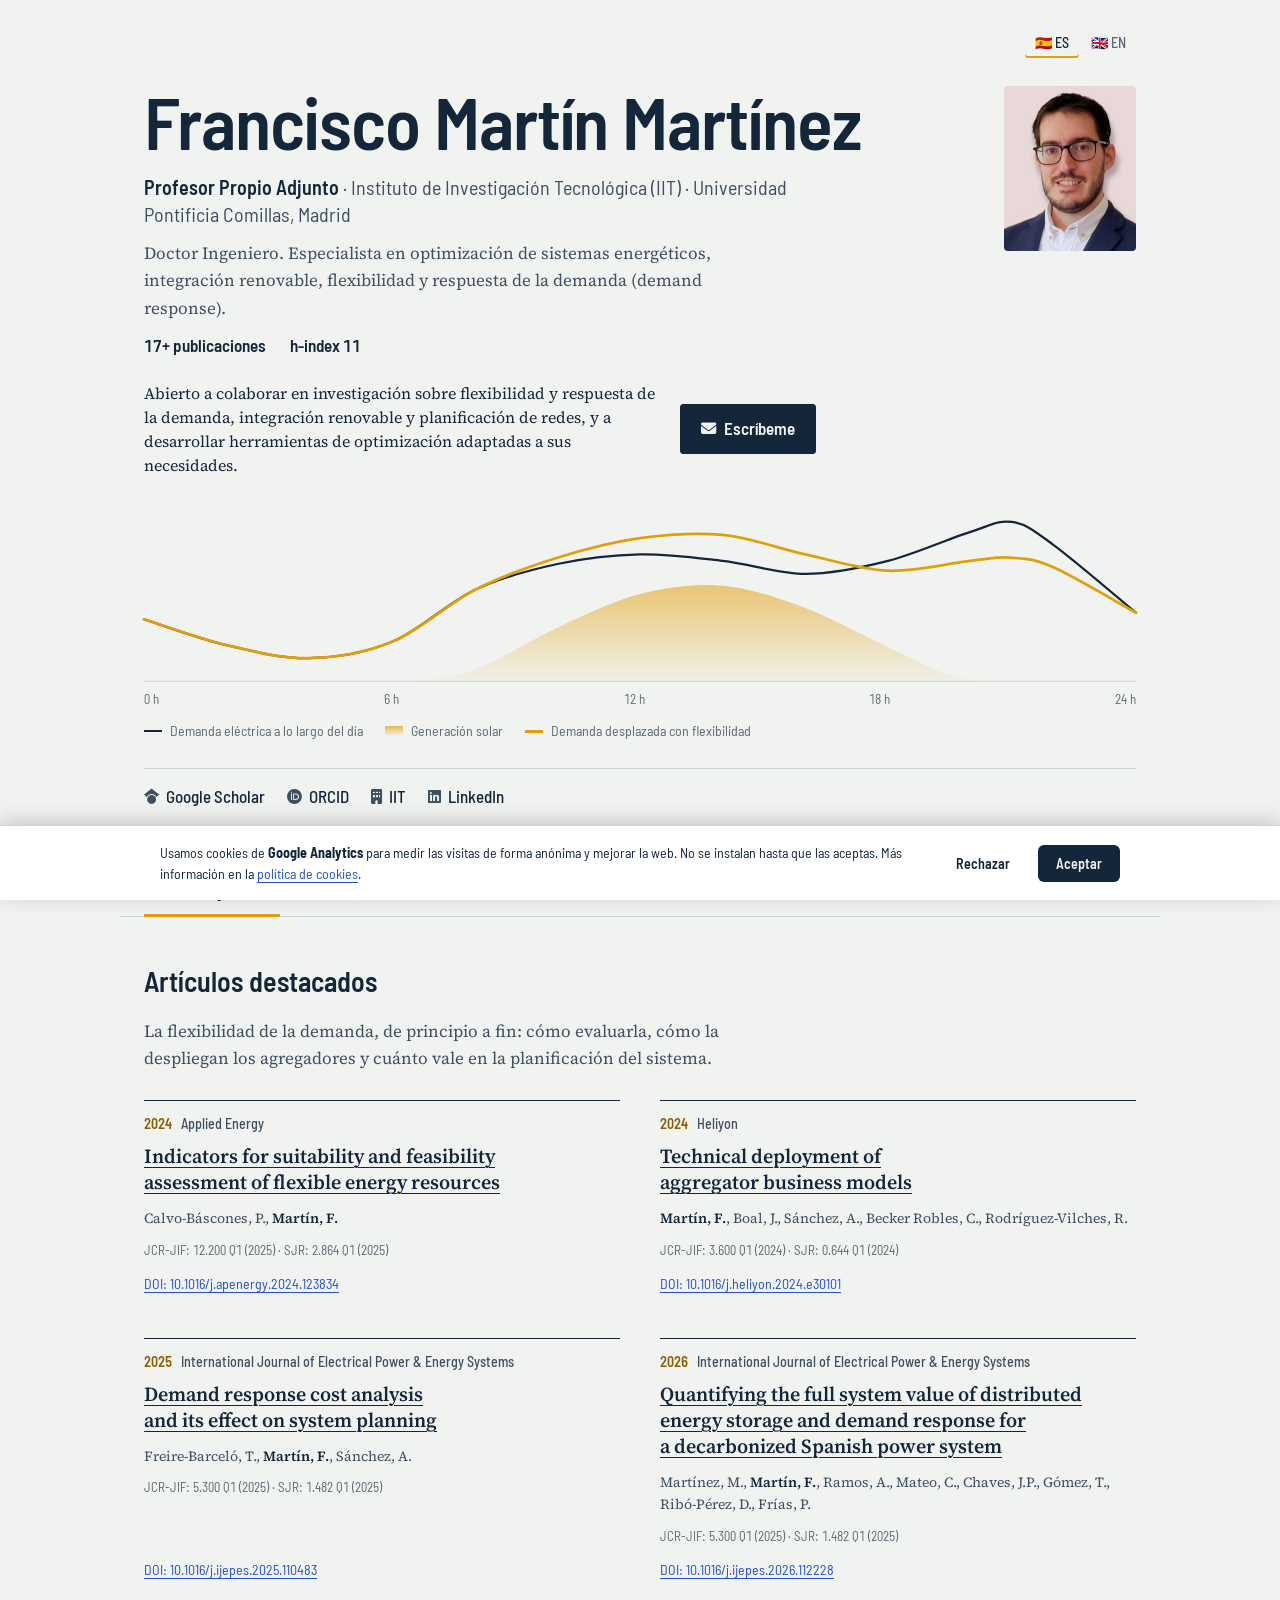
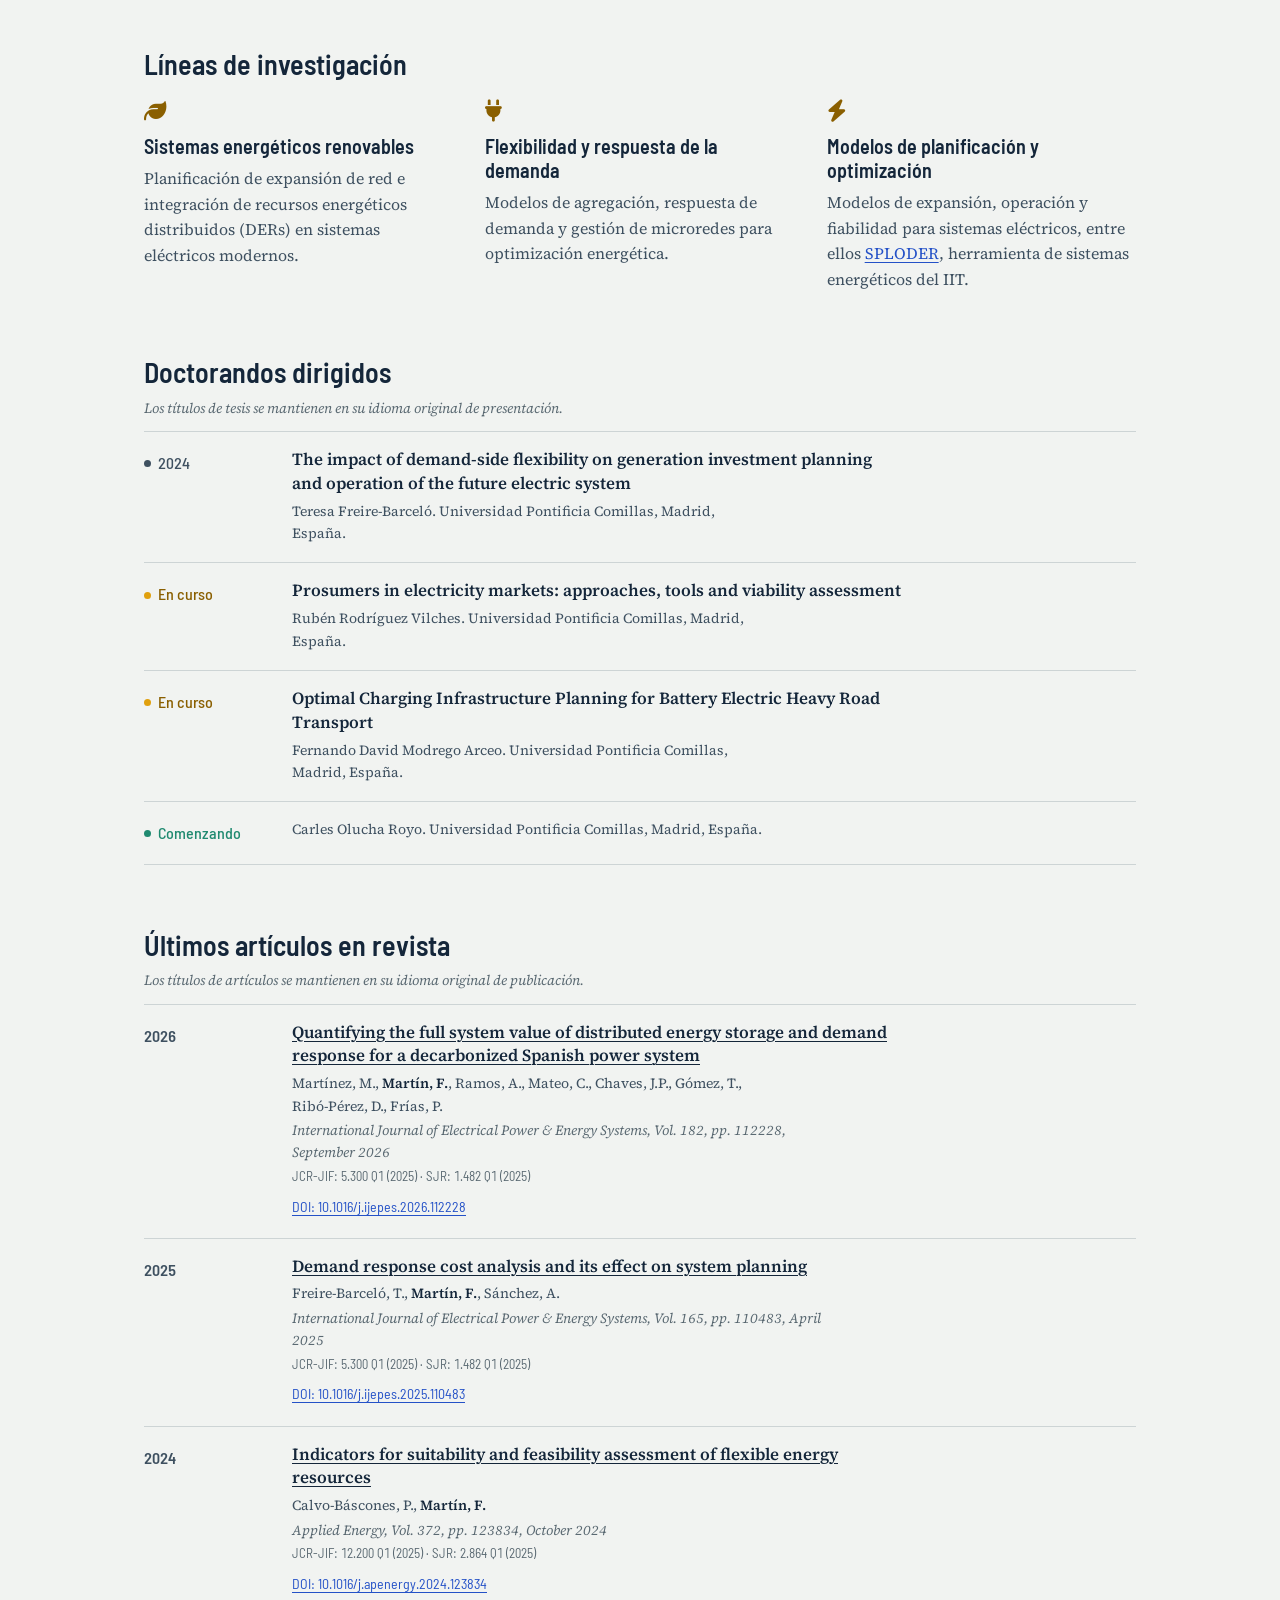
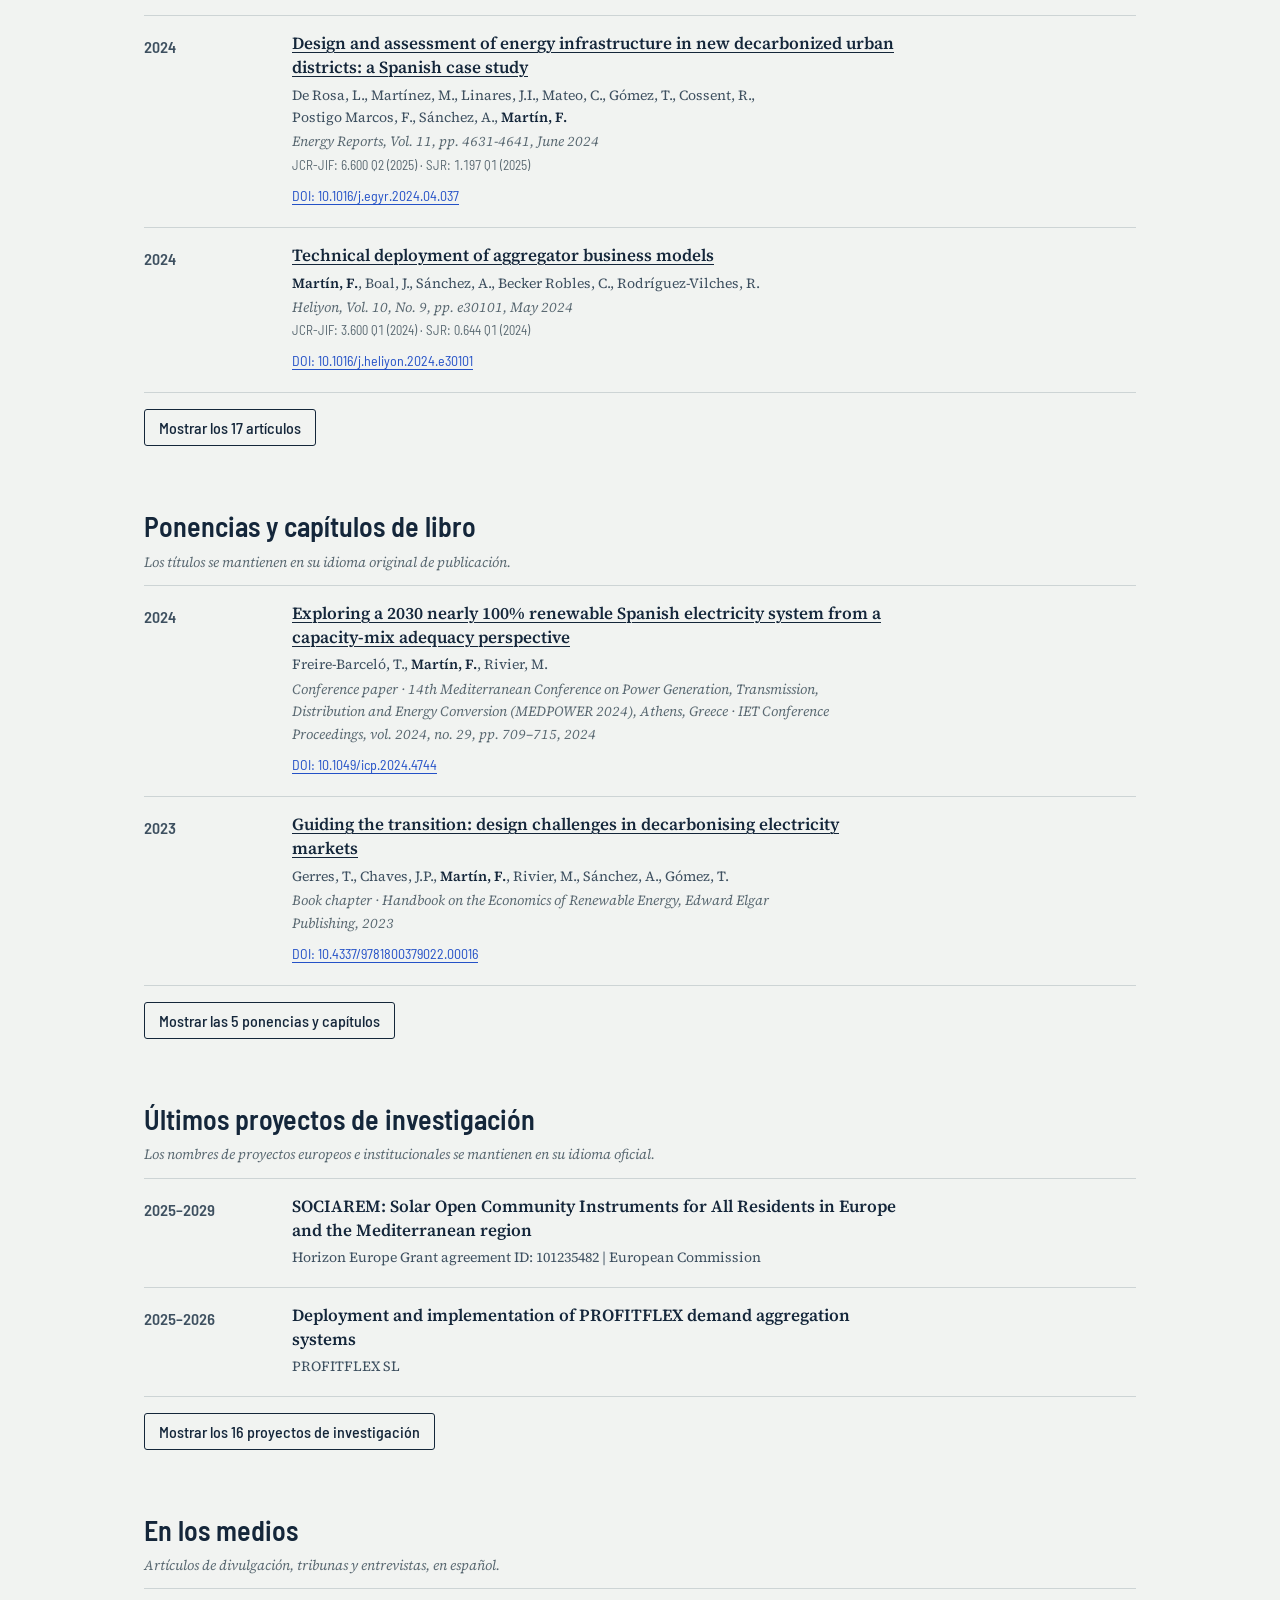
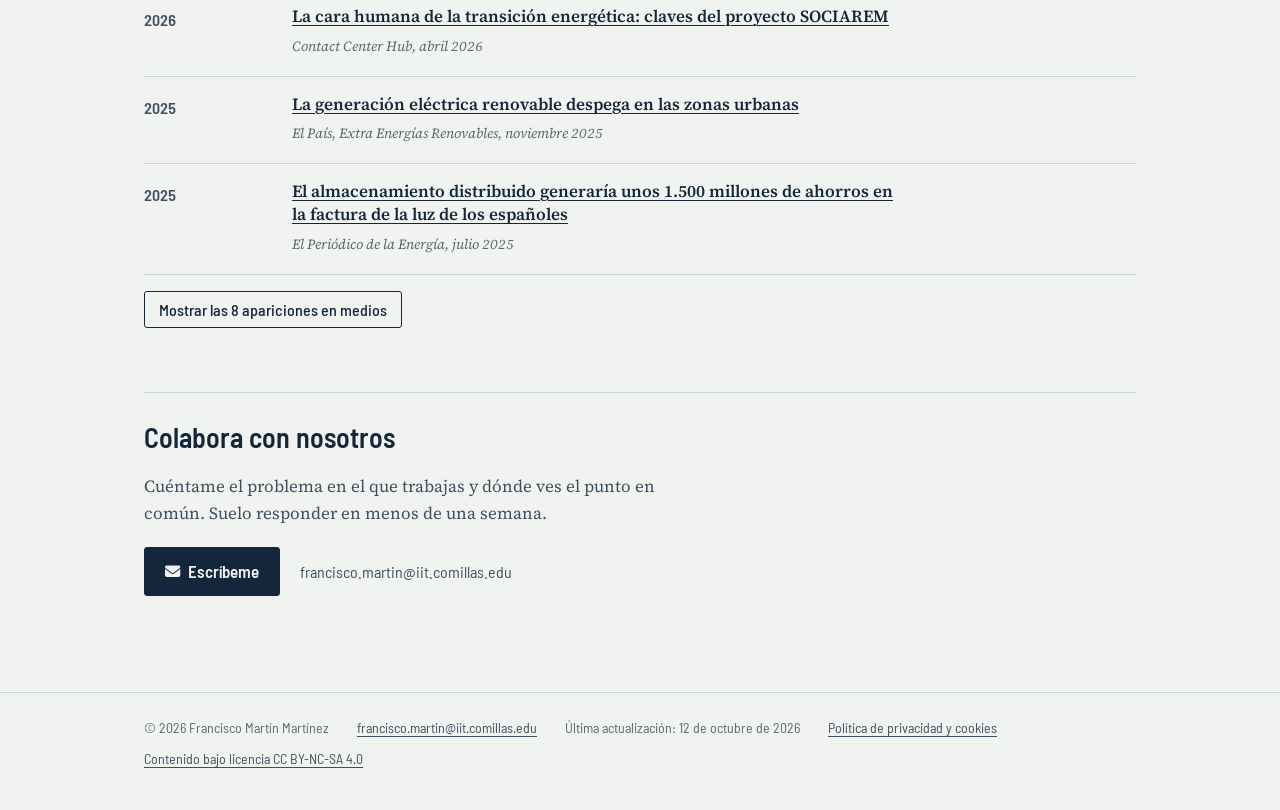
==== commit 2c7ff1d4: "Añadir artículo IJEPES 2026 (también en destacados), métricas JCR/SJR 2025 y textos de demand respon" ====
--- a/index.html
+++ b/index.html
@@ -4,7 +4,7 @@
     <meta charset="UTF-8">
     <meta name="viewport" content="width=device-width, initial-scale=1.0">
     <title>Francisco Martín Martínez · Investigador en energía · IIT Comillas</title>
-    <meta name="description" content="Profesor e investigador en el IIT de la Universidad Pontificia Comillas (ICAI): flexibilidad de la demanda, renovables y planificación de sistemas energéticos.">
+    <meta name="description" content="Profesor e investigador en el IIT Comillas (ICAI): respuesta y flexibilidad de la demanda (demand response), renovables y planificación energética.">
     <meta name="author" content="Francisco Martín Martínez">
     <link rel="canonical" href="https://fr4nc15co.github.io/">
     <link rel="alternate" hreflang="es" href="https://fr4nc15co.github.io/">
@@ -14,14 +14,14 @@
     <!-- Open Graph / Twitter -->
     <meta property="og:type" content="website">
     <meta property="og:title" content="Francisco Martín Martínez · Investigador en energía · IIT Comillas">
-    <meta property="og:description" content="Profesor e investigador en el IIT de la Universidad Pontificia Comillas (ICAI): flexibilidad de la demanda, renovables y planificación de sistemas energéticos.">
+    <meta property="og:description" content="Profesor e investigador en el IIT Comillas (ICAI): respuesta y flexibilidad de la demanda (demand response), renovables y planificación energética.">
     <meta property="og:url" content="https://fr4nc15co.github.io/">
     <meta property="og:image" content="https://fr4nc15co.github.io/images/profile.JPG">
     <meta property="og:locale" content="es_ES">
     <meta property="og:locale:alternate" content="en_GB">
     <meta name="twitter:card" content="summary">
     <meta name="twitter:title" content="Francisco Martín Martínez · Investigador en energía · IIT Comillas">
-    <meta name="twitter:description" content="Profesor e investigador en el IIT de la Universidad Pontificia Comillas (ICAI): flexibilidad de la demanda, renovables y planificación de sistemas energéticos.">
+    <meta name="twitter:description" content="Profesor e investigador en el IIT Comillas (ICAI): respuesta y flexibilidad de la demanda (demand response), renovables y planificación energética.">
     <meta name="twitter:image" content="https://fr4nc15co.github.io/images/profile.JPG">
     <!-- Datos estructurados (schema.org Person) -->
     <script type="application/ld+json">
@@ -73,6 +73,16 @@
     {
       "@context": "https://schema.org",
       "@graph": [
+        {
+          "@type": "ScholarlyArticle",
+          "name": "Quantifying the full system value of distributed energy storage and demand response for a decarbonized Spanish power system",
+          "author": { "@id": "https://fr4nc15co.github.io/#person" },
+          "datePublished": "2026",
+          "isPartOf": { "@type": "Periodical", "name": "International Journal of Electrical Power & Energy Systems" },
+          "identifier": { "@type": "PropertyValue", "propertyID": "DOI", "value": "10.1016/j.ijepes.2026.112228" },
+          "sameAs": "https://doi.org/10.1016/j.ijepes.2026.112228",
+          "url": "https://doi.org/10.1016/j.ijepes.2026.112228"
+        },
         {
           "@type": "ScholarlyArticle",
           "name": "Demand response cost analysis and its effect on system planning",
@@ -731,7 +741,7 @@
         .selected-papers {
             list-style: none;
             display: grid;
-            grid-template-columns: repeat(3, minmax(0, 1fr));
+            grid-template-columns: repeat(2, minmax(0, 1fr));
             gap: 40px;
         }
 
@@ -1288,13 +1298,13 @@
                 <div class="header-info">
                     <h1>Francisco Martín Martínez</h1>
                     <p class="title" data-i18n="headerTitle"><strong>Profesor Propio Adjunto</strong> · Instituto de Investigación Tecnológica (IIT) · Universidad Pontificia Comillas, Madrid</p>
-                    <p class="bio" data-i18n="headerBio">Doctor Ingeniero. Especialista en optimización de sistemas energéticos, integración renovable y flexibilidad de la demanda.</p>
+                    <p class="bio" data-i18n="headerBio">Doctor Ingeniero. Especialista en optimización de sistemas energéticos, integración renovable, flexibilidad y respuesta de la demanda (<span lang="en">demand response</span>).</p>
                     <div class="stats">
-                        <div class="stat" data-i18n="statPublications"><strong>16+ publicaciones</strong></div>
+                        <div class="stat" data-i18n="statPublications"><strong>17+ publicaciones</strong></div>
                         <div class="stat" data-i18n="statHindex"><strong>h-index 11</strong></div>
                     </div>
                     <div class="collab">
-                        <p data-i18n="collabText">Abierto a colaborar en investigación sobre flexibilidad de la demanda, integración renovable y planificación de redes, y a desarrollar herramientas de optimización adaptadas a sus necesidades.</p>
+                        <p data-i18n="collabText">Abierto a colaborar en investigación sobre flexibilidad y respuesta de la demanda, integración renovable y planificación de redes, y a desarrollar herramientas de optimización adaptadas a sus necesidades.</p>
                         <a class="btn btn-primary" href="mailto:francisco.martin@iit.comillas.edu"><i class="fas fa-envelope" aria-hidden="true"></i> <span data-i18n="collabCta">Escríbeme</span></a>
                     </div>
                 </div>
@@ -1439,7 +1449,7 @@
                         <div class="paper-meta"><span class="paper-year">2024</span> Applied Energy</div>
                         <h3 class="title"><a href="https://doi.org/10.1016/j.apenergy.2024.123834" target="_blank" rel="noopener">Indicators for suitability and feasibility assessment of flexible energy resources</a></h3>
                         <div class="authors">Calvo-Báscones, P., <b>Martín, F.</b></div>
-                        <div class="metrics">JCR-JIF: 11.000 Q1 (2024) · SJR: 2.902 Q1 (2024)</div>
+                        <div class="metrics">JCR-JIF: 12.200 Q1 (2025) · SJR: 2.864 Q1 (2025)</div>
                         <div class="doi-link"><a href="https://doi.org/10.1016/j.apenergy.2024.123834" target="_blank" rel="noopener" tabindex="-1">DOI: 10.1016/j.apenergy.2024.123834</a></div>
                     </li>
                     <li class="selected-paper">
@@ -1453,8 +1463,15 @@
                         <div class="paper-meta"><span class="paper-year">2025</span> International Journal of Electrical Power & Energy Systems</div>
                         <h3 class="title"><a href="https://doi.org/10.1016/j.ijepes.2025.110483" target="_blank" rel="noopener">Demand response cost analysis and its effect on system planning</a></h3>
                         <div class="authors">Freire-Barceló, T., <b>Martín, F.</b>, Sánchez, A.</div>
-                        <div class="metrics">JCR-JIF: 5.000 Q1 (2024) · SJR: 1.714 Q1 (2024)</div>
+                        <div class="metrics">JCR-JIF: 5.300 Q1 (2025) · SJR: 1.482 Q1 (2025)</div>
                         <div class="doi-link"><a href="https://doi.org/10.1016/j.ijepes.2025.110483" target="_blank" rel="noopener" tabindex="-1">DOI: 10.1016/j.ijepes.2025.110483</a></div>
+                    </li>
+                    <li class="selected-paper">
+                        <div class="paper-meta"><span class="paper-year">2026</span> International Journal of Electrical Power & Energy Systems</div>
+                        <h3 class="title"><a href="https://doi.org/10.1016/j.ijepes.2026.112228" target="_blank" rel="noopener">Quantifying the full system value of distributed energy storage and demand response for a decarbonized Spanish power system</a></h3>
+                        <div class="authors">Martínez, M., <b>Martín, F.</b>, Ramos, A., Mateo, C., Chaves, J.P., Gómez, T., Ribó-Pérez, D., Frías, P.</div>
+                        <div class="metrics">JCR-JIF: 5.300 Q1 (2025) · SJR: 1.482 Q1 (2025)</div>
+                        <div class="doi-link"><a href="https://doi.org/10.1016/j.ijepes.2026.112228" target="_blank" rel="noopener" tabindex="-1">DOI: 10.1016/j.ijepes.2026.112228</a></div>
                     </li>
                 </ol>
 
@@ -1465,7 +1482,7 @@
                         <p data-i18n="cardRenewDesc">Planificación de expansión de red e integración de recursos energéticos distribuidos (DERs) en sistemas eléctricos modernos.</p>
                     </div>
                     <div class="research-card no-effect">
-                        <h3 data-i18n="cardFlexTitle"><i class="fas fa-plug" aria-hidden="true"></i> Flexibilidad de la demanda</h3>
+                        <h3 data-i18n="cardFlexTitle"><i class="fas fa-plug" aria-hidden="true"></i> Flexibilidad y respuesta de la demanda</h3>
                         <p data-i18n="cardFlexDesc">Modelos de agregación, respuesta de demanda y gestión de microredes para optimización energética.</p>
                     </div>
                     <div class="research-card no-effect">
@@ -1501,26 +1518,33 @@
                 <h2 data-i18n="journalHeading">Últimos artículos en revista</h2>
                 <p class="section-note" data-i18n="journalNote">Los títulos de artículos se mantienen en su idioma original de publicación.</p>
                 <div class="article-list" id="journal-articles-list">
+                    <div class="article-item">
+                        <div class="year">2026</div>
+                        <div class="title"><a href="https://doi.org/10.1016/j.ijepes.2026.112228" target="_blank" rel="noopener">Quantifying the full system value of distributed energy storage and demand response for a decarbonized Spanish power system</a></div>
+                        <div class="authors">Martínez, M., <b>Martín, F.</b>, Ramos, A., Mateo, C., Chaves, J.P., Gómez, T., Ribó-Pérez, D., Frías, P.</div>
+                        <div class="authors venue">International Journal of Electrical Power & Energy Systems, Vol. 182, pp. 112228, September 2026</div>
+                        <div class="metrics">JCR-JIF: 5.300 Q1 (2025) · SJR: 1.482 Q1 (2025)</div><div class="doi-link"><a href="https://doi.org/10.1016/j.ijepes.2026.112228" target="_blank" rel="noopener" tabindex="-1">DOI: 10.1016/j.ijepes.2026.112228</a></div>
+                    </div>
                     <div class="article-item">
                         <div class="year">2025</div>
                         <div class="title"><a href="https://doi.org/10.1016/j.ijepes.2025.110483" target="_blank" rel="noopener">Demand response cost analysis and its effect on system planning</a></div>
                         <div class="authors">Freire-Barceló, T., <b>Martín, F.</b>, Sánchez, A.</div>
                         <div class="authors venue">International Journal of Electrical Power & Energy Systems, Vol. 165, pp. 110483, April 2025</div>
-                        <div class="metrics">JCR-JIF: 5.000 Q1 (2024) · SJR: 1.714 Q1 (2024)</div><div class="doi-link"><a href="https://doi.org/10.1016/j.ijepes.2025.110483" target="_blank" rel="noopener" tabindex="-1">DOI: 10.1016/j.ijepes.2025.110483</a></div>
+                        <div class="metrics">JCR-JIF: 5.300 Q1 (2025) · SJR: 1.482 Q1 (2025)</div><div class="doi-link"><a href="https://doi.org/10.1016/j.ijepes.2025.110483" target="_blank" rel="noopener" tabindex="-1">DOI: 10.1016/j.ijepes.2025.110483</a></div>
                     </div>
                     <div class="article-item">
                         <div class="year">2024</div>
                         <div class="title"><a href="https://doi.org/10.1016/j.apenergy.2024.123834" target="_blank" rel="noopener">Indicators for suitability and feasibility assessment of flexible energy resources</a></div>
                         <div class="authors">Calvo-Báscones, P., <b>Martín, F.</b></div>
                         <div class="authors venue">Applied Energy, Vol. 372, pp. 123834, October 2024</div>
-                        <div class="metrics">JCR-JIF: 11.000 Q1 (2024) · SJR: 2.902 Q1 (2024)</div><div class="doi-link"><a href="https://doi.org/10.1016/j.apenergy.2024.123834" target="_blank" rel="noopener" tabindex="-1">DOI: 10.1016/j.apenergy.2024.123834</a></div>
+                        <div class="metrics">JCR-JIF: 12.200 Q1 (2025) · SJR: 2.864 Q1 (2025)</div><div class="doi-link"><a href="https://doi.org/10.1016/j.apenergy.2024.123834" target="_blank" rel="noopener" tabindex="-1">DOI: 10.1016/j.apenergy.2024.123834</a></div>
                     </div>
                     <div class="article-item">
                         <div class="year">2024</div>
                         <div class="title"><a href="https://doi.org/10.1016/j.egyr.2024.04.037" target="_blank" rel="noopener">Design and assessment of energy infrastructure in new decarbonized urban districts: a Spanish case study</a></div>
                         <div class="authors">De Rosa, L., Martínez, M., Linares, J.I., Mateo, C., Gómez, T., Cossent, R., Postigo Marcos, F., Sánchez, A., <b>Martín, F.</b></div>
                         <div class="authors venue">Energy Reports, Vol. 11, pp. 4631-4641, June 2024</div>
-                        <div class="metrics">JCR-JIF: 5.100 Q2 (2024) · SJR: 1.172 Q1 (2024)</div><div class="doi-link"><a href="https://doi.org/10.1016/j.egyr.2024.04.037" target="_blank" rel="noopener" tabindex="-1">DOI: 10.1016/j.egyr.2024.04.037</a></div>
+                        <div class="metrics">JCR-JIF: 6.600 Q2 (2025) · SJR: 1.197 Q1 (2025)</div><div class="doi-link"><a href="https://doi.org/10.1016/j.egyr.2024.04.037" target="_blank" rel="noopener" tabindex="-1">DOI: 10.1016/j.egyr.2024.04.037</a></div>
                     </div>
                     <div class="article-item">
                         <div class="year">2024</div>
@@ -1534,42 +1558,42 @@
                         <div class="title"><a href="https://doi.org/10.1016/j.rser.2023.114179" target="_blank" rel="noopener">Methodology to assess prosumer participation in European electricity markets</a></div>
                         <div class="authors">Rodríguez-Vilches, R., <b>Martín, F.</b>, Sánchez, A., Gutiérrez de la Cámara, J.R., Muñoz Delgado, S.</div>
                         <div class="authors venue">Renewable & Sustainable Energy Reviews, Vol. 191, pp. 114179, March 2024</div>
-                        <div class="metrics">JCR-JIF: 16.300 Q1 (2024) · SJR: 3.901 Q1 (2024)</div><div class="doi-link"><a href="https://doi.org/10.1016/j.rser.2023.114179" target="_blank" rel="noopener" tabindex="-1">DOI: 10.1016/j.rser.2023.114179</a></div>
+                        <div class="metrics">JCR-JIF: 18.000 Q1 (2025) · SJR: 3.995 Q1 (2025)</div><div class="doi-link"><a href="https://doi.org/10.1016/j.rser.2023.114179" target="_blank" rel="noopener" tabindex="-1">DOI: 10.1016/j.rser.2023.114179</a></div>
                     </div>
                     <div class="article-item">
                         <div class="year">2024</div>
                         <div class="title"><a href="https://doi.org/10.1016/j.ijepes.2023.109747" target="_blank" rel="noopener">System planning with demand assets in balancing markets</a></div>
                         <div class="authors">Freire-Barceló, T., <b>Martín, F.</b>, Sánchez, A.</div>
                         <div class="authors venue">International Journal of Electrical Power & Energy Systems, Vol. 156, pp. 109747, February 2024</div>
-                        <div class="metrics">JCR-JIF: 5.000 Q1 (2024) · SJR: 1.714 Q1 (2024)</div><div class="doi-link"><a href="https://doi.org/10.1016/j.ijepes.2023.109747" target="_blank" rel="noopener" tabindex="-1">DOI: 10.1016/j.ijepes.2023.109747</a></div>
+                        <div class="metrics">JCR-JIF: 5.300 Q1 (2025) · SJR: 1.482 Q1 (2025)</div><div class="doi-link"><a href="https://doi.org/10.1016/j.ijepes.2023.109747" target="_blank" rel="noopener" tabindex="-1">DOI: 10.1016/j.ijepes.2023.109747</a></div>
                     </div>
                     <div class="article-item">
                         <div class="year">2022</div>
                         <div class="title"><a href="https://doi.org/10.1016/j.egyr.2022.03.032" target="_blank" rel="noopener">Exploring the roles of storage technologies in the Spanish electricity system with high share of renewable energy</a></div>
                         <div class="authors">Huclin, S., Chaves, J.P., Ramos, A., Rivier, M., Freire-Barceló, T., <b>Martín, F.</b>, Gómez, T., Sánchez, A.</div>
                         <div class="authors venue">Energy Reports, Vol. 8, pp. 4041-4057, November 2022</div>
-                        <div class="metrics">JCR-JIF: 5.100 Q2 (2024) · SJR: 1.172 Q1 (2024)</div><div class="doi-link"><a href="https://doi.org/10.1016/j.egyr.2022.03.032" target="_blank" rel="noopener" tabindex="-1">DOI: 10.1016/j.egyr.2022.03.032</a></div>
+                        <div class="metrics">JCR-JIF: 6.600 Q2 (2025) · SJR: 1.197 Q1 (2025)</div><div class="doi-link"><a href="https://doi.org/10.1016/j.egyr.2022.03.032" target="_blank" rel="noopener" tabindex="-1">DOI: 10.1016/j.egyr.2022.03.032</a></div>
                     </div>
                     <div class="article-item">
                         <div class="year">2022</div>
                         <div class="title"><a href="https://doi.org/10.1016/j.egyr.2022.08.014" target="_blank" rel="noopener">Storage and demand response contribution to firm capacity: analysis of the Spanish electricity system</a></div>
                         <div class="authors">Freire-Barceló, T., <b>Martín, F.</b>, Sánchez, A., Rivier, M., Gómez, T., Huclin, S., Chaves, J.P., Ramos, A.</div>
                         <div class="authors venue">Energy Reports, Vol. 8, pp. 10546-10560, November 2022</div>
-                        <div class="metrics">JCR-JIF: 5.100 Q2 (2024) · SJR: 1.172 Q1 (2024)</div><div class="doi-link"><a href="https://doi.org/10.1016/j.egyr.2022.08.014" target="_blank" rel="noopener" tabindex="-1">DOI: 10.1016/j.egyr.2022.08.014</a></div>
+                        <div class="metrics">JCR-JIF: 6.600 Q2 (2025) · SJR: 1.197 Q1 (2025)</div><div class="doi-link"><a href="https://doi.org/10.1016/j.egyr.2022.08.014" target="_blank" rel="noopener" tabindex="-1">DOI: 10.1016/j.egyr.2022.08.014</a></div>
                     </div>
                     <div class="article-item">
                         <div class="year">2022</div>
                         <div class="title"><a href="https://doi.org/10.1016/j.epsr.2022.107953" target="_blank" rel="noopener">A literature review of explicit demand flexibility providing energy services</a></div>
                         <div class="authors">Freire-Barceló, T., <b>Martín, F.</b>, Sánchez, A.</div>
                         <div class="authors venue">Electric Power Systems Research, Vol. 209, pp. 107953, August 2022</div>
-                        <div class="metrics">JCR-JIF: 4.200 Q2 (2024) · SJR: 1.137 Q1 (2024)</div><div class="doi-link"><a href="https://doi.org/10.1016/j.epsr.2022.107953" target="_blank" rel="noopener" tabindex="-1">DOI: 10.1016/j.epsr.2022.107953</a></div>
+                        <div class="metrics">JCR-JIF: 4.300 Q2 (2025) · SJR: 1.192 Q1 (2025)</div><div class="doi-link"><a href="https://doi.org/10.1016/j.epsr.2022.107953" target="_blank" rel="noopener" tabindex="-1">DOI: 10.1016/j.epsr.2022.107953</a></div>
                     </div>
                     <div class="article-item">
                         <div class="year">2019</div>
                         <div class="title"><a href="https://doi.org/10.1016/j.enpol.2019.03.034" target="_blank" rel="noopener">Rethinking the electricity market design: remuneration mechanisms to reach high RES shares</a></div>
                         <div class="authors">Gerres, T., Chaves, J.P., <b>Martín, F.</b>, Rivier, M., Cossent, R., Sánchez, A., Gómez, T.</div>
                         <div class="authors venue">Energy Policy, Vol. 129, pp. 1320-1330, June 2019</div>
-                        <div class="metrics">JCR-JIF: 9.200 Q1 (2024) · SJR: 2.692 Q1 (2024)</div><div class="doi-link"><a href="https://doi.org/10.1016/j.enpol.2019.03.034" target="_blank" rel="noopener" tabindex="-1">DOI: 10.1016/j.enpol.2019.03.034</a> · <a href="https://doi.org/10.1016/j.enpol.2020.111436" target="_blank" rel="noopener">Corrigendum</a></div>
+                        <div class="metrics">JCR-JIF: 9.300 Q1 (2025) · SJR: 2.516 Q1 (2025)</div><div class="doi-link"><a href="https://doi.org/10.1016/j.enpol.2019.03.034" target="_blank" rel="noopener" tabindex="-1">DOI: 10.1016/j.enpol.2019.03.034</a> · <a href="https://doi.org/10.1016/j.enpol.2020.111436" target="_blank" rel="noopener">Corrigendum</a></div>
                     </div>
                     <div class="article-item">
                         <div class="year">2019</div>
@@ -1582,35 +1606,35 @@
                         <div class="title"><a href="https://doi.org/10.1016/j.energy.2017.12.006" target="_blank" rel="noopener">Impact of EV penetration in the interconnected urban environment of a smart city</a></div>
                         <div class="authors">Calvillo, C., Sánchez, A., Villar, J., <b>Martín, F.</b></div>
                         <div class="authors venue">Energy, Vol. 141, pp. 2218-2233, December 2017</div>
-                        <div class="metrics">JCR-JIF: 9.400 Q1 (2024) · SJR: 2.211 Q1 (2024)</div><div class="doi-link"><a href="https://doi.org/10.1016/j.energy.2017.12.006" target="_blank" rel="noopener" tabindex="-1">DOI: 10.1016/j.energy.2017.12.006</a></div>
+                        <div class="metrics">JCR-JIF: 10.100 Q1 (2025) · SJR: 2.060 Q1 (2025)</div><div class="doi-link"><a href="https://doi.org/10.1016/j.energy.2017.12.006" target="_blank" rel="noopener" tabindex="-1">DOI: 10.1016/j.energy.2017.12.006</a></div>
                     </div>
                     <div class="article-item">
                         <div class="year">2017</div>
                         <div class="title"><a href="https://doi.org/10.1016/j.energy.2017.06.055" target="_blank" rel="noopener">Centralized vs distributed generation. A model to assess the relevance of some thermal and electric factors</a></div>
                         <div class="authors"><b>Martín, F.</b>, Sánchez, A., Rivier, M., Calvillo, C.</div>
                         <div class="authors venue">Energy, Vol. 134, pp. 850-863, September 2017</div>
-                        <div class="metrics">JCR-JIF: 9.400 Q1 (2024) · SJR: 2.211 Q1 (2024)</div><div class="doi-link"><a href="https://doi.org/10.1016/j.energy.2017.06.055" target="_blank" rel="noopener" tabindex="-1">DOI: 10.1016/j.energy.2017.06.055</a></div>
+                        <div class="metrics">JCR-JIF: 10.100 Q1 (2025) · SJR: 2.060 Q1 (2025)</div><div class="doi-link"><a href="https://doi.org/10.1016/j.energy.2017.06.055" target="_blank" rel="noopener" tabindex="-1">DOI: 10.1016/j.energy.2017.06.055</a></div>
                     </div>
                     <div class="article-item">
                         <div class="year">2016</div>
                         <div class="title"><a href="https://doi.org/10.1016/j.apenergy.2016.08.117" target="_blank" rel="noopener">Optimal planning and operation of aggregated Distributed Energy Resources with market participation</a></div>
                         <div class="authors">Calvillo, C., Sánchez, A., Villar, J., <b>Martín, F.</b></div>
                         <div class="authors venue">Applied Energy, Vol. 182, pp. 340-357, November 2016</div>
-                        <div class="metrics">JCR-JIF: 11.000 Q1 (2024) · SJR: 2.902 Q1 (2024)</div><div class="doi-link"><a href="https://doi.org/10.1016/j.apenergy.2016.08.117" target="_blank" rel="noopener" tabindex="-1">DOI: 10.1016/j.apenergy.2016.08.117</a></div>
+                        <div class="metrics">JCR-JIF: 12.200 Q1 (2025) · SJR: 2.864 Q1 (2025)</div><div class="doi-link"><a href="https://doi.org/10.1016/j.apenergy.2016.08.117" target="_blank" rel="noopener" tabindex="-1">DOI: 10.1016/j.apenergy.2016.08.117</a></div>
                     </div>
                     <div class="article-item">
                         <div class="year">2016</div>
                         <div class="title"><a href="https://doi.org/10.1016/j.epsr.2016.05.028" target="_blank" rel="noopener">Prosumers' optimal DER investments and DR usage for thermal and electrical loads in isolated microgrids</a></div>
                         <div class="authors"><b>Martín, F.</b>, Sánchez, A., Rivier, M.</div>
                         <div class="authors venue">Electric Power Systems Research, Vol. 140, pp. 473-484, November 2016</div>
-                        <div class="metrics">JCR-JIF: 4.200 Q2 (2024) · SJR: 1.137 Q1 (2024)</div><div class="doi-link"><a href="https://doi.org/10.1016/j.epsr.2016.05.028" target="_blank" rel="noopener" tabindex="-1">DOI: 10.1016/j.epsr.2016.05.028</a></div>
+                        <div class="metrics">JCR-JIF: 4.300 Q2 (2025) · SJR: 1.192 Q1 (2025)</div><div class="doi-link"><a href="https://doi.org/10.1016/j.epsr.2016.05.028" target="_blank" rel="noopener" tabindex="-1">DOI: 10.1016/j.epsr.2016.05.028</a></div>
                     </div>
                     <div class="article-item">
                         <div class="year">2016</div>
                         <div class="title"><a href="https://doi.org/10.1016/j.rser.2016.05.025" target="_blank" rel="noopener">A literature review of microgrids: a functional layer based classification</a></div>
                         <div class="authors"><b>Martín, F.</b>, Sánchez, A., Rivier, M.</div>
                         <div class="authors venue">Renewable & Sustainable Energy Reviews, Vol. 62, pp. 1133-1153, September 2016</div>
-                        <div class="metrics">JCR-JIF: 16.300 Q1 (2024) · SJR: 3.901 Q1 (2024)</div><div class="doi-link"><a href="https://doi.org/10.1016/j.rser.2016.05.025" target="_blank" rel="noopener" tabindex="-1">DOI: 10.1016/j.rser.2016.05.025</a></div>
+                        <div class="metrics">JCR-JIF: 18.000 Q1 (2025) · SJR: 3.995 Q1 (2025)</div><div class="doi-link"><a href="https://doi.org/10.1016/j.rser.2016.05.025" target="_blank" rel="noopener" tabindex="-1">DOI: 10.1016/j.rser.2016.05.025</a></div>
                     </div>
                 </div>
                 <div class="list-toggle-wrap">
@@ -2113,7 +2137,7 @@
         <div class="footer-content">
             <span>&copy; <span id="footer-year">2026</span> Francisco Martín Martínez</span>
             <a href="mailto:francisco.martin@iit.comillas.edu">francisco.martin@iit.comillas.edu</a>
-            <span><span data-i18n="lastUpdated">Última actualización</span>: <time id="last-updated" datetime="2026-09-29">29 de septiembre de 2026</time></span>
+            <span><span data-i18n="lastUpdated">Última actualización</span>: <time id="last-updated" datetime="2026-10-12">12 de octubre de 2026</time></span>
             <a href="/privacidad.html" data-i18n="privacyLink">Política de privacidad y cookies</a>
             <a href="https://creativecommons.org/licenses/by-nc-sa/4.0/deed.es" rel="license" target="_blank" data-i18n="licenseLink">Contenido bajo licencia CC BY-NC-SA 4.0</a>
         </div>
@@ -2359,8 +2383,8 @@
             en: {
                 pageLang: 'en',
                 headerTitle: '<strong>Associate Professor</strong> · Institute for Research in Technology (IIT) · Universidad Pontificia Comillas, Madrid',
-                headerBio: 'PhD in Engineering. Specialist in energy systems optimization, renewable integration, and demand flexibility.',
-                statPublications: '<strong>16+ publications</strong>',
+                headerBio: 'PhD in Engineering. Specialist in energy systems optimization, renewable integration, demand flexibility and demand response.',
+                statPublications: '<strong>17+ publications</strong>',
                 statHindex: '<strong>h-index 11</strong>',
                 curveDemand: 'Electricity demand over a day',
                 curveSolar: 'Solar generation',
@@ -2379,7 +2403,7 @@
                 researchHeading: 'Research areas',
                 cardRenewTitle: '<i class="fas fa-leaf" aria-hidden="true"></i> Renewable Energy Systems',
                 cardRenewDesc: 'Transmission expansion planning and integration of distributed energy resources (DERs) in modern electrical systems.',
-                cardFlexTitle: '<i class="fas fa-plug" aria-hidden="true"></i> Demand Flexibility',
+                cardFlexTitle: '<i class="fas fa-plug" aria-hidden="true"></i> Demand Flexibility &amp; Demand Response',
                 cardFlexDesc: 'Aggregator models, demand response and microgrid management for energy optimization.',
                 cardOptTitle: '<i class="fas fa-bolt" aria-hidden="true"></i> Planning &amp; Optimization Models',
                 cardOptDesc: 'Expansion, operation and reliability models for electric systems, including <a href="https://www.iit.comillas.edu/ofertas_tecnologicas/3" target="_blank" rel="noopener noreferrer">SPLODER</a>, an IIT energy systems tool.',
@@ -2394,7 +2418,7 @@
                 phdNote: 'Thesis titles are kept in their original submitted language.',
                 whereHeading: 'Where to find me',
                 whereText: 'I do not have fixed office hours, so the best option is to send me an <a href="mailto:francisco.martin@iit.comillas.edu">e-mail</a> or a Teams message to arrange an appointment (in person or online).',
-                collabText: 'Open to research collaboration on demand flexibility, renewable integration and grid planning, and to developing optimization tools tailored to partners&rsquo; needs.',
+                collabText: 'Open to research collaboration on demand response and flexibility, renewable integration and grid planning, and to developing optimization tools tailored to partners&rsquo; needs.',
                 collabCta: 'Write to me',
                 moreProfiles: 'More profiles',
                 profilesLabel: 'Profiles',
@@ -2483,8 +2507,8 @@
             es: {
                 pageLang: 'es',
                 headerTitle: '<strong>Profesor Propio Adjunto</strong> · Instituto de Investigación Tecnológica (IIT) · Universidad Pontificia Comillas, Madrid',
-                headerBio: 'Doctor Ingeniero. Especialista en optimización de sistemas energéticos, integración renovable y flexibilidad de la demanda.',
-                statPublications: '<strong>16+ publicaciones</strong>',
+                headerBio: 'Doctor Ingeniero. Especialista en optimización de sistemas energéticos, integración renovable, flexibilidad y respuesta de la demanda (<span lang="en">demand response</span>).',
+                statPublications: '<strong>17+ publicaciones</strong>',
                 statHindex: '<strong>h-index 11</strong>',
                 curveDemand: 'Demanda eléctrica a lo largo del día',
                 curveSolar: 'Generación solar',
@@ -2503,7 +2527,7 @@
                 researchHeading: 'Líneas de investigación',
                 cardRenewTitle: '<i class="fas fa-leaf" aria-hidden="true"></i> Sistemas energéticos renovables',
                 cardRenewDesc: 'Planificación de expansión de red e integración de recursos energéticos distribuidos (DERs) en sistemas eléctricos modernos.',
-                cardFlexTitle: '<i class="fas fa-plug" aria-hidden="true"></i> Flexibilidad de la demanda',
+                cardFlexTitle: '<i class="fas fa-plug" aria-hidden="true"></i> Flexibilidad y respuesta de la demanda',
                 cardFlexDesc: 'Modelos de agregación, respuesta de demanda y gestión de microredes para optimización energética.',
                 cardOptTitle: '<i class="fas fa-bolt" aria-hidden="true"></i> Modelos de planificación y optimización',
                 cardOptDesc: 'Modelos de expansión, operación y fiabilidad para sistemas eléctricos, entre ellos <a href="https://www.iit.comillas.edu/ofertas_tecnologicas/3" target="_blank" rel="noopener noreferrer">SPLODER</a>, herramienta de sistemas energéticos del IIT.',
@@ -2518,7 +2542,7 @@
                 phdNote: 'Los títulos de tesis se mantienen en su idioma original de presentación.',
                 whereHeading: 'Dónde encontrarme',
                 whereText: 'No tengo horas fijas de tutoría, así que lo mejor es enviarme un <a href="mailto:francisco.martin@iit.comillas.edu">correo</a> o un mensaje por Teams para concertar una cita (presencial u online).',
-                collabText: 'Abierto a colaborar en investigación sobre flexibilidad de la demanda, integración renovable y planificación de redes, y a desarrollar herramientas de optimización adaptadas a sus necesidades.',
+                collabText: 'Abierto a colaborar en investigación sobre flexibilidad y respuesta de la demanda, integración renovable y planificación de redes, y a desarrollar herramientas de optimización adaptadas a sus necesidades.',
                 collabCta: 'Escríbeme',
                 moreProfiles: 'Más perfiles',
                 profilesLabel: 'Perfiles',
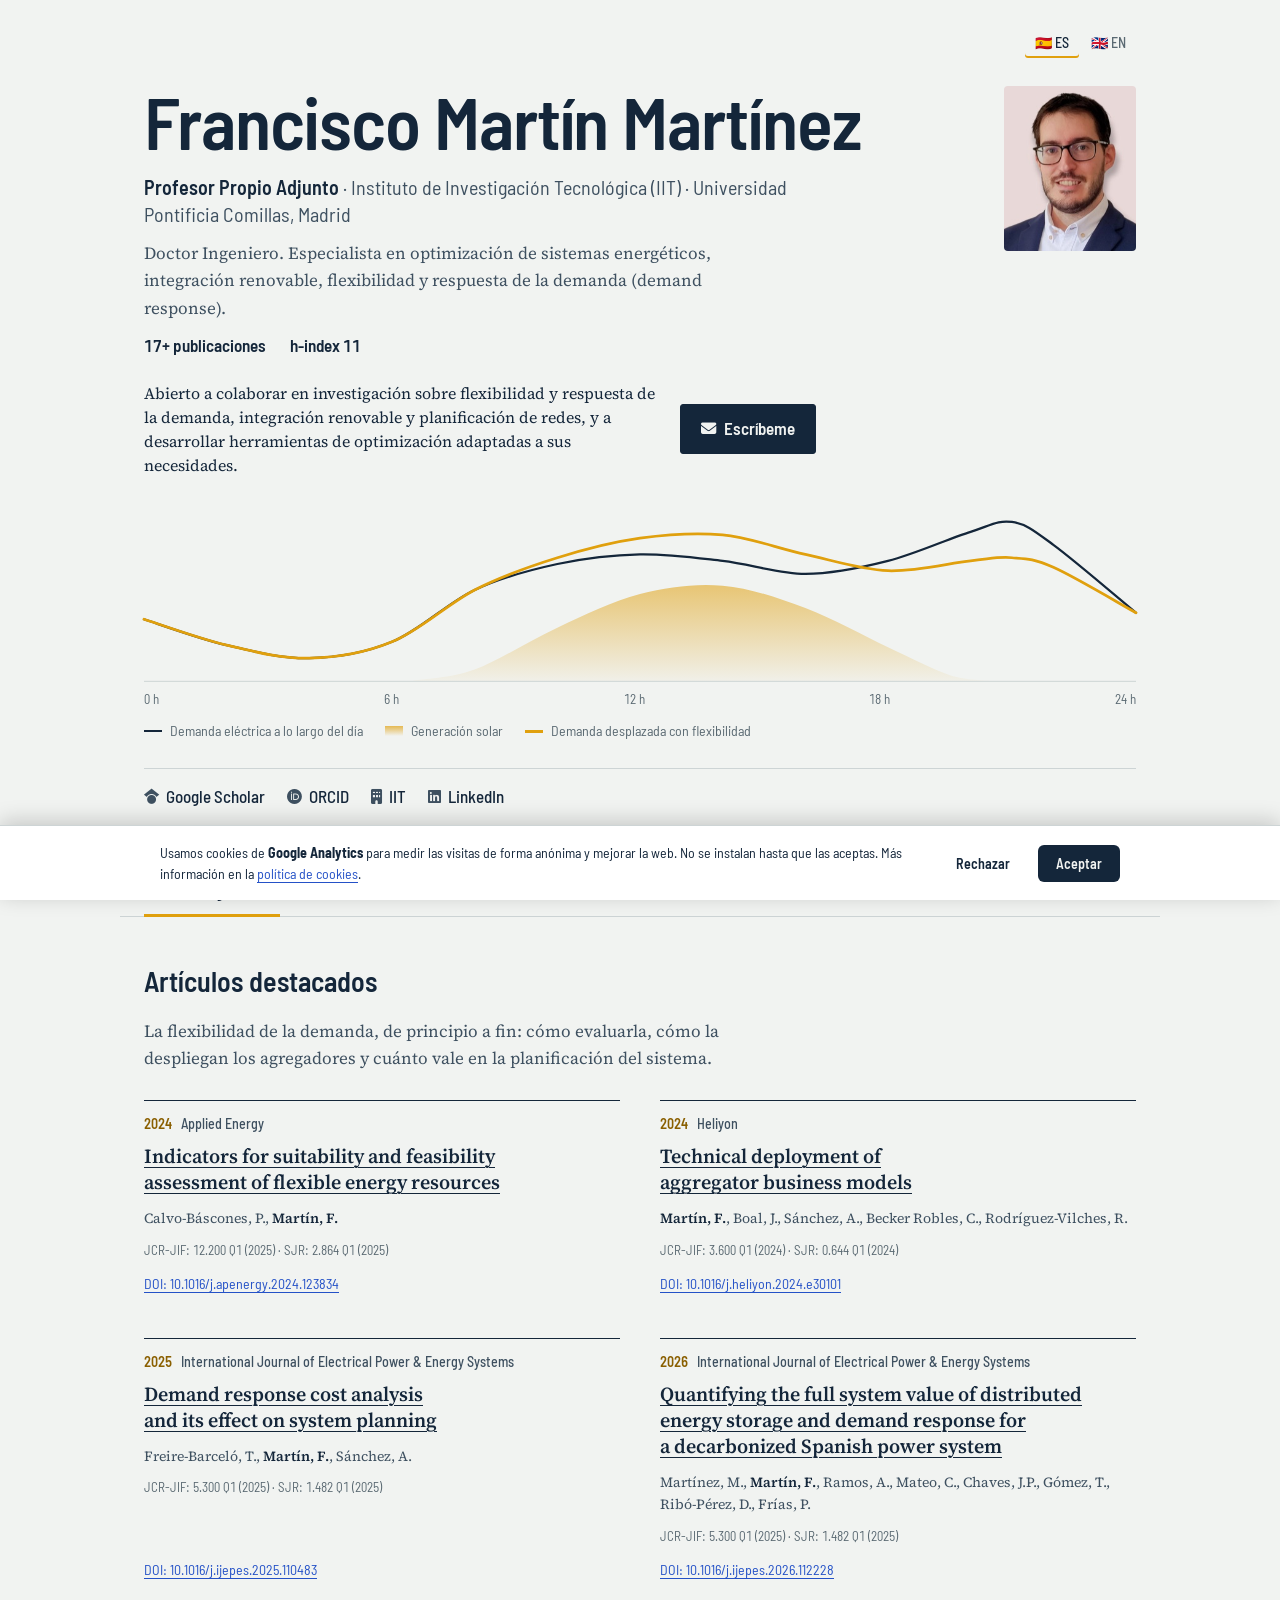
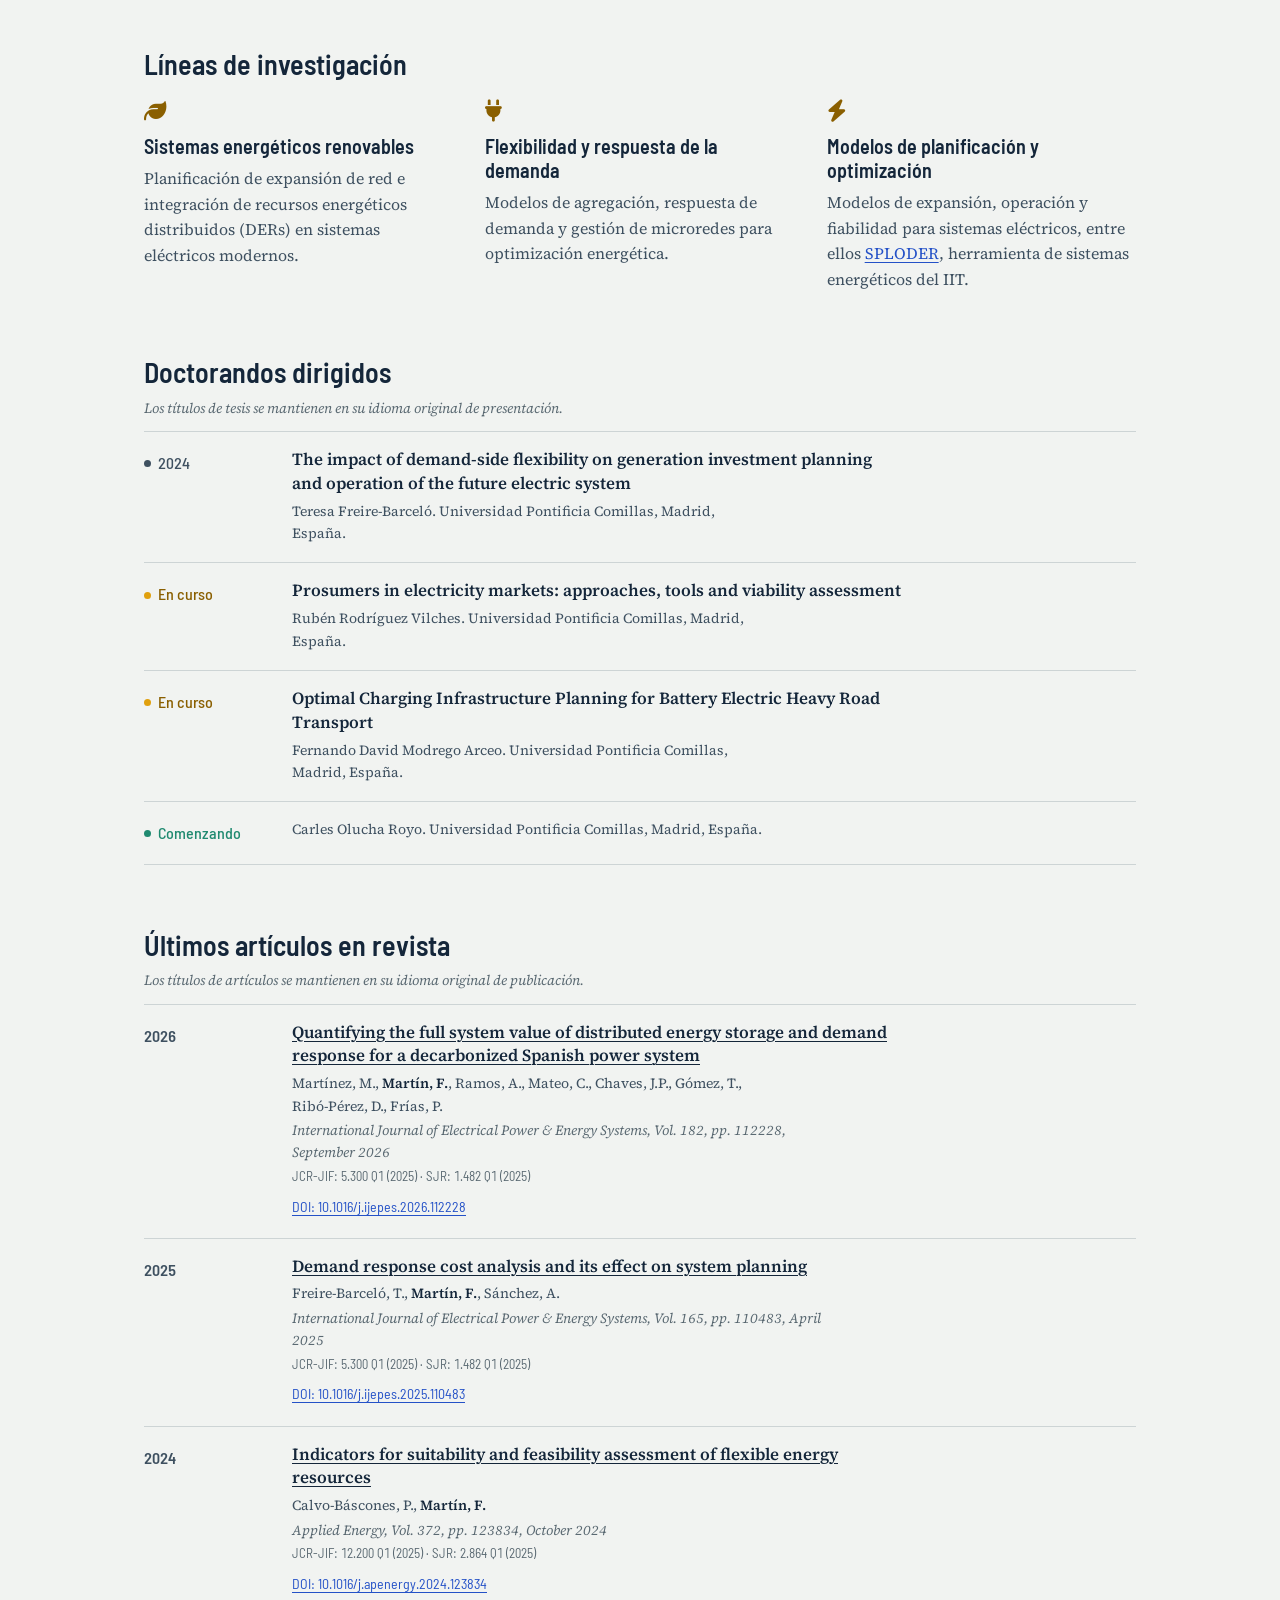
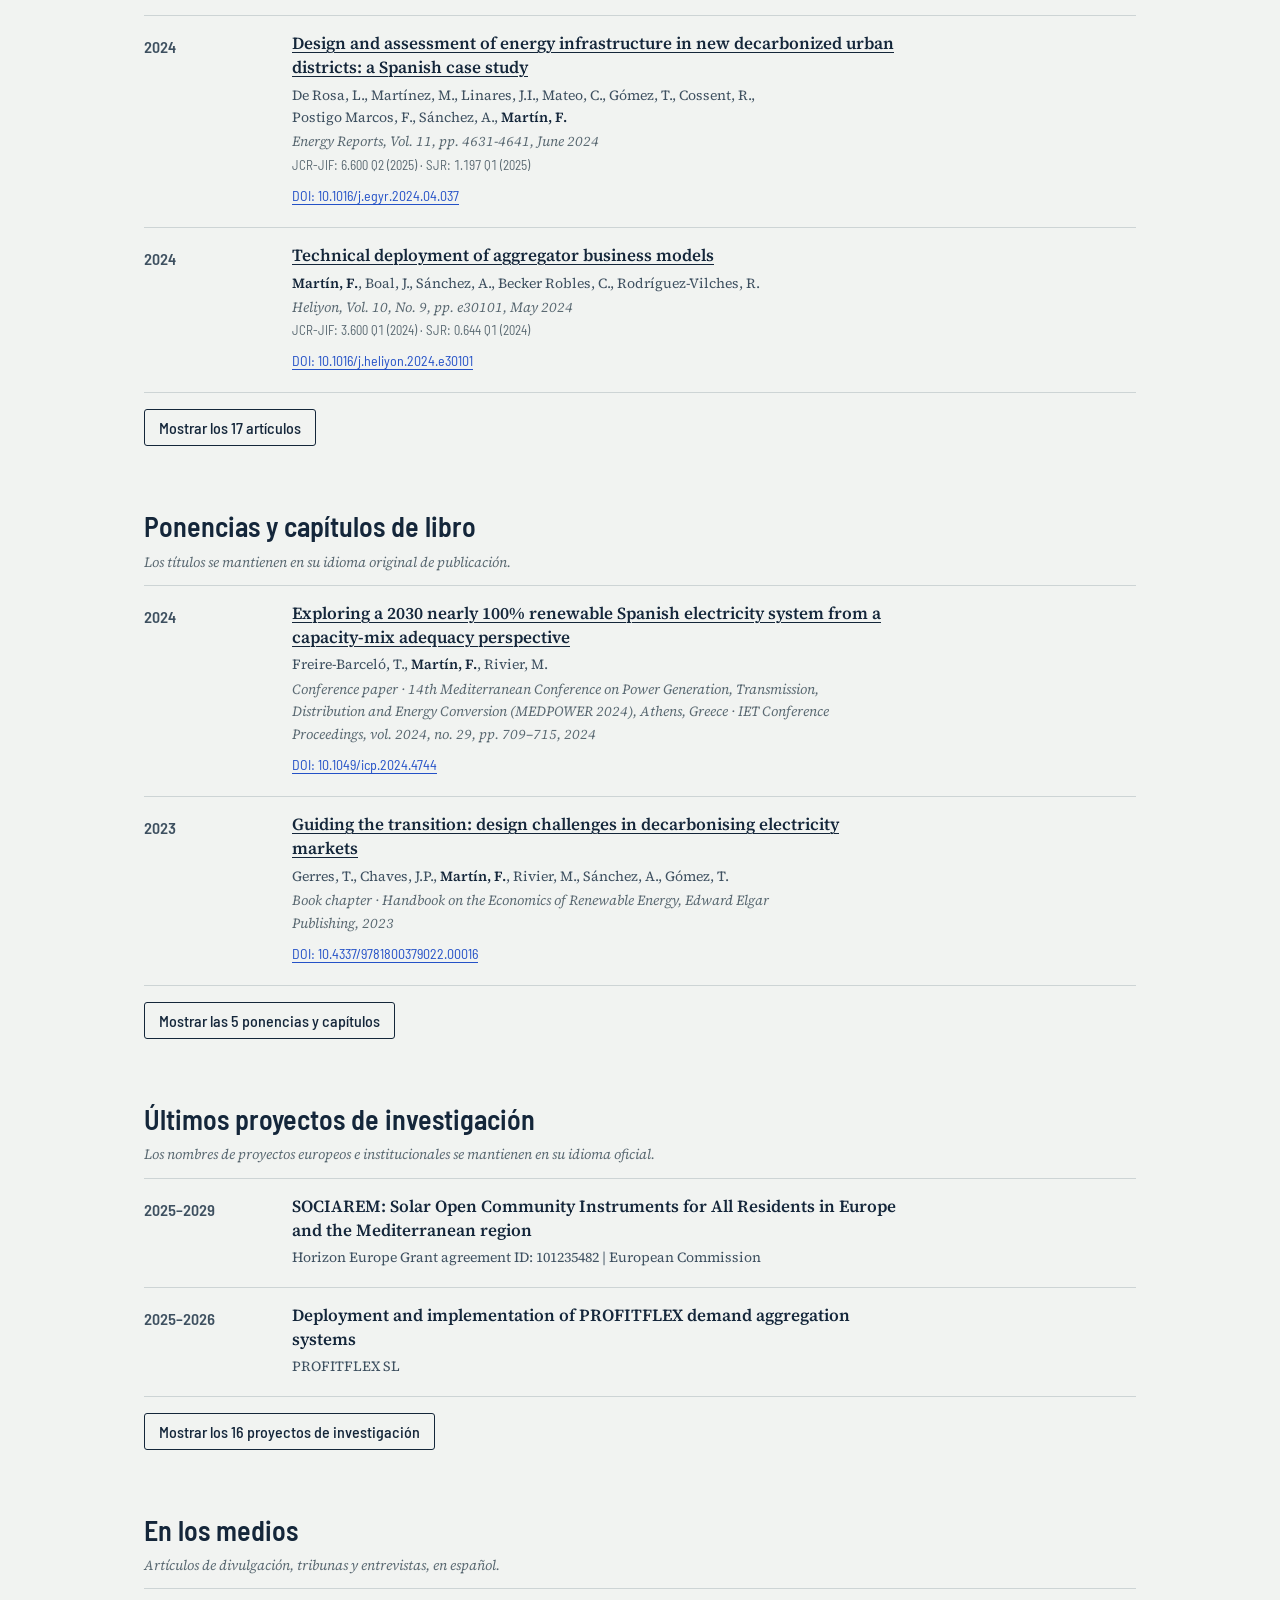
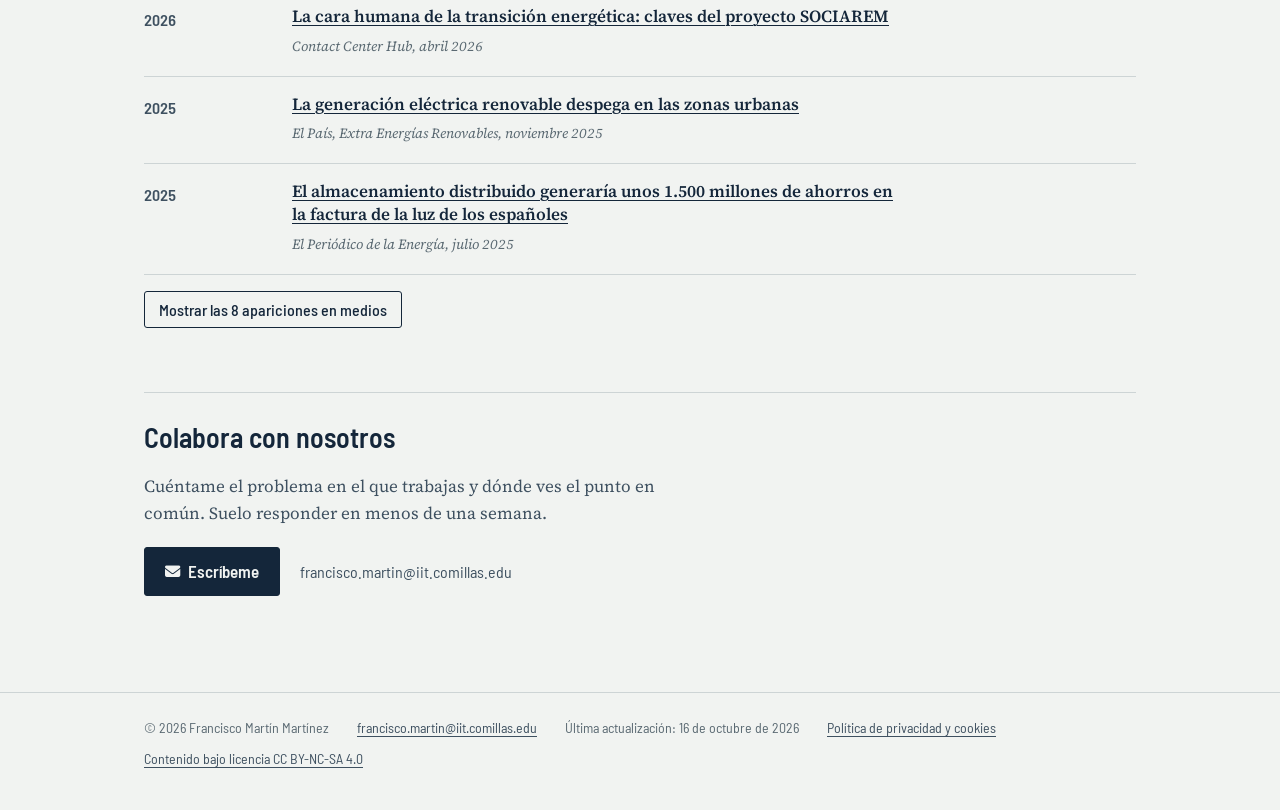
==== commit 32a73693: "Mover Bluetooth e IoT a otros recursos y añadir asignatura dsPIC33 Libera hueco en la cuadrícula de " ====
--- a/index.html
+++ b/index.html
@@ -53,6 +53,10 @@
         "Microgrids",
         "Energy storage",
         "Prosumers",
+        "Aggregators",
+        "Energy communities",
+        "Energy transition",
+        "Transport electrification",
         "Smart cities",
         "Microprocessors",
         "Electronic systems"
@@ -61,6 +65,8 @@
         "https://orcid.org/0000-0003-2968-7144",
         "https://scholar.google.com/citations?user=uyrn9soAAAAJ",
         "https://www.webofscience.com/wos/author/record/AAG-8205-2019",
+        "https://www.scopus.com/authid/detail.uri?authorId=57207948302",
+        "https://ieeexplore.ieee.org/author/37085614408",
         "https://www.researchgate.net/profile/Francisco_Martin-Martinez2",
         "https://www.iit.comillas.edu/personas/fmartin",
         "https://web.comillas.edu/profesor/fmartin",
@@ -1862,11 +1868,11 @@
                 </div>
 
                 <div class="teaching-card">
-                    <h3><i class="fab fa-bluetooth-b" aria-hidden="true"></i> <span data-i18n="bleTitle">Bluetooth e IoT</span></h3>
-                    <p class="subtitle" data-i18n="resourcesSubtitle">Recursos docentes</p>
-                    <p data-i18n="bleDesc">Materiales, ejemplos y proyectos para docencia de comunicaciones Bluetooth, sistemas embebidos e IoT.</p>
-                    <a href="https://github.com/fr4nc15co/BLE-HM10" class="btn" target="_blank">
-                        <i class="fab fa-github" aria-hidden="true"></i> <span data-i18n="seeGithub">Ver en GitHub</span>
+                    <h3><i class="fas fa-microchip" aria-hidden="true"></i> <span data-i18n="dspicTitle">Microprocesadores dsPIC33 e Intro C++</span></h3>
+                    <p class="subtitle" data-i18n="interactivePlatform">Plataforma educativa interactiva</p>
+                    <p data-i18n="dspicDesc">Web interactiva con materiales docentes, simuladores, ejercicios prácticos y laboratorios virtuales para microcontroladores dsPIC33 e introducción a la programación en C++.</p>
+                    <a href="/dspic33/" class="btn">
+                        <i class="fas fa-globe" aria-hidden="true"></i> <span data-i18n="visitPlatform">Visitar plataforma</span>
                     </a>
                 </div>
                 </div>
@@ -1943,6 +1949,14 @@
                 </div>
                 <h2 data-i18n="otherResourcesHeading">Otros recursos útiles</h2>
                 <div class="teaching-grid">
+                <div class="teaching-card">
+                    <h3><i class="fab fa-bluetooth-b" aria-hidden="true"></i> <span data-i18n="bleTitle">Bluetooth e IoT</span></h3>
+                    <p class="subtitle" data-i18n="resourcesSubtitle">Recursos docentes</p>
+                    <p data-i18n="bleDesc">Materiales, ejemplos y proyectos para docencia de comunicaciones Bluetooth, sistemas embebidos e IoT.</p>
+                    <a href="https://github.com/fr4nc15co/BLE-HM10" class="btn" target="_blank">
+                        <i class="fab fa-github" aria-hidden="true"></i> <span data-i18n="seeGithub">Ver en GitHub</span>
+                    </a>
+                </div>
                 <div class="teaching-card">
                     <h3><i class="fas fa-file-pdf" aria-hidden="true"></i> PDF to Markdown</h3>
                     <p class="subtitle" data-i18n="docToolSubtitle">Herramienta de procesado documental</p>
@@ -2137,7 +2151,7 @@
         <div class="footer-content">
             <span>&copy; <span id="footer-year">2026</span> Francisco Martín Martínez</span>
             <a href="mailto:francisco.martin@iit.comillas.edu">francisco.martin@iit.comillas.edu</a>
-            <span><span data-i18n="lastUpdated">Última actualización</span>: <time id="last-updated" datetime="2026-10-12">12 de octubre de 2026</time></span>
+            <span><span data-i18n="lastUpdated">Última actualización</span>: <time id="last-updated" datetime="2026-10-16">16 de octubre de 2026</time></span>
             <a href="/privacidad.html" data-i18n="privacyLink">Política de privacidad y cookies</a>
             <a href="https://creativecommons.org/licenses/by-nc-sa/4.0/deed.es" rel="license" target="_blank" data-i18n="licenseLink">Contenido bajo licencia CC BY-NC-SA 4.0</a>
         </div>
@@ -2430,6 +2444,8 @@
                 interactivePlatform: 'Interactive Educational Platform',
                 microDesc: 'Interactive web with teaching materials, simulators, practical exercises and virtual laboratories for teaching microprocessor architecture, peripherals and systems.',
                 visitPlatform: 'Visit Platform',
+                dspicTitle: 'Microprocesadores dsPIC33 e Intro C++',
+                dspicDesc: 'Interactive web with teaching materials, simulators, practical exercises and virtual laboratories for dsPIC33 microcontrollers and an introduction to C++ programming.',
                 seTitle: 'Sistemas Electrónicos PI 4',
                 seDesc: 'Interactive web with teaching materials, simulators, practical exercises and virtual laboratories for teaching electronic systems and peripherals.',
                 gameTitle: 'Microprocessor Game',
@@ -2554,6 +2570,8 @@
                 interactivePlatform: 'Plataforma educativa interactiva',
                 microDesc: 'Web interactiva con materiales docentes, simuladores, ejercicios prácticos y laboratorios virtuales para arquitectura y periféricos de microprocesadores.',
                 visitPlatform: 'Visitar plataforma',
+                dspicTitle: 'Microprocesadores dsPIC33 e Intro C++',
+                dspicDesc: 'Web interactiva con materiales docentes, simuladores, ejercicios prácticos y laboratorios virtuales para microcontroladores dsPIC33 e introducción a la programación en C++.',
                 seTitle: 'Sistemas Electrónicos PI 4',
                 seDesc: 'Web interactiva con materiales docentes, simuladores, ejercicios prácticos y laboratorios virtuales para sistemas electrónicos y periféricos.',
                 gameTitle: 'Juego de Microprocesadores',
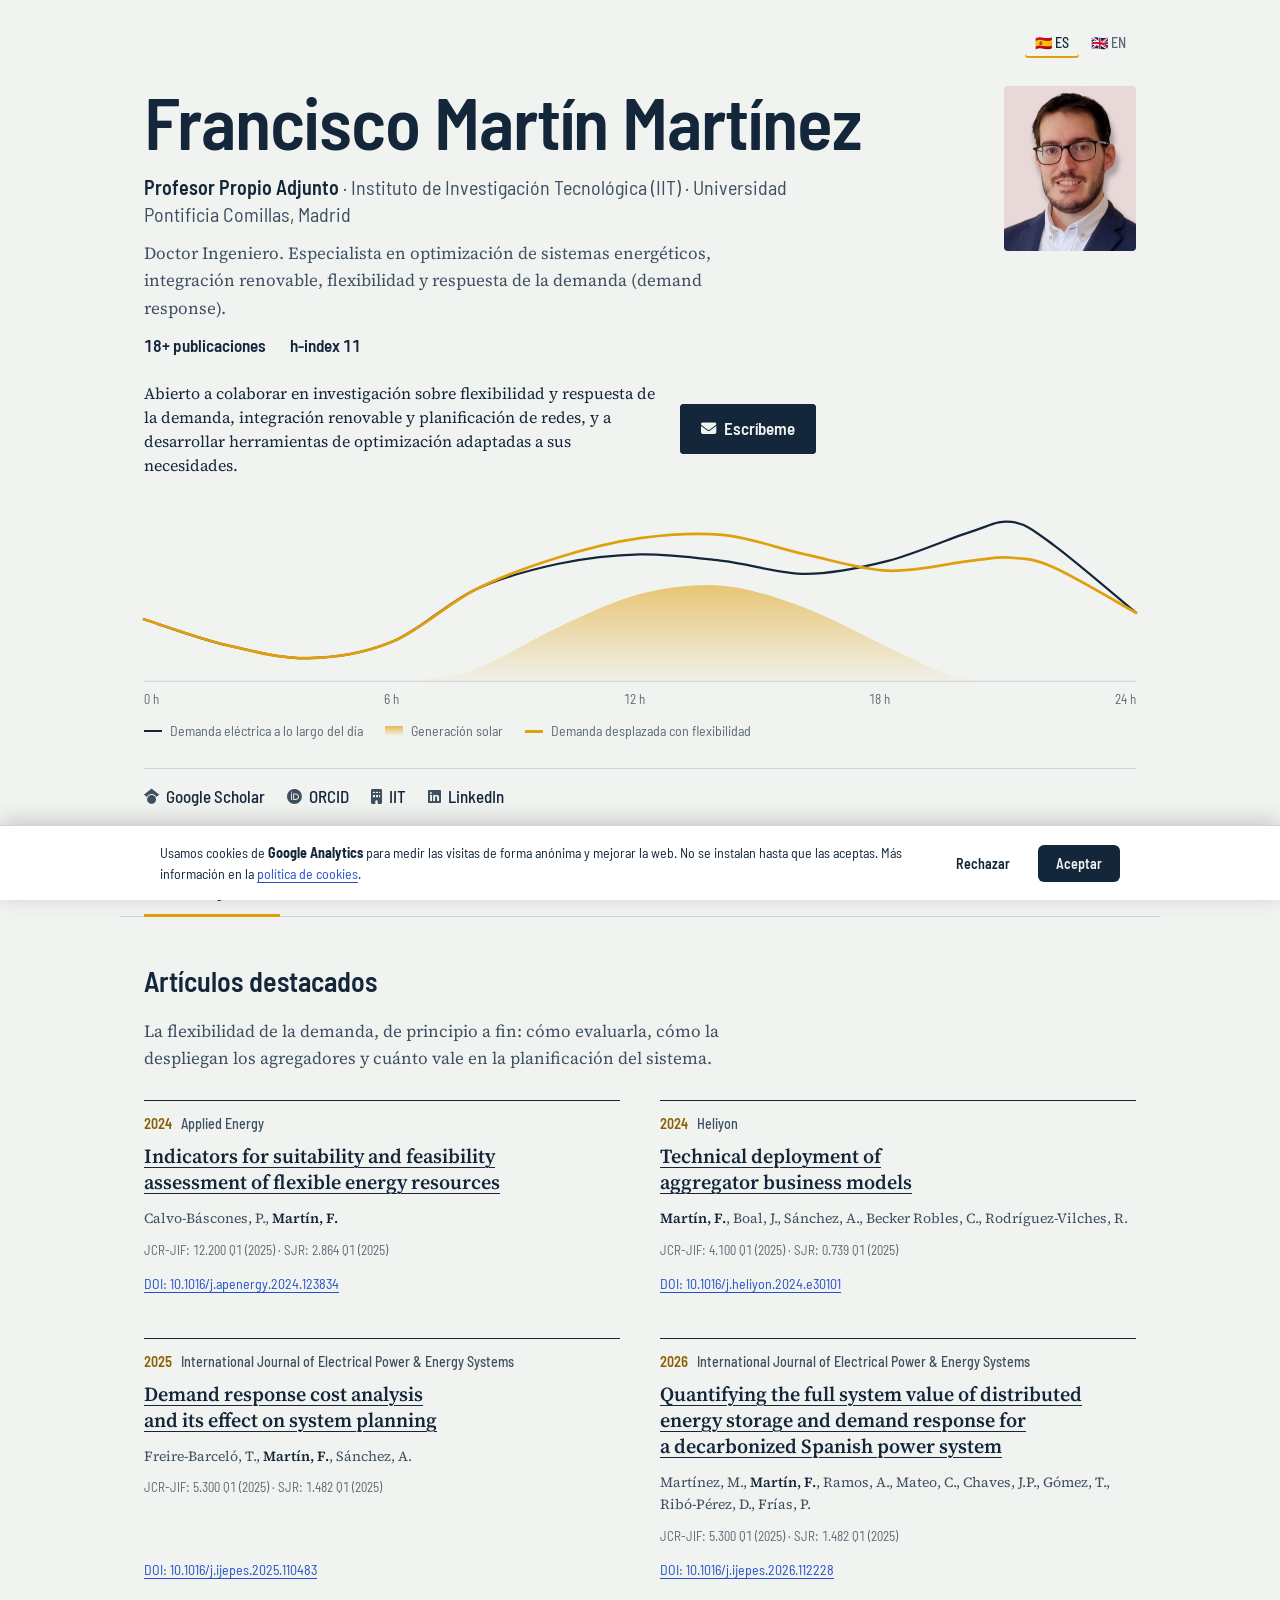
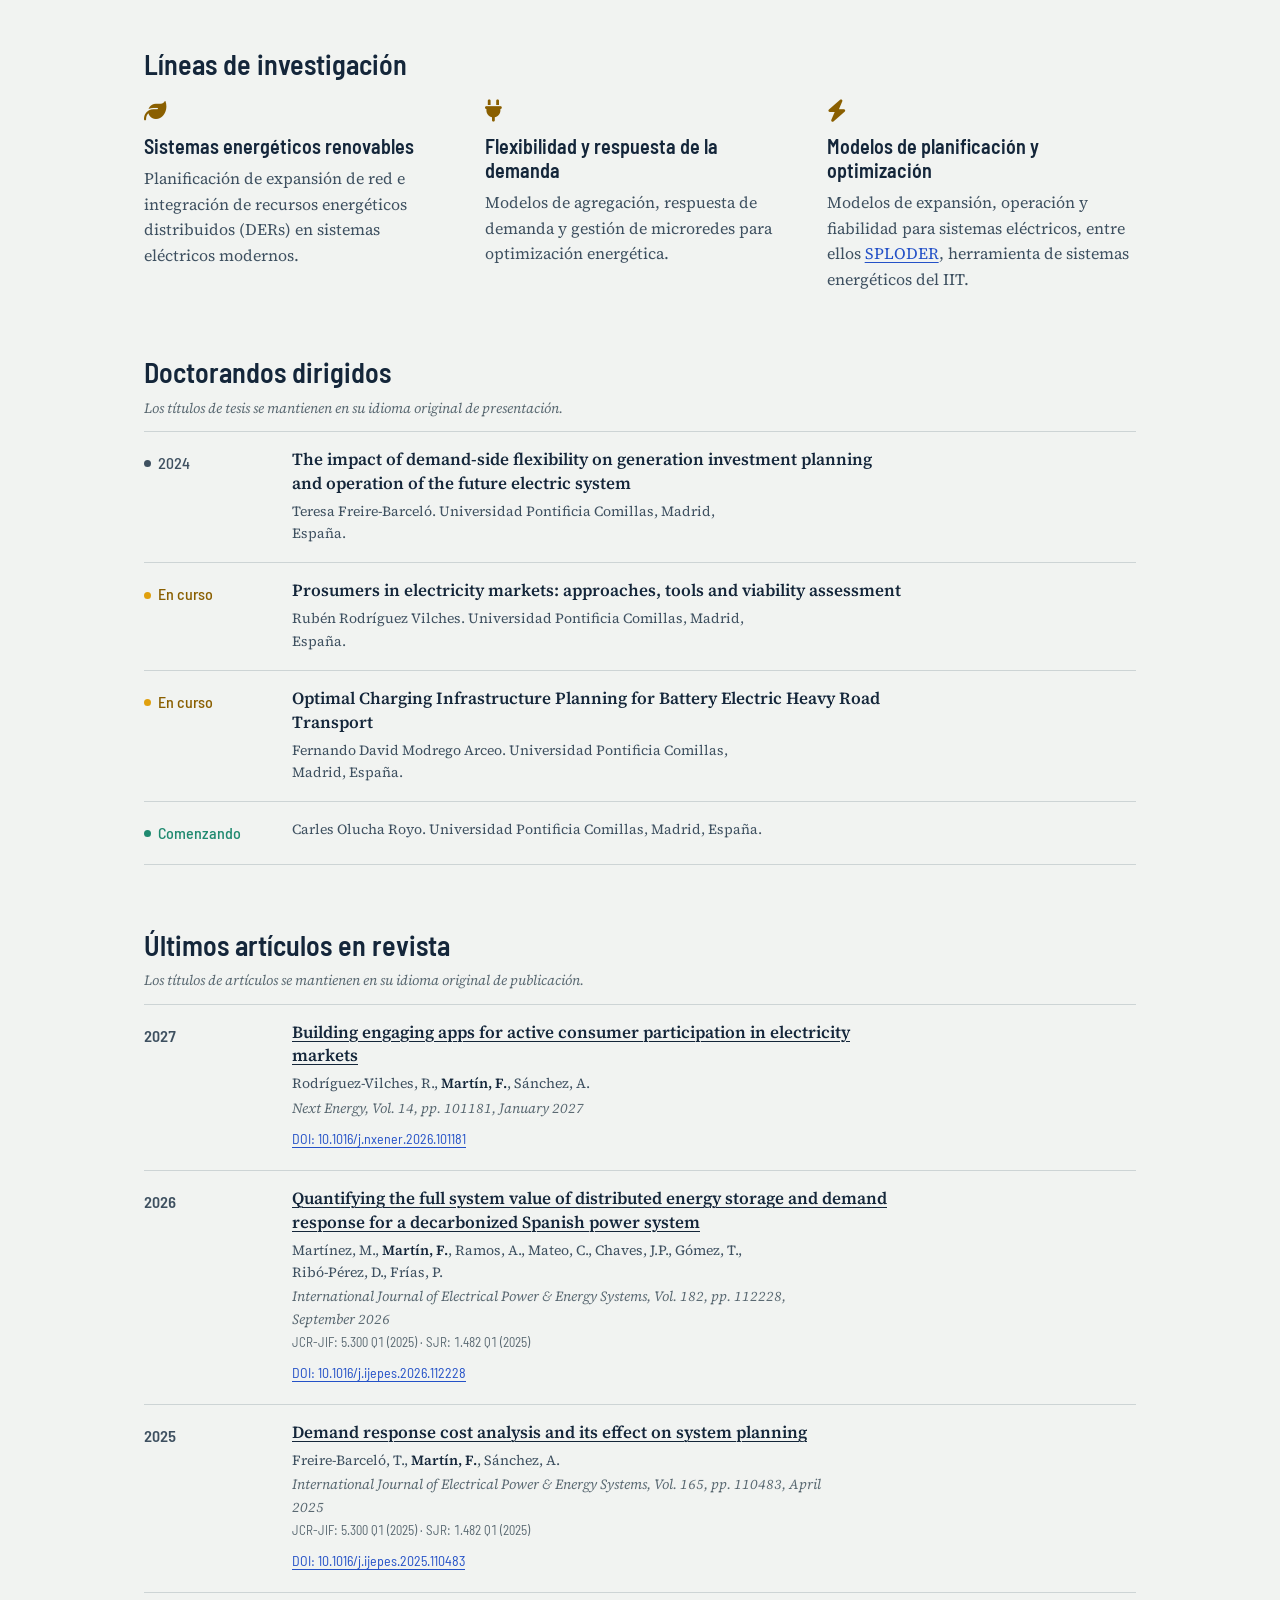
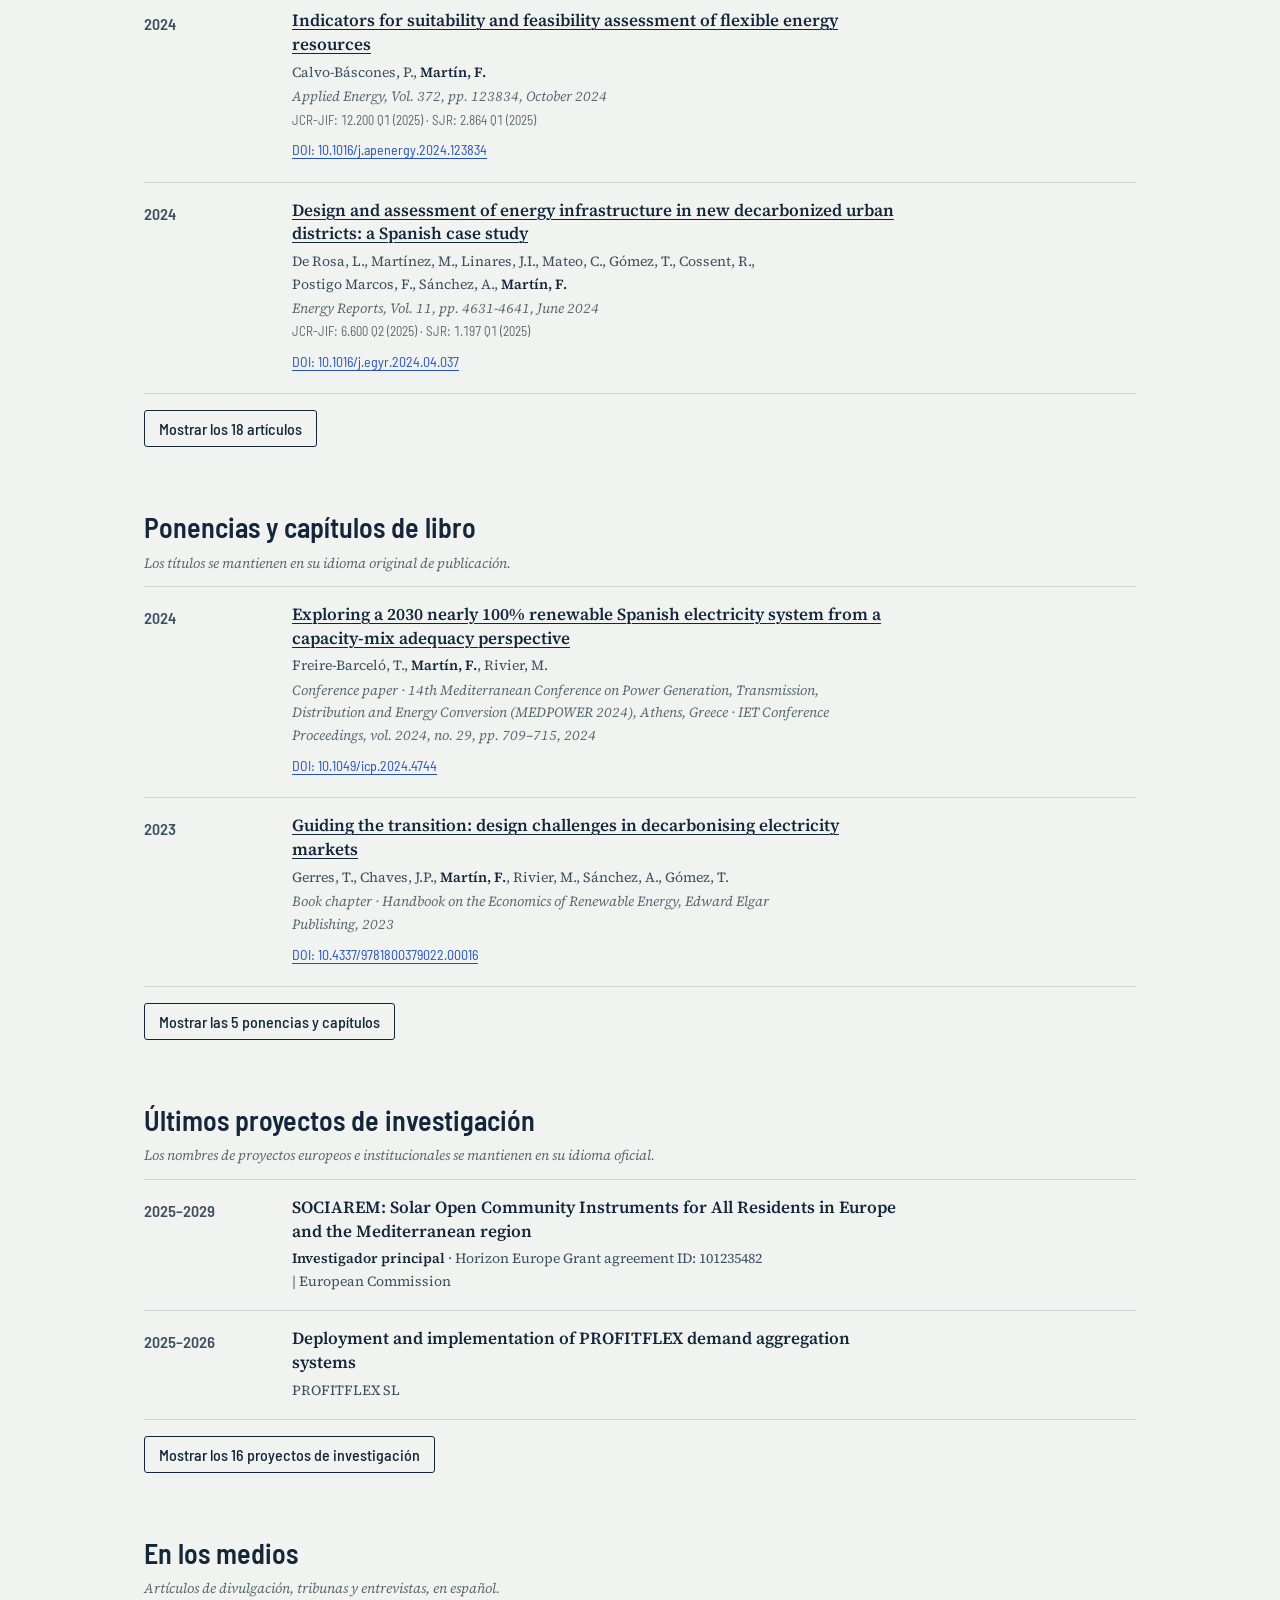
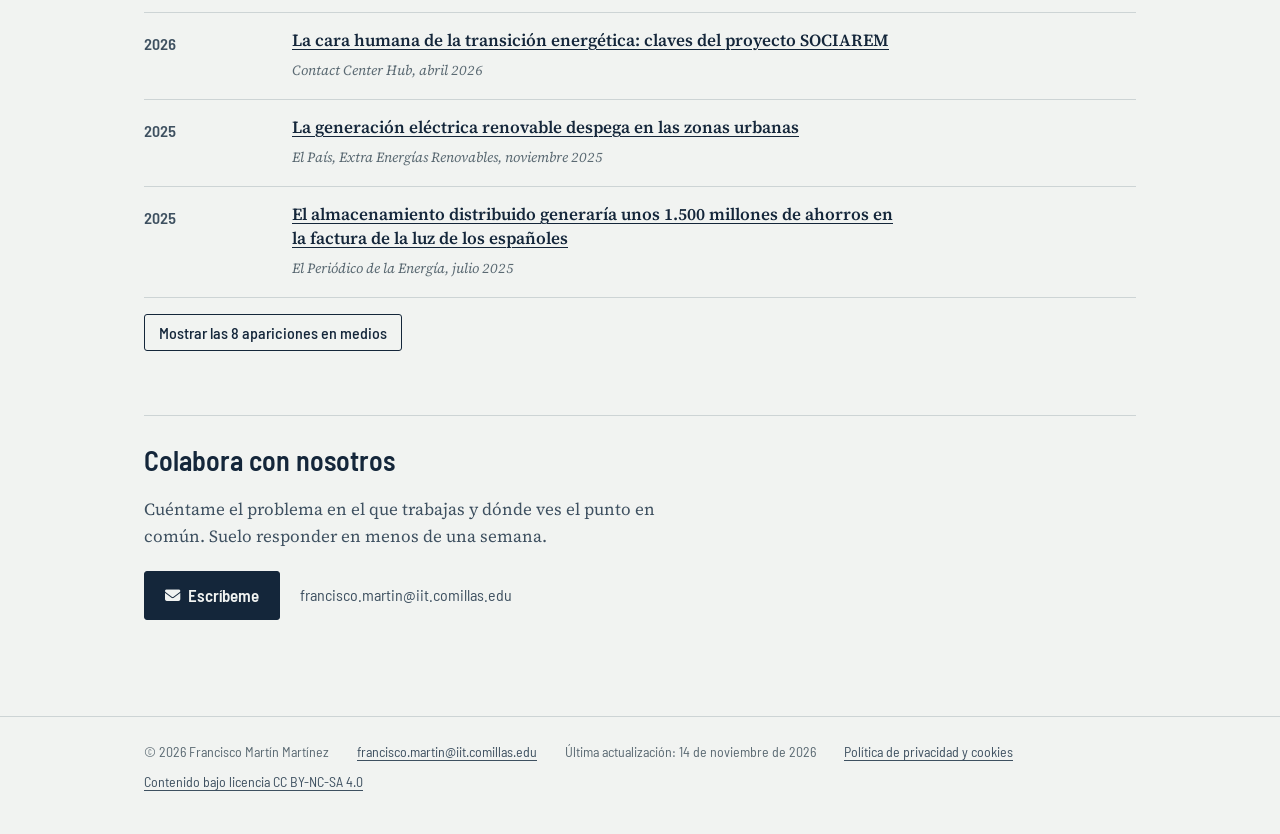
==== commit 2ad73852: "Añadir artículo en Next Energy, métricas 2025 de Heliyon e investigador principal en proyectos - «Bu" ====
--- a/index.html
+++ b/index.html
@@ -79,6 +79,16 @@
     {
       "@context": "https://schema.org",
       "@graph": [
+        {
+          "@type": "ScholarlyArticle",
+          "name": "Building engaging apps for active consumer participation in electricity markets",
+          "author": { "@id": "https://fr4nc15co.github.io/#person" },
+          "datePublished": "2027",
+          "isPartOf": { "@type": "Periodical", "name": "Next Energy" },
+          "identifier": { "@type": "PropertyValue", "propertyID": "DOI", "value": "10.1016/j.nxener.2026.101181" },
+          "sameAs": "https://doi.org/10.1016/j.nxener.2026.101181",
+          "url": "https://doi.org/10.1016/j.nxener.2026.101181"
+        },
         {
           "@type": "ScholarlyArticle",
           "name": "Quantifying the full system value of distributed energy storage and demand response for a decarbonized Spanish power system",
@@ -1306,7 +1316,7 @@
                     <p class="title" data-i18n="headerTitle"><strong>Profesor Propio Adjunto</strong> · Instituto de Investigación Tecnológica (IIT) · Universidad Pontificia Comillas, Madrid</p>
                     <p class="bio" data-i18n="headerBio">Doctor Ingeniero. Especialista en optimización de sistemas energéticos, integración renovable, flexibilidad y respuesta de la demanda (<span lang="en">demand response</span>).</p>
                     <div class="stats">
-                        <div class="stat" data-i18n="statPublications"><strong>17+ publicaciones</strong></div>
+                        <div class="stat" data-i18n="statPublications"><strong>18+ publicaciones</strong></div>
                         <div class="stat" data-i18n="statHindex"><strong>h-index 11</strong></div>
                     </div>
                     <div class="collab">
@@ -1462,7 +1472,7 @@
                         <div class="paper-meta"><span class="paper-year">2024</span> Heliyon</div>
                         <h3 class="title"><a href="https://doi.org/10.1016/j.heliyon.2024.e30101" target="_blank" rel="noopener">Technical deployment of aggregator business models</a></h3>
                         <div class="authors"><b>Martín, F.</b>, Boal, J., Sánchez, A., Becker Robles, C., Rodríguez-Vilches, R.</div>
-                        <div class="metrics">JCR-JIF: 3.600 Q1 (2024) · SJR: 0.644 Q1 (2024)</div>
+                        <div class="metrics">JCR-JIF: 4.100 Q1 (2025) · SJR: 0.739 Q1 (2025)</div>
                         <div class="doi-link"><a href="https://doi.org/10.1016/j.heliyon.2024.e30101" target="_blank" rel="noopener" tabindex="-1">DOI: 10.1016/j.heliyon.2024.e30101</a></div>
                     </li>
                     <li class="selected-paper">
@@ -1525,6 +1535,13 @@
                 <p class="section-note" data-i18n="journalNote">Los títulos de artículos se mantienen en su idioma original de publicación.</p>
                 <div class="article-list" id="journal-articles-list">
                     <div class="article-item">
+                        <div class="year">2027</div>
+                        <div class="title"><a href="https://doi.org/10.1016/j.nxener.2026.101181" target="_blank" rel="noopener">Building engaging apps for active consumer participation in electricity markets</a></div>
+                        <div class="authors">Rodríguez-Vilches, R., <b>Martín, F.</b>, Sánchez, A.</div>
+                        <div class="authors venue">Next Energy, Vol. 14, pp. 101181, January 2027</div>
+                        <div class="doi-link"><a href="https://doi.org/10.1016/j.nxener.2026.101181" target="_blank" rel="noopener" tabindex="-1">DOI: 10.1016/j.nxener.2026.101181</a></div>
+                    </div>
+                    <div class="article-item">
                         <div class="year">2026</div>
                         <div class="title"><a href="https://doi.org/10.1016/j.ijepes.2026.112228" target="_blank" rel="noopener">Quantifying the full system value of distributed energy storage and demand response for a decarbonized Spanish power system</a></div>
                         <div class="authors">Martínez, M., <b>Martín, F.</b>, Ramos, A., Mateo, C., Chaves, J.P., Gómez, T., Ribó-Pérez, D., Frías, P.</div>
@@ -1557,7 +1574,7 @@
                         <div class="title"><a href="https://doi.org/10.1016/j.heliyon.2024.e30101" target="_blank" rel="noopener">Technical deployment of aggregator business models</a></div>
                         <div class="authors"><b>Martín, F.</b>, Boal, J., Sánchez, A., Becker Robles, C., Rodríguez-Vilches, R.</div>
                         <div class="authors venue">Heliyon, Vol. 10, No. 9, pp. e30101, May 2024</div>
-                        <div class="metrics">JCR-JIF: 3.600 Q1 (2024) · SJR: 0.644 Q1 (2024)</div><div class="doi-link"><a href="https://doi.org/10.1016/j.heliyon.2024.e30101" target="_blank" rel="noopener" tabindex="-1">DOI: 10.1016/j.heliyon.2024.e30101</a></div>
+                        <div class="metrics">JCR-JIF: 4.100 Q1 (2025) · SJR: 0.739 Q1 (2025)</div><div class="doi-link"><a href="https://doi.org/10.1016/j.heliyon.2024.e30101" target="_blank" rel="noopener" tabindex="-1">DOI: 10.1016/j.heliyon.2024.e30101</a></div>
                     </div>
                     <div class="article-item">
                         <div class="year">2024</div>
@@ -1696,7 +1713,7 @@
                     <div class="article-item">
                         <div class="year">2025–2029</div>
                         <div class="title">SOCIAREM: Solar Open Community Instruments for All Residents in Europe and the Mediterranean region</div>
-                        <div class="authors">Horizon Europe Grant agreement ID: 101235482 | European Commission</div>
+                        <div class="authors" data-i18n="projSociaremRole"><b>Investigador principal</b> · Horizon Europe Grant agreement ID: 101235482 | European Commission</div>
                     </div>
                     <div class="article-item">
                         <div class="year">2025–2026</div>
@@ -1746,7 +1763,7 @@
                     <div class="article-item">
                         <div class="year">2019</div>
                         <div class="title">Analysis of generation mix 2030 under different demand and generation management scenarios</div>
-                        <div class="authors">Repsol S.A.</div>
+                        <div class="authors" data-i18n="projMix2030Role"><b>Investigador principal</b> · Repsol S.A.</div>
                     </div>
                     <div class="article-item">
                         <div class="year">2018</div>
@@ -2151,7 +2168,7 @@
         <div class="footer-content">
             <span>&copy; <span id="footer-year">2026</span> Francisco Martín Martínez</span>
             <a href="mailto:francisco.martin@iit.comillas.edu">francisco.martin@iit.comillas.edu</a>
-            <span><span data-i18n="lastUpdated">Última actualización</span>: <time id="last-updated" datetime="2026-10-16">16 de octubre de 2026</time></span>
+            <span><span data-i18n="lastUpdated">Última actualización</span>: <time id="last-updated" datetime="2026-11-14">14 de noviembre de 2026</time></span>
             <a href="/privacidad.html" data-i18n="privacyLink">Política de privacidad y cookies</a>
             <a href="https://creativecommons.org/licenses/by-nc-sa/4.0/deed.es" rel="license" target="_blank" data-i18n="licenseLink">Contenido bajo licencia CC BY-NC-SA 4.0</a>
         </div>
@@ -2398,7 +2415,7 @@
                 pageLang: 'en',
                 headerTitle: '<strong>Associate Professor</strong> · Institute for Research in Technology (IIT) · Universidad Pontificia Comillas, Madrid',
                 headerBio: 'PhD in Engineering. Specialist in energy systems optimization, renewable integration, demand flexibility and demand response.',
-                statPublications: '<strong>17+ publications</strong>',
+                statPublications: '<strong>18+ publications</strong>',
                 statHindex: '<strong>h-index 11</strong>',
                 curveDemand: 'Electricity demand over a day',
                 curveSolar: 'Solar generation',
@@ -2428,6 +2445,8 @@
                 conferenceNote: 'Titles are kept in their original publication language.',
                 projectsHeading: 'Latest Research Projects',
                 projectsNote: 'European and institutional project names are kept in their official language.',
+                projSociaremRole: '<b>Principal investigator</b> · Horizon Europe Grant agreement ID: 101235482 | European Commission',
+                projMix2030Role: '<b>Principal investigator</b> · Repsol S.A.',
                 phdHeading: 'Supervised PhD students',
                 phdNote: 'Thesis titles are kept in their original submitted language.',
                 whereHeading: 'Where to find me',
@@ -2524,7 +2543,7 @@
                 pageLang: 'es',
                 headerTitle: '<strong>Profesor Propio Adjunto</strong> · Instituto de Investigación Tecnológica (IIT) · Universidad Pontificia Comillas, Madrid',
                 headerBio: 'Doctor Ingeniero. Especialista en optimización de sistemas energéticos, integración renovable, flexibilidad y respuesta de la demanda (<span lang="en">demand response</span>).',
-                statPublications: '<strong>17+ publicaciones</strong>',
+                statPublications: '<strong>18+ publicaciones</strong>',
                 statHindex: '<strong>h-index 11</strong>',
                 curveDemand: 'Demanda eléctrica a lo largo del día',
                 curveSolar: 'Generación solar',
@@ -2554,6 +2573,8 @@
                 conferenceNote: 'Los títulos se mantienen en su idioma original de publicación.',
                 projectsHeading: 'Últimos proyectos de investigación',
                 projectsNote: 'Los nombres de proyectos europeos e institucionales se mantienen en su idioma oficial.',
+                projSociaremRole: '<b>Investigador principal</b> · Horizon Europe Grant agreement ID: 101235482 | European Commission',
+                projMix2030Role: '<b>Investigador principal</b> · Repsol S.A.',
                 phdHeading: 'Doctorandos dirigidos',
                 phdNote: 'Los títulos de tesis se mantienen en su idioma original de presentación.',
                 whereHeading: 'Dónde encontrarme',
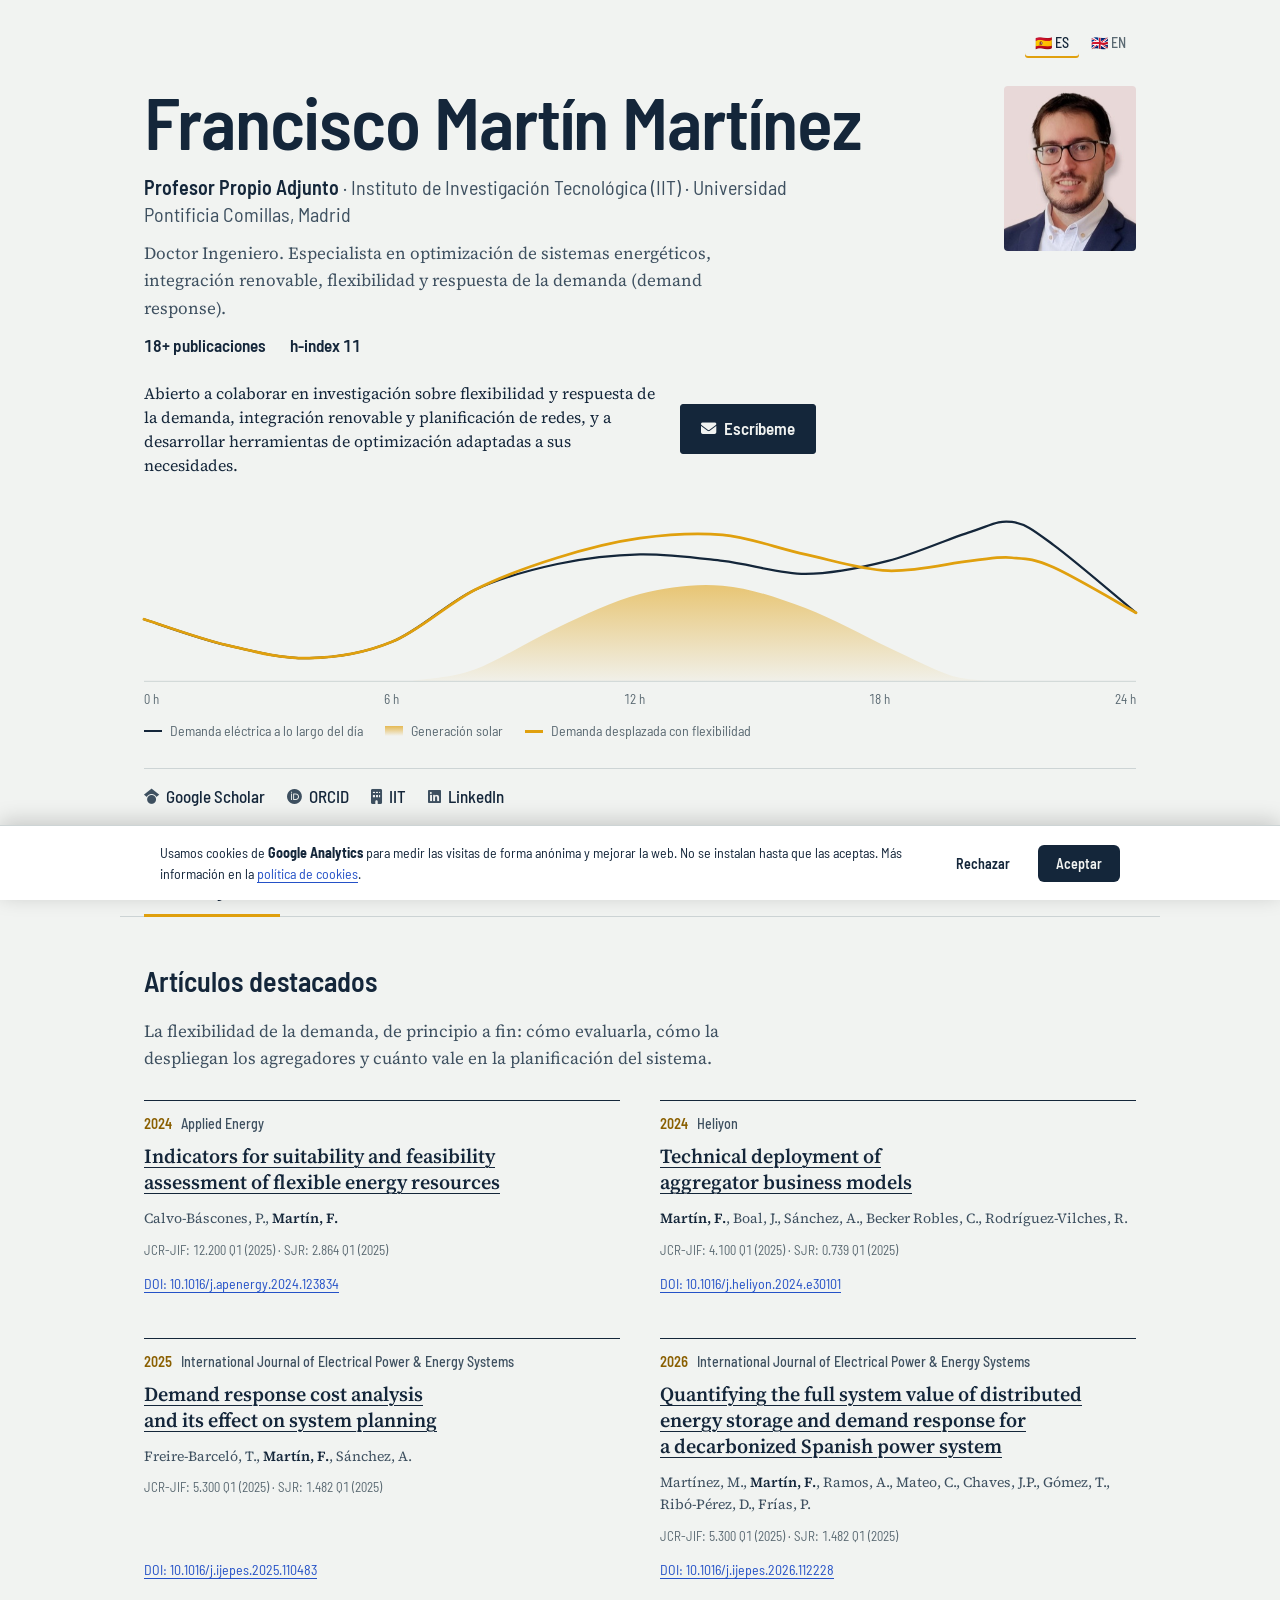
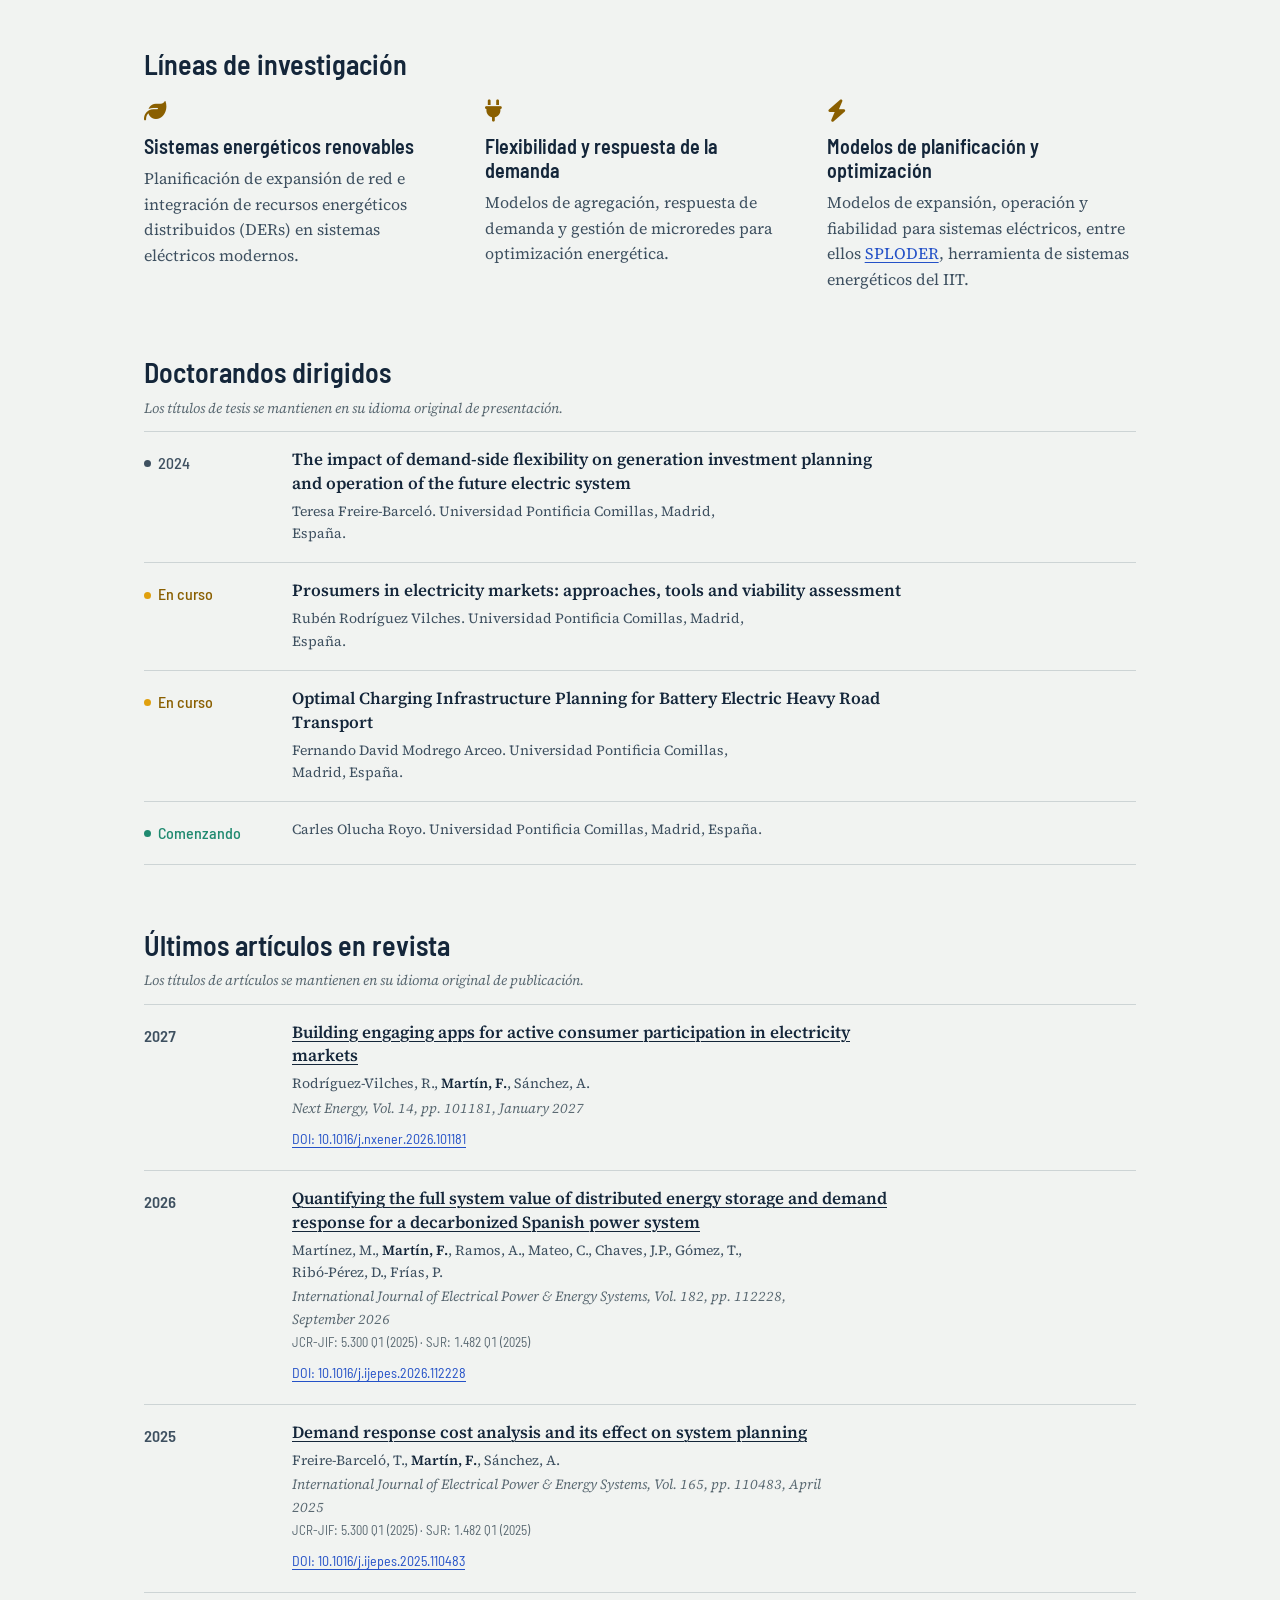
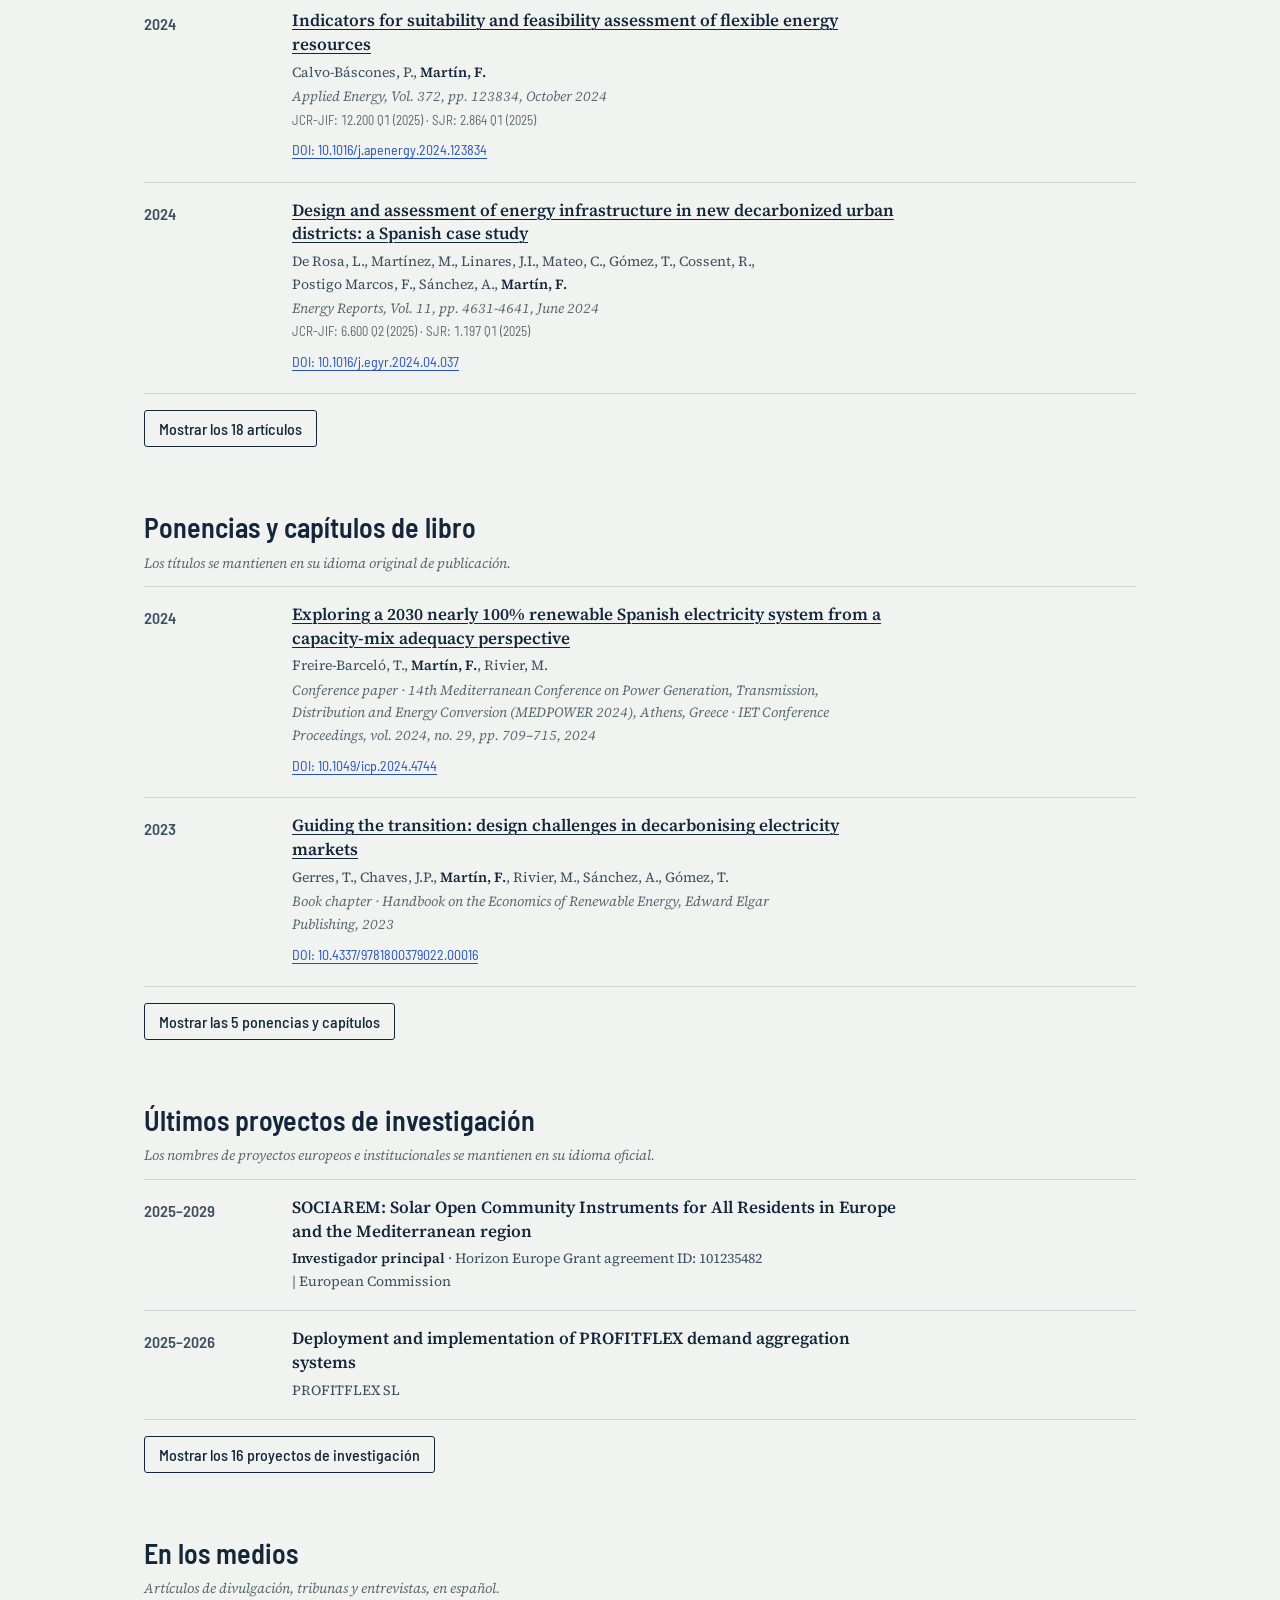
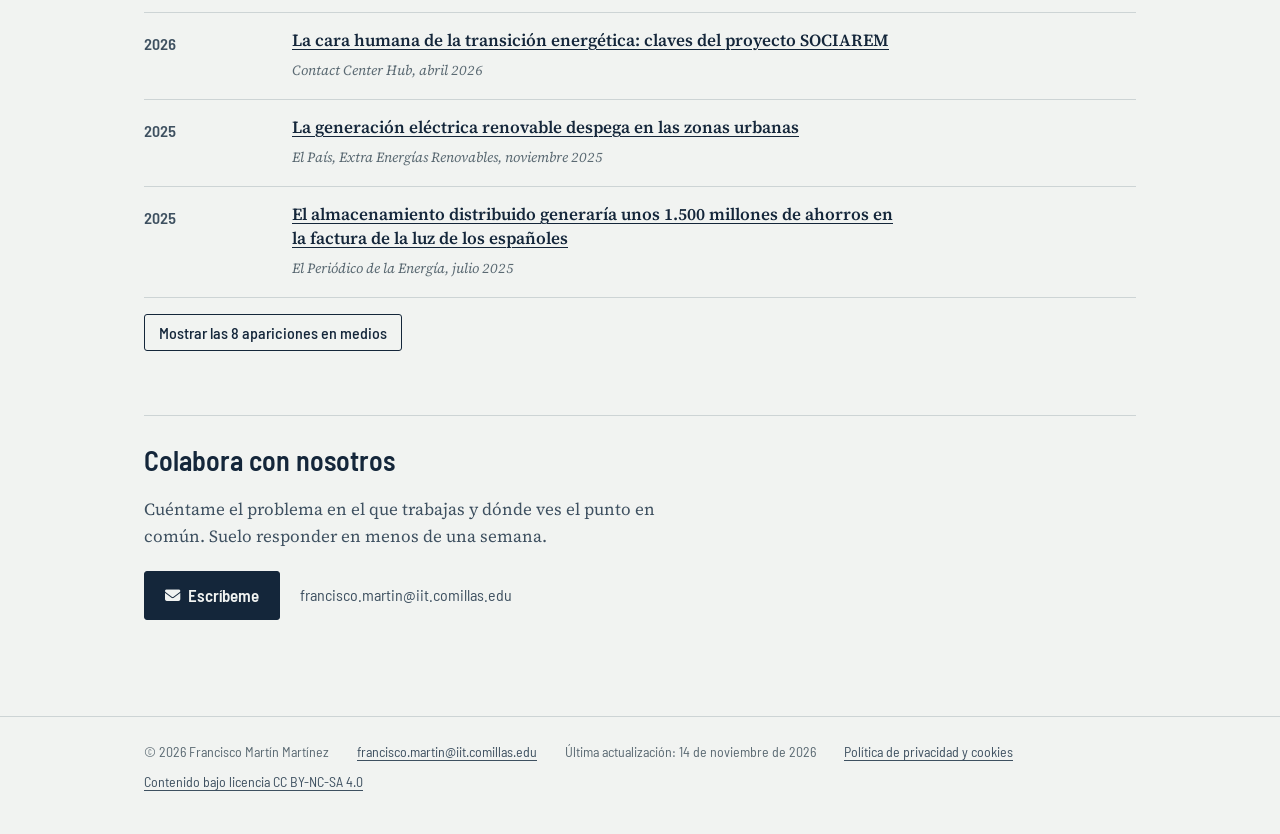
==== commit e8e97f59: "Añadir enlace al simulador ICAI Interactive Lab en Docencia Co-Authored-By: Claude Opus 5.5 <noreply" ====
--- a/index.html
+++ b/index.html
@@ -1892,6 +1892,15 @@
                         <i class="fas fa-globe" aria-hidden="true"></i> <span data-i18n="visitPlatform">Visitar plataforma</span>
                     </a>
                 </div>
+
+                <div class="teaching-card">
+                    <h3><i class="fas fa-flask" aria-hidden="true"></i> <span data-i18n="labSimTitle">ICAI Interactive Lab</span></h3>
+                    <p class="subtitle" data-i18n="labSimSubtitle">Simulador de laboratorio</p>
+                    <p data-i18n="labSimDesc">Simulador interactivo de las tarjetas de laboratorio de ICAI para practicar con ellas directamente desde el navegador.</p>
+                    <a href="https://icai-interactive-lab.netlify.app/" class="btn" target="_blank" rel="noopener">
+                        <i class="fas fa-up-right-from-square" aria-hidden="true"></i> <span data-i18n="openSimulator">Abrir simulador</span>
+                    </a>
+                </div>
                 </div>
 
                 <h2 data-i18n="whereHeading">Dónde encontrarme</h2>
@@ -2465,6 +2474,10 @@
                 visitPlatform: 'Visit Platform',
                 dspicTitle: 'Microprocesadores dsPIC33 e Intro C++',
                 dspicDesc: 'Interactive web with teaching materials, simulators, practical exercises and virtual laboratories for dsPIC33 microcontrollers and an introduction to C++ programming.',
+                labSimTitle: 'ICAI Interactive Lab',
+                labSimSubtitle: 'Lab Simulator',
+                labSimDesc: 'Interactive simulator of the ICAI lab boards to practise with them right from the browser.',
+                openSimulator: 'Open simulator',
                 seTitle: 'Sistemas Electrónicos PI 4',
                 seDesc: 'Interactive web with teaching materials, simulators, practical exercises and virtual laboratories for teaching electronic systems and peripherals.',
                 gameTitle: 'Microprocessor Game',
@@ -2593,6 +2606,10 @@
                 visitPlatform: 'Visitar plataforma',
                 dspicTitle: 'Microprocesadores dsPIC33 e Intro C++',
                 dspicDesc: 'Web interactiva con materiales docentes, simuladores, ejercicios prácticos y laboratorios virtuales para microcontroladores dsPIC33 e introducción a la programación en C++.',
+                labSimTitle: 'ICAI Interactive Lab',
+                labSimSubtitle: 'Simulador de laboratorio',
+                labSimDesc: 'Simulador interactivo de las tarjetas de laboratorio de ICAI para practicar con ellas directamente desde el navegador.',
+                openSimulator: 'Abrir simulador',
                 seTitle: 'Sistemas Electrónicos PI 4',
                 seDesc: 'Web interactiva con materiales docentes, simuladores, ejercicios prácticos y laboratorios virtuales para sistemas electrónicos y periféricos.',
                 gameTitle: 'Juego de Microprocesadores',
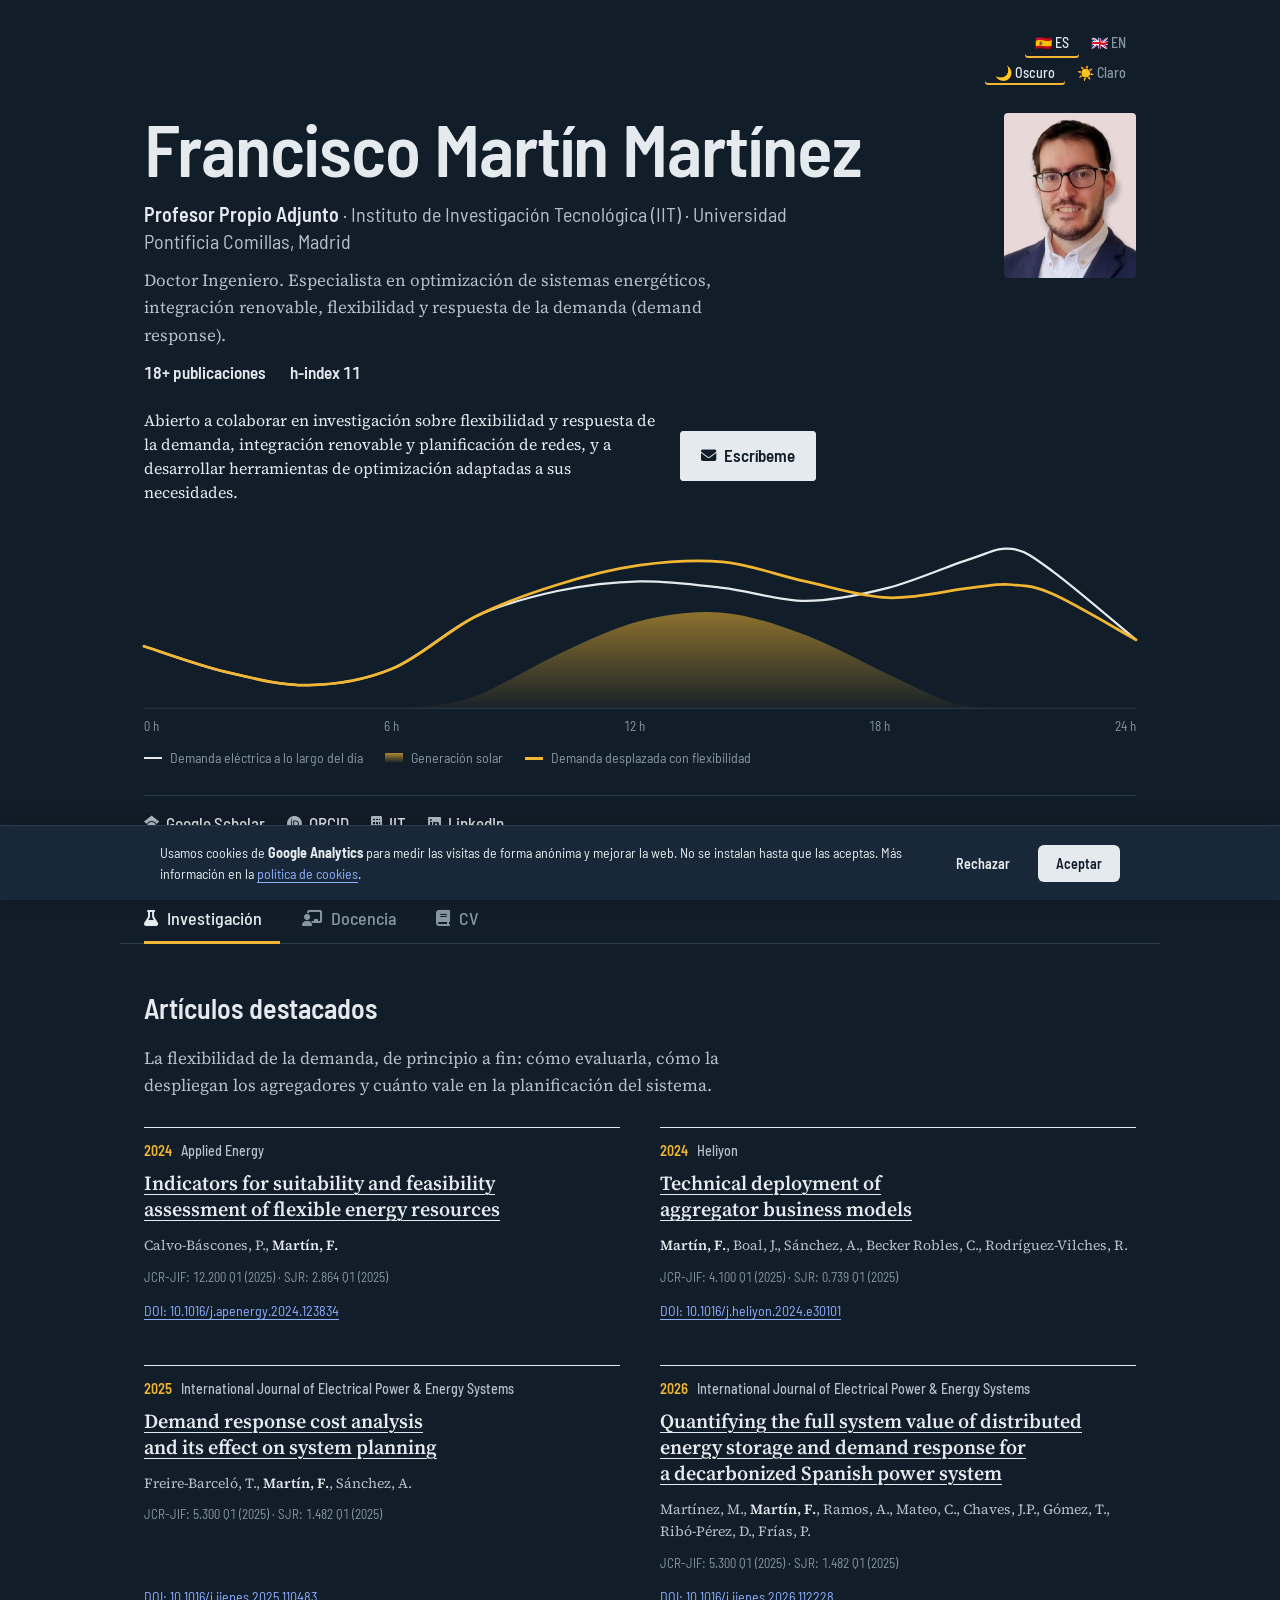
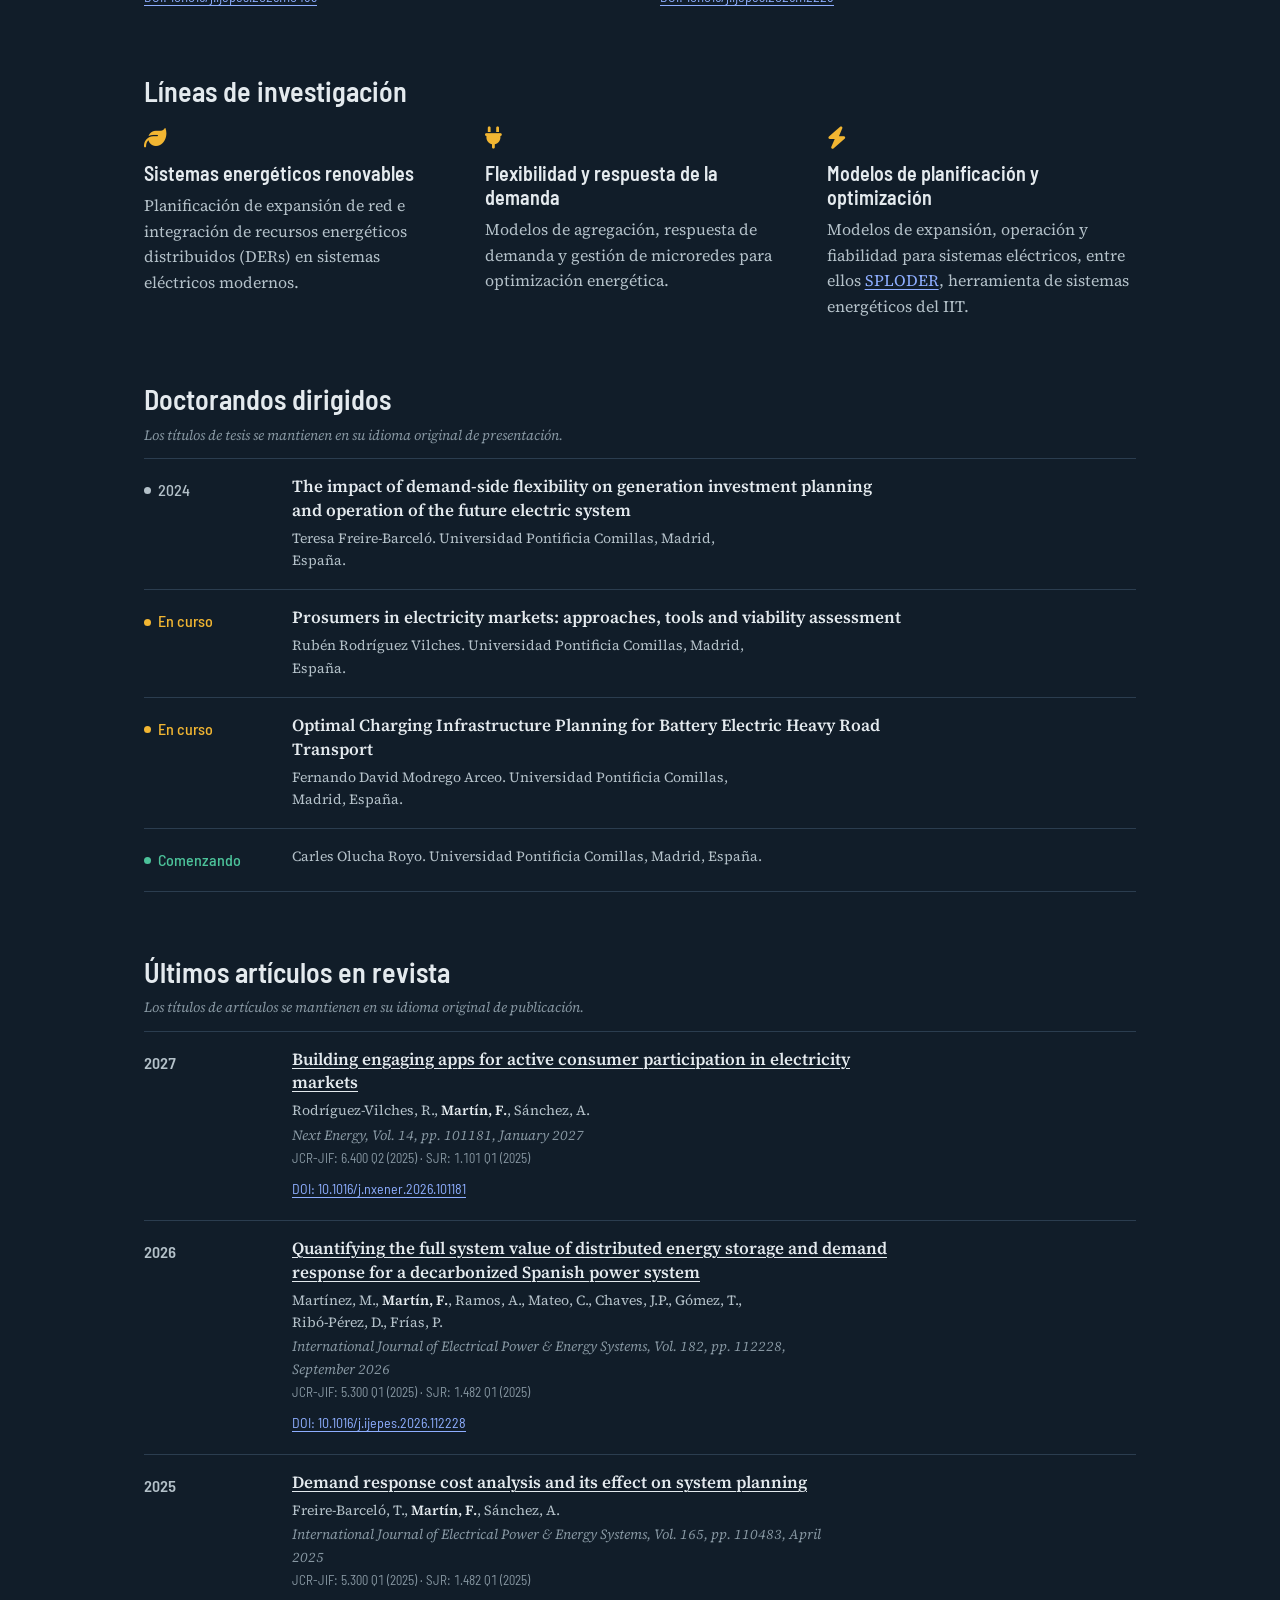
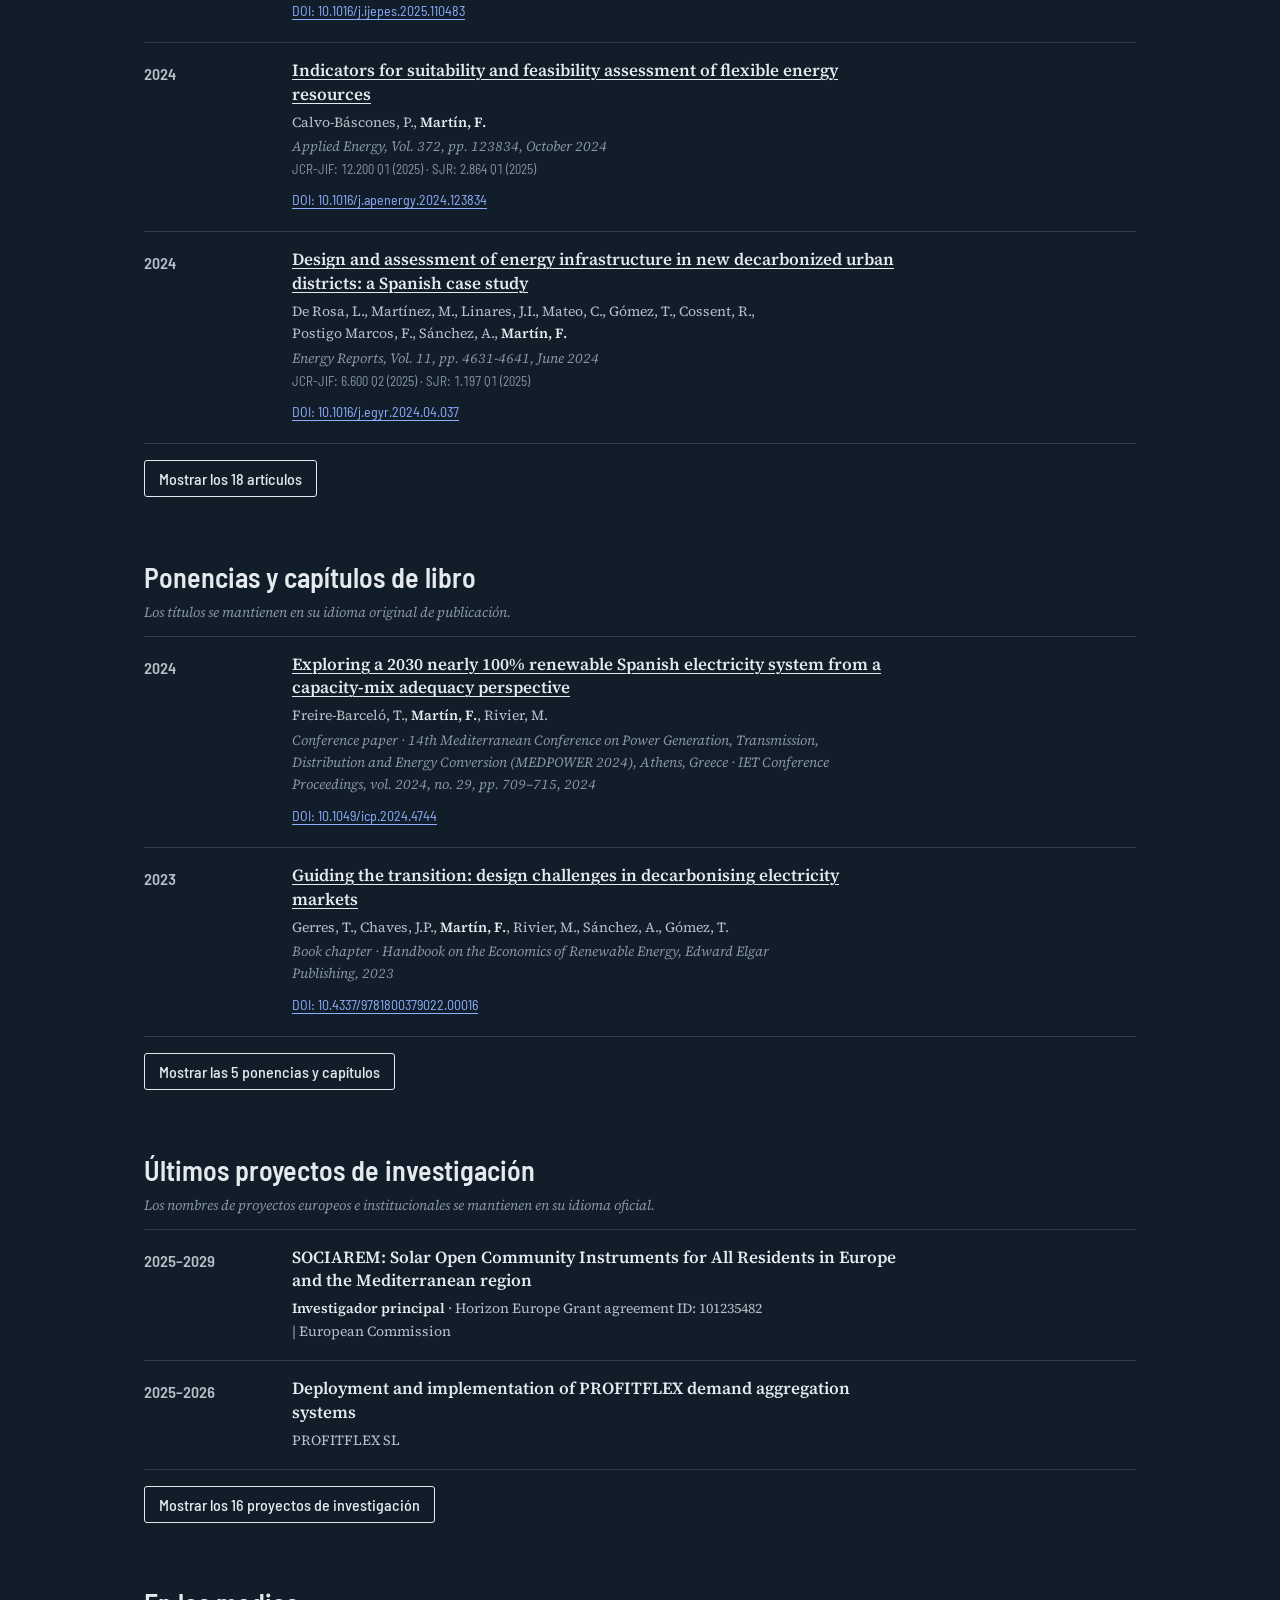
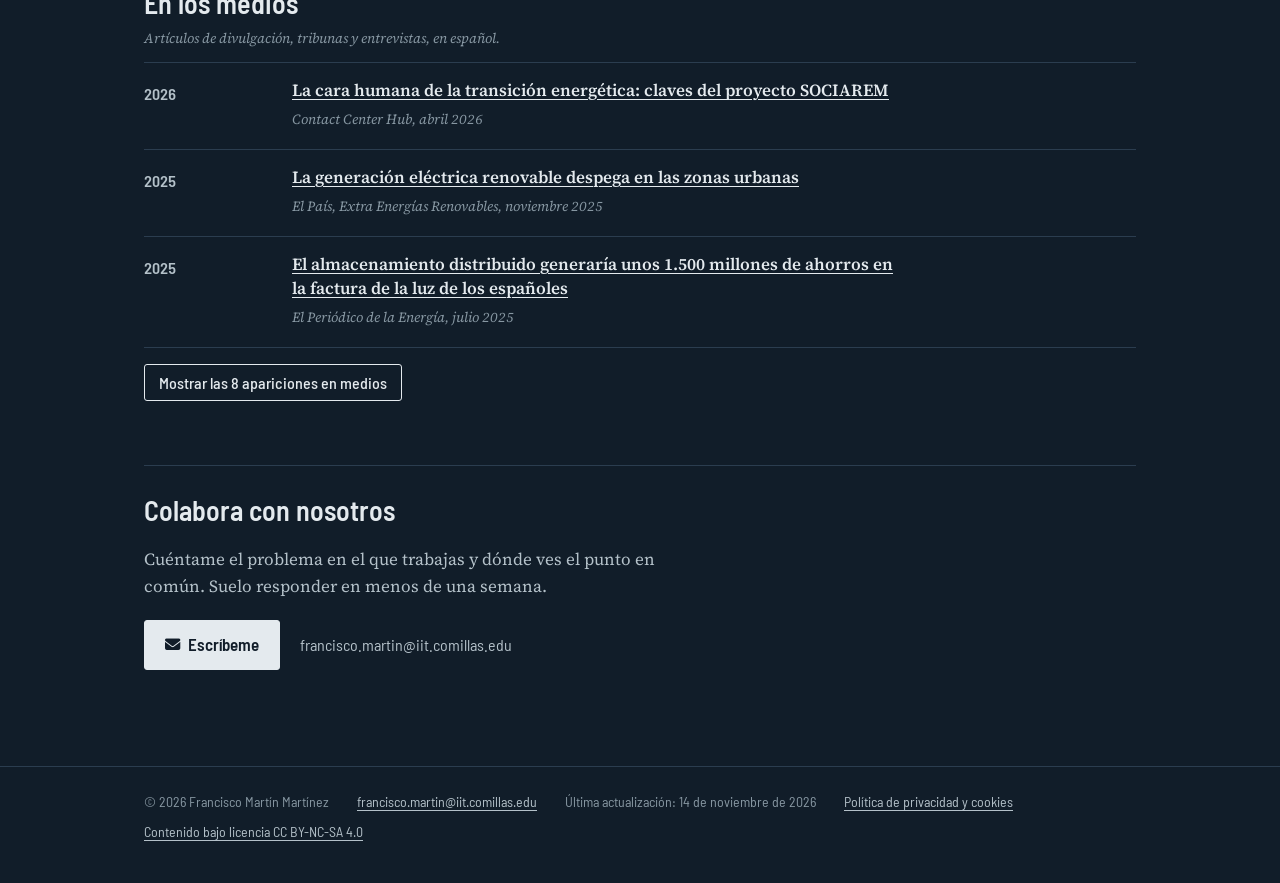
==== commit 4b5772c3: "Indicadores IIT en último artículo, modo oscuro por defecto y selector de modo Co-Authored-By: Claud" ====
--- a/index.html
+++ b/index.html
@@ -318,11 +318,41 @@
     <link rel="preconnect" href="https://fonts.googleapis.com">
     <link rel="preconnect" href="https://fonts.gstatic.com" crossorigin>
     <link rel="stylesheet" href="https://fonts.googleapis.com/css2?family=Barlow+Semi+Condensed:wght@400;500;600&family=Source+Serif+4:ital,opsz,wght@0,8..60,400;0,8..60,600;1,8..60,400&display=swap">
-    <meta name="theme-color" content="#F1F3F1" media="(prefers-color-scheme: light)">
-    <meta name="theme-color" content="#111D29" media="(prefers-color-scheme: dark)">
+    <meta name="theme-color" content="#111D29">
+    <script>
+        /* Modo oscuro por defecto; el visitante puede cambiarlo y se recuerda */
+        (function () {
+            var t = 'dark';
+            try { if (localStorage.getItem('theme') === 'light') t = 'light'; } catch (e) {}
+            document.documentElement.dataset.theme = t;
+        })();
+    </script>
     <style>
         /* ---------- Tokens ---------- */
         :root {
+            --paper: #111D29;  /* grid at night */
+            --surface: #182838;
+            --ink: #E4EAEE;
+            --ink-2: #B4C1C9;
+            --muted: #8797A2;
+            --rule: #2B3D4F;
+            --link: #8EAEFF;
+            --solar: #F2B632;
+            --solar-ink: #F2B632;
+            --teal: #4CC29A;
+
+            --font-display: 'Barlow Semi Condensed', 'Barlow', 'Arial Narrow', sans-serif;
+            --font-text: 'Source Serif 4', Georgia, 'Times New Roman', serif;
+
+            --step--1: 0.875rem;
+            --step-0: 1.0625rem;
+            --step-1: 1.25rem;
+            --step-2: 1.75rem;
+            --measure: 68ch;
+            color-scheme: dark;
+        }
+
+        :root[data-theme="light"] {
             --paper: #F1F3F1;      /* porcelain insulator */
             --surface: #FFFFFF;
             --ink: #14263A;        /* slate ink */
@@ -333,32 +363,7 @@
             --solar: #E0A00E;      /* solar amber: "live" things only */
             --solar-ink: #8A5F00;
             --teal: #1F8A70;
-
-            --font-display: 'Barlow Semi Condensed', 'Barlow', 'Arial Narrow', sans-serif;
-            --font-text: 'Source Serif 4', Georgia, 'Times New Roman', serif;
-
-            --step--1: 0.875rem;
-            --step-0: 1.0625rem;
-            --step-1: 1.25rem;
-            --step-2: 1.75rem;
-            --measure: 68ch;
             color-scheme: light;
-        }
-
-        @media (prefers-color-scheme: dark) {
-            :root {
-                --paper: #111D29;  /* grid at night */
-                --surface: #182838;
-                --ink: #E4EAEE;
-                --ink-2: #B4C1C9;
-                --muted: #8797A2;
-                --rule: #2B3D4F;
-                --link: #8EAEFF;
-                --solar: #F2B632;
-                --solar-ink: #F2B632;
-                --teal: #4CC29A;
-                color-scheme: dark;
-            }
         }
 
         * { margin: 0; padding: 0; box-sizing: border-box; }
@@ -415,12 +420,14 @@
             position: relative;
         }
 
-        .lang-switcher {
+        .lang-switcher, .theme-switcher {
             display: flex;
             justify-content: flex-end;
             gap: 2px;
-            margin-bottom: 28px;
-        }
+        }
+
+        .lang-switcher { margin-bottom: 2px; }
+        .theme-switcher { margin-bottom: 28px; }
 
         .lang-btn {
             font-family: var(--font-display);
@@ -1238,7 +1245,7 @@
         @media (max-width: 640px) {
             .container, .nav-tabs, .footer-content { padding-left: 16px; padding-right: 16px; }
             header { padding-top: 16px; }
-            .lang-switcher { margin-bottom: 16px; }
+            .theme-switcher { margin-bottom: 16px; }
             /* Photo sits beside the name instead of above it */
             .header-content { grid-template-columns: minmax(0, 1fr) 64px; column-gap: 0; }
             .profile-photo { grid-column: 2; grid-row: 1; width: 64px; }
@@ -1306,6 +1313,10 @@
             <div class="lang-switcher" role="group" aria-label="Idioma" data-i18n-label="langLabel">
                 <a class="lang-btn active" href="/" hreflang="es" lang="es" data-lang="es" aria-current="page"><span aria-hidden="true">🇪🇸</span> ES</a>
                 <a class="lang-btn" href="/en/" hreflang="en" lang="en" data-lang="en"><span aria-hidden="true">🇬🇧</span> EN</a>
+            </div>
+            <div class="theme-switcher" role="group" aria-label="Modo de color" data-i18n-label="themeLabel">
+                <button type="button" class="lang-btn" data-theme-set="dark" aria-pressed="true"><span aria-hidden="true">🌙</span> <span data-i18n="themeDark">Oscuro</span></button>
+                <button type="button" class="lang-btn" data-theme-set="light" aria-pressed="false"><span aria-hidden="true">☀️</span> <span data-i18n="themeLight">Claro</span></button>
             </div>
             <div class="header-content">
                 <div class="profile-photo">
@@ -1539,7 +1550,7 @@
                         <div class="title"><a href="https://doi.org/10.1016/j.nxener.2026.101181" target="_blank" rel="noopener">Building engaging apps for active consumer participation in electricity markets</a></div>
                         <div class="authors">Rodríguez-Vilches, R., <b>Martín, F.</b>, Sánchez, A.</div>
                         <div class="authors venue">Next Energy, Vol. 14, pp. 101181, January 2027</div>
-                        <div class="doi-link"><a href="https://doi.org/10.1016/j.nxener.2026.101181" target="_blank" rel="noopener" tabindex="-1">DOI: 10.1016/j.nxener.2026.101181</a></div>
+                        <div class="metrics">JCR-JIF: 6.400 Q2 (2025) · SJR: 1.101 Q1 (2025)</div><div class="doi-link"><a href="https://doi.org/10.1016/j.nxener.2026.101181" target="_blank" rel="noopener" tabindex="-1">DOI: 10.1016/j.nxener.2026.101181</a></div>
                     </div>
                     <div class="article-item">
                         <div class="year">2026</div>
@@ -2193,6 +2204,23 @@
             if (typeof gtag === 'function') gtag('event', name, params || {});
         }
 
+        // Selector de modo de color (oscuro por defecto)
+        (() => {
+            const root = document.documentElement;
+            const buttons = document.querySelectorAll('[data-theme-set]');
+            const sync = () => buttons.forEach(b => {
+                const on = b.dataset.themeSet === root.dataset.theme;
+                b.classList.toggle('active', on);
+                b.setAttribute('aria-pressed', on);
+            });
+            buttons.forEach(b => b.addEventListener('click', () => {
+                root.dataset.theme = b.dataset.themeSet;
+                try { localStorage.setItem('theme', b.dataset.themeSet); } catch (e) {}
+                sync();
+            }));
+            sync();
+        })();
+
         // Un único listener delegado registra qué tabs y elementos clickables se usan.
         document.addEventListener('click', (event) => {
             const el = event.target.closest('a[href], button');
@@ -2203,7 +2231,7 @@
 
             if (el.classList.contains('nav-tab')) {
                 gaEvent('select_tab', { tab_name: el.dataset.section || label });
-            } else if (el.classList.contains('lang-btn')) {
+            } else if (el.classList.contains('lang-btn') && el.dataset.lang) {
                 gaEvent('change_language', { language: el.dataset.lang || label });
             } else if (el.tagName === 'A') {
                 const href = el.getAttribute('href') || '';
@@ -2437,6 +2465,9 @@
                 tabCv: 'CV',
                 tabsLabel: 'Sections',
                 langLabel: 'Language',
+                themeLabel: 'Colour mode',
+                themeDark: 'Dark',
+                themeLight: 'Light',
                 skipLink: 'Skip to content',
                 selectedHeading: 'Selected papers',
                 selectedLead: 'Demand flexibility, end to end: how to assess it, how aggregators deploy it, and what it is worth in system planning.',
@@ -2569,6 +2600,9 @@
                 tabCv: 'CV',
                 tabsLabel: 'Secciones',
                 langLabel: 'Idioma',
+                themeLabel: 'Modo de color',
+                themeDark: 'Oscuro',
+                themeLight: 'Claro',
                 skipLink: 'Saltar al contenido',
                 selectedHeading: 'Artículos destacados',
                 selectedLead: 'La flexibilidad de la demanda, de principio a fin: cómo evaluarla, cómo la despliegan los agregadores y cuánto vale en la planificación del sistema.',
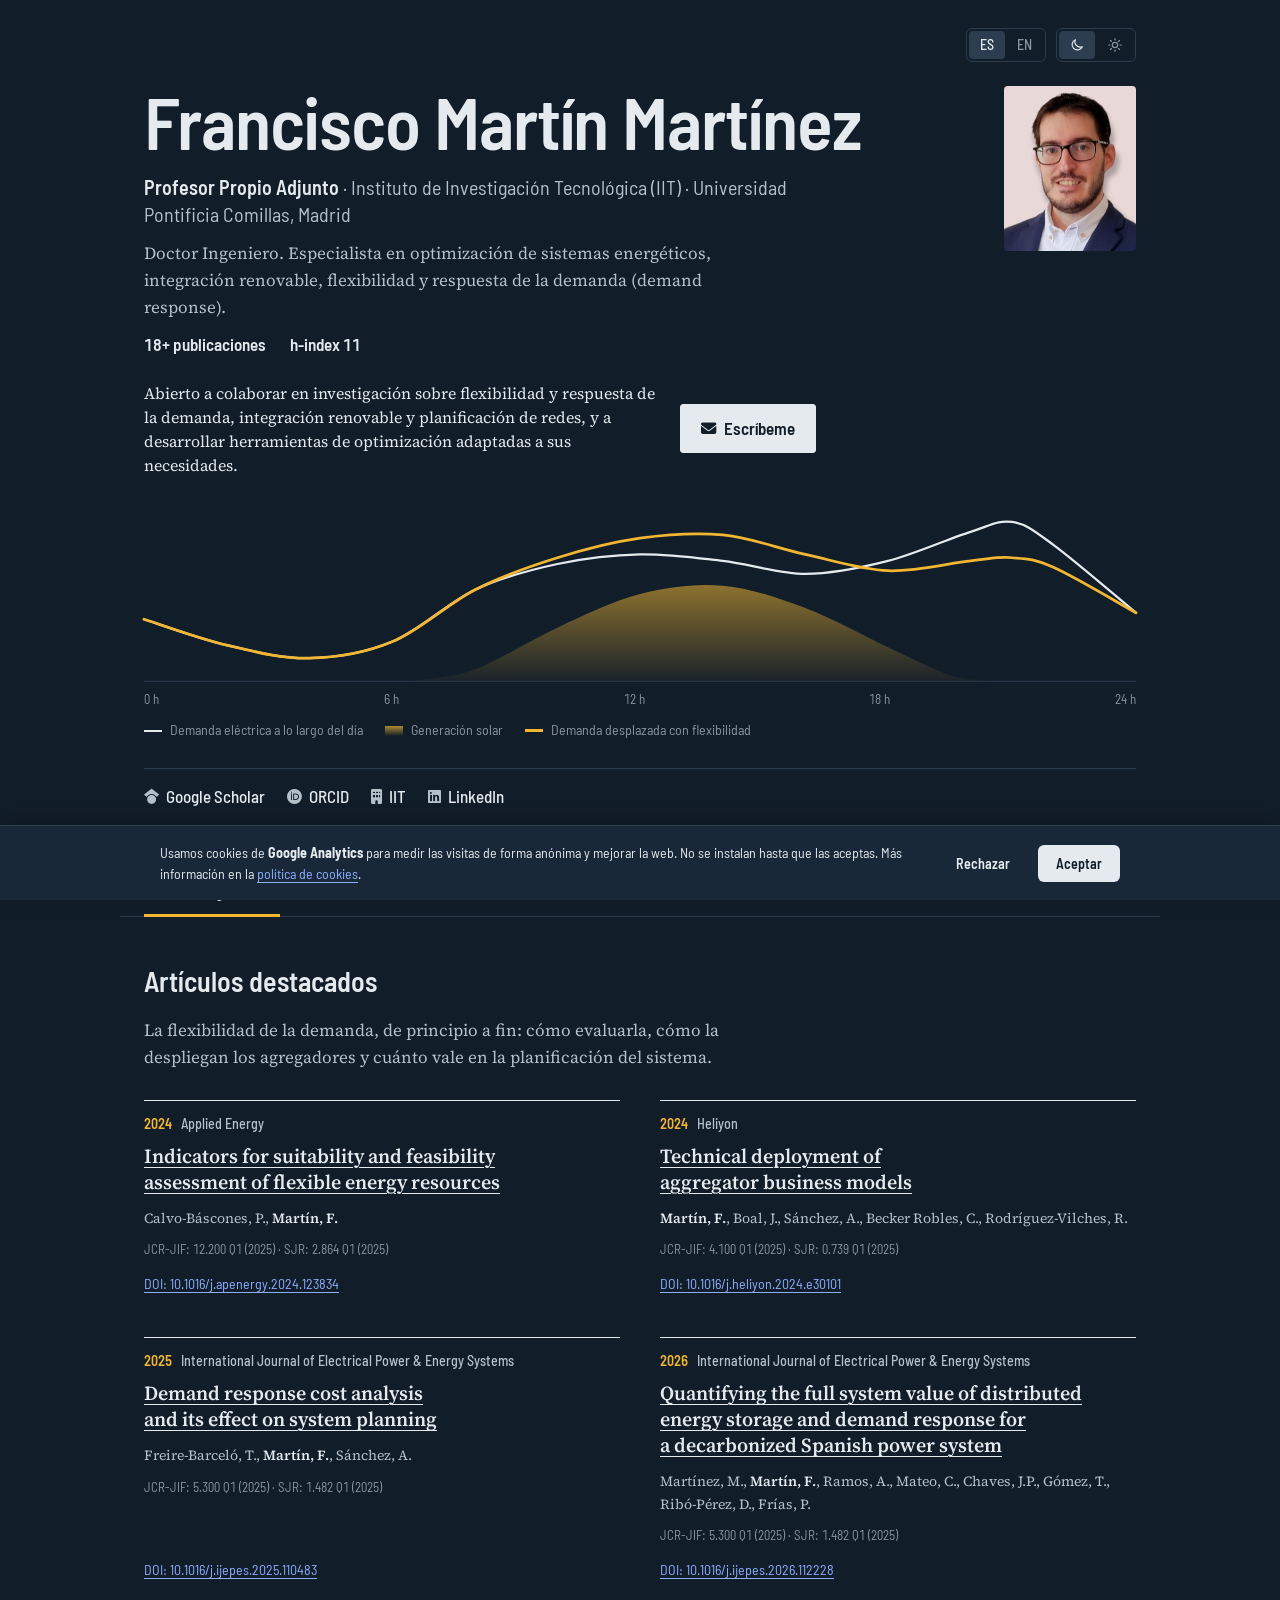
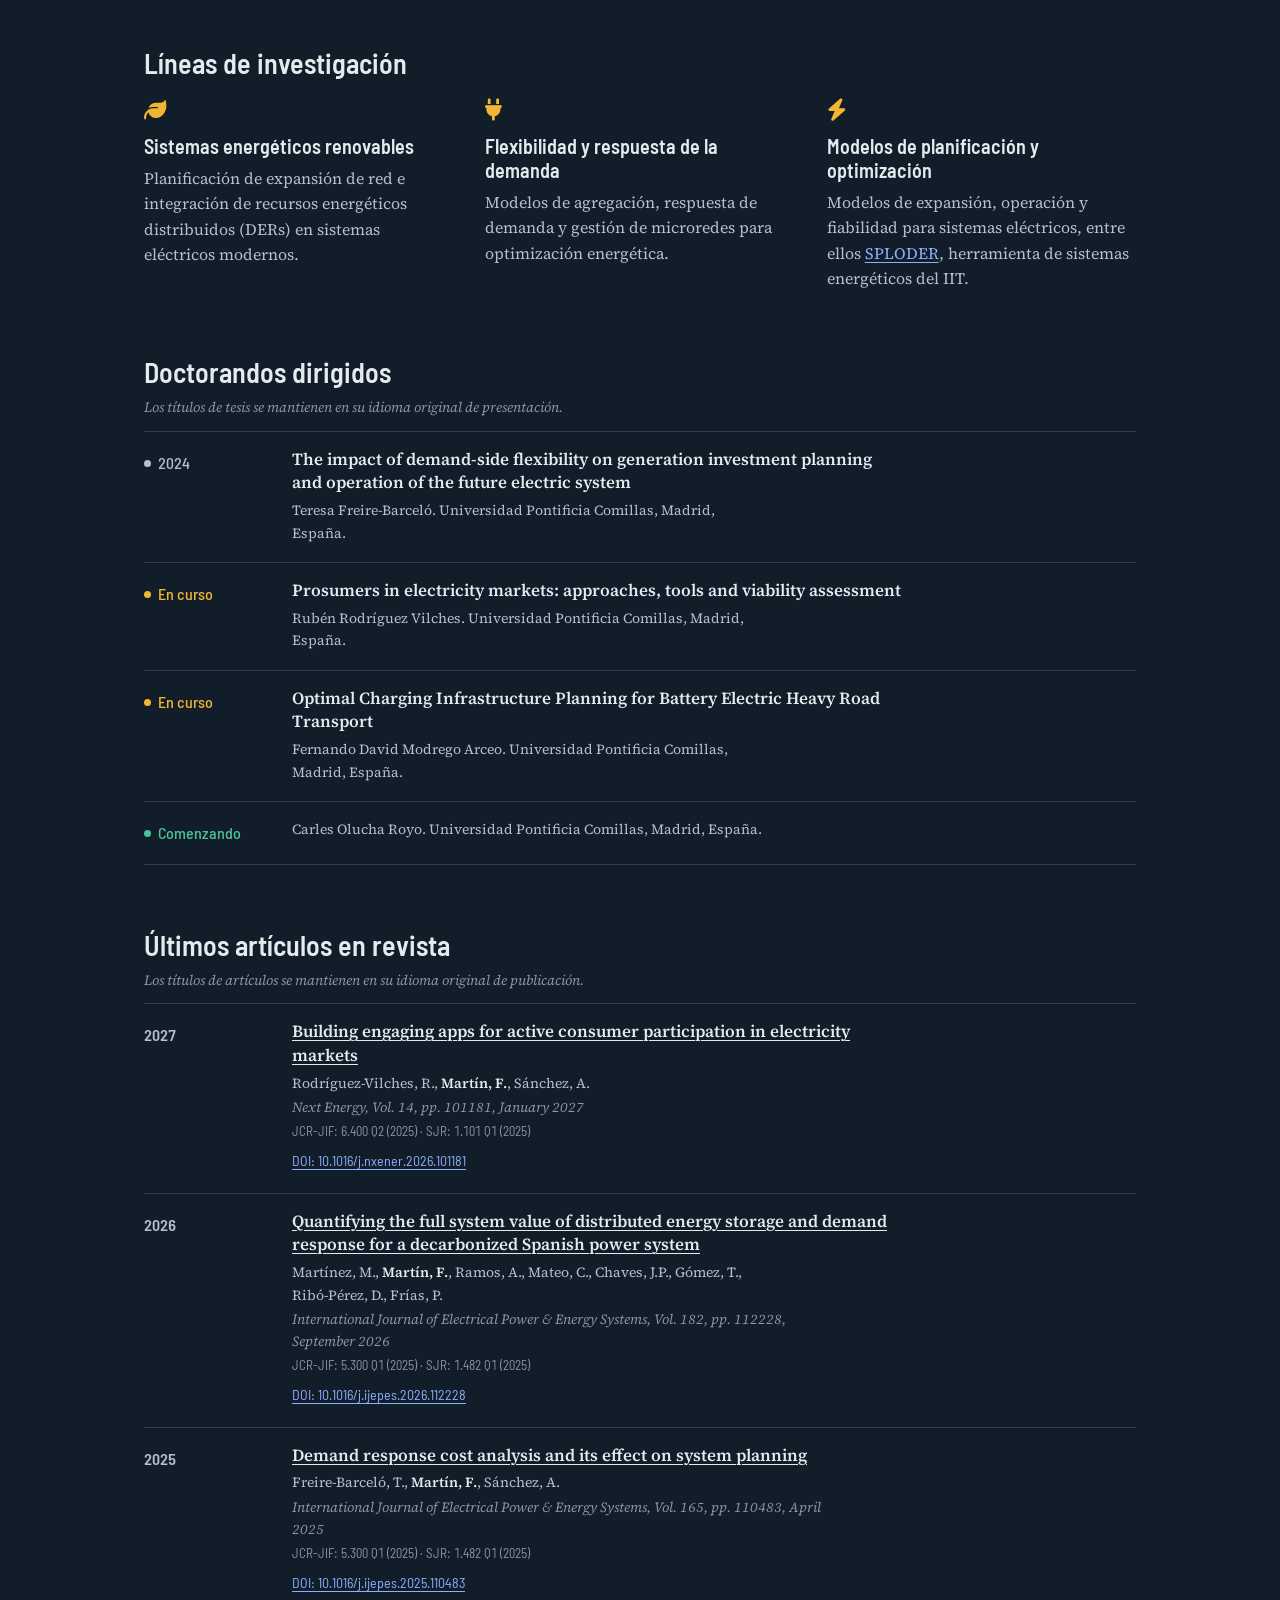
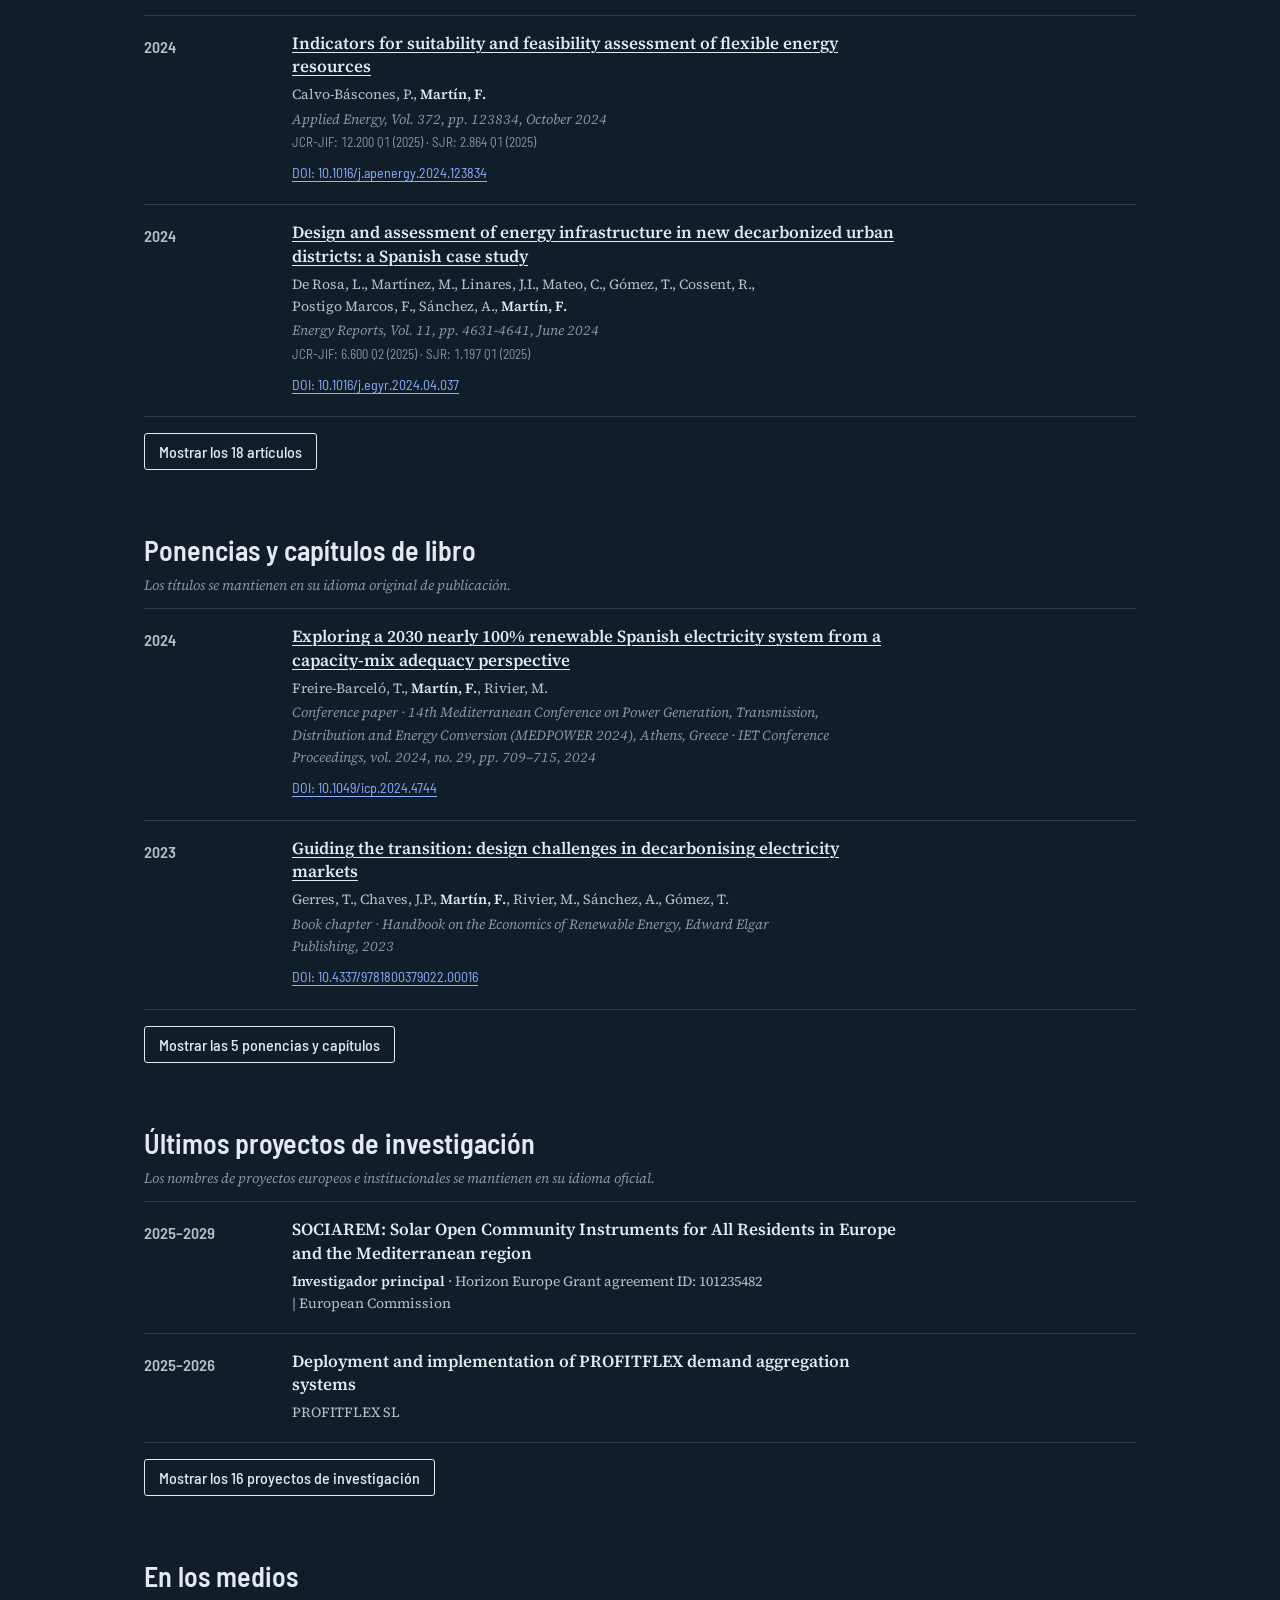
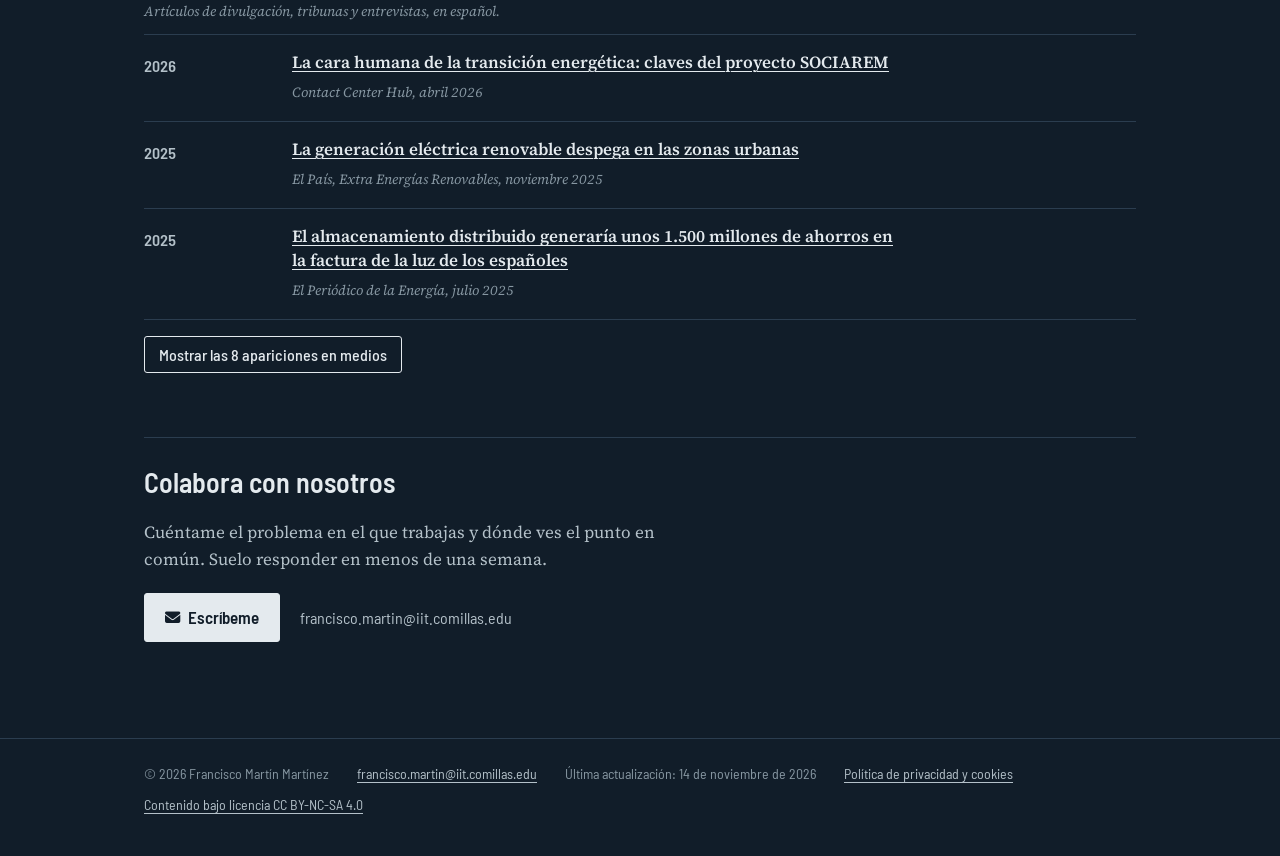
==== commit e4992497: "Pulir selectores de idioma y modo: fila única segmentada con iconos SVG Co-Authored-By: Claude Sonne" ====
--- a/index.html
+++ b/index.html
@@ -420,34 +420,70 @@
             position: relative;
         }
 
-        .lang-switcher, .theme-switcher {
+        .header-controls {
             display: flex;
             justify-content: flex-end;
+            align-items: center;
+            gap: 10px;
+            margin-bottom: 24px;
+        }
+
+        .seg {
+            display: inline-flex;
             gap: 2px;
-        }
-
-        .lang-switcher { margin-bottom: 2px; }
-        .theme-switcher { margin-bottom: 28px; }
+            padding: 2px;
+            border: 1px solid var(--rule);
+            border-radius: 6px;
+        }
 
         .lang-btn {
             font-family: var(--font-display);
             font-size: var(--step--1);
             font-weight: 500;
+            letter-spacing: 0.02em;
+            line-height: 1;
             border: 0;
             background: transparent;
             color: var(--muted);
-            padding: 4px 10px;
-            border-radius: 3px;
+            min-width: 36px;
+            height: 28px;
+            padding: 0 10px;
+            border-radius: 4px;
             cursor: pointer;
             position: relative;
             text-decoration: none;
-        }
-
-        .lang-btn:hover { color: var(--ink); }
-
-        .lang-btn.active {
+            display: inline-flex;
+            align-items: center;
+            justify-content: center;
+            transition: color .15s ease-out, background-color .15s ease-out;
+        }
+
+        .lang-btn svg {
+            width: 16px;
+            height: 16px;
+            fill: none;
+            stroke: currentColor;
+            stroke-width: 1.75;
+            stroke-linecap: round;
+            stroke-linejoin: round;
+        }
+
+        .lang-btn:hover { color: var(--ink); background: var(--surface); }
+
+        .lang-btn.active,
+        .lang-btn.active:hover {
             color: var(--ink);
-            box-shadow: inset 0 -2px 0 var(--solar);
+            background: var(--rule);
+        }
+
+        .lang-btn:focus-visible { outline-offset: 1px; border-radius: 4px; }
+
+        .lang-btn .sr-only {
+            position: absolute;
+            width: 1px; height: 1px;
+            overflow: hidden;
+            clip-path: inset(50%);
+            white-space: nowrap;
         }
 
         .header-content {
@@ -1245,7 +1281,7 @@
         @media (max-width: 640px) {
             .container, .nav-tabs, .footer-content { padding-left: 16px; padding-right: 16px; }
             header { padding-top: 16px; }
-            .theme-switcher { margin-bottom: 16px; }
+            .header-controls { margin-bottom: 16px; }
             /* Photo sits beside the name instead of above it */
             .header-content { grid-template-columns: minmax(0, 1fr) 64px; column-gap: 0; }
             .profile-photo { grid-column: 2; grid-row: 1; width: 64px; }
@@ -1310,13 +1346,15 @@
     <a class="skip-link" href="#main" data-i18n="skipLink">Saltar al contenido</a>
     <header>
         <div class="container">
-            <div class="lang-switcher" role="group" aria-label="Idioma" data-i18n-label="langLabel">
-                <a class="lang-btn active" href="/" hreflang="es" lang="es" data-lang="es" aria-current="page"><span aria-hidden="true">🇪🇸</span> ES</a>
-                <a class="lang-btn" href="/en/" hreflang="en" lang="en" data-lang="en"><span aria-hidden="true">🇬🇧</span> EN</a>
-            </div>
-            <div class="theme-switcher" role="group" aria-label="Modo de color" data-i18n-label="themeLabel">
-                <button type="button" class="lang-btn" data-theme-set="dark" aria-pressed="true"><span aria-hidden="true">🌙</span> <span data-i18n="themeDark">Oscuro</span></button>
-                <button type="button" class="lang-btn" data-theme-set="light" aria-pressed="false"><span aria-hidden="true">☀️</span> <span data-i18n="themeLight">Claro</span></button>
+            <div class="header-controls">
+                <div class="seg lang-switcher" role="group" aria-label="Idioma" data-i18n-label="langLabel">
+                    <a class="lang-btn active" href="/" hreflang="es" lang="es" data-lang="es" aria-current="page">ES</a>
+                    <a class="lang-btn" href="/en/" hreflang="en" lang="en" data-lang="en">EN</a>
+                </div>
+                <div class="seg theme-switcher" role="group" aria-label="Modo de color" data-i18n-label="themeLabel">
+                    <button type="button" class="lang-btn" data-theme-set="dark" aria-pressed="true"><svg viewBox="0 0 24 24" aria-hidden="true" focusable="false"><path d="M20 14.5A8 8 0 0 1 9.5 4a8 8 0 1 0 10.5 10.5z"/></svg><span class="sr-only" data-i18n="themeDark">Oscuro</span></button>
+                    <button type="button" class="lang-btn" data-theme-set="light" aria-pressed="false"><svg viewBox="0 0 24 24" aria-hidden="true" focusable="false"><circle cx="12" cy="12" r="4"/><path d="M12 2.5v2M12 19.5v2M2.5 12h2M19.5 12h2M5.3 5.3l1.4 1.4M17.3 17.3l1.4 1.4M5.3 18.7l1.4-1.4M17.3 6.7l1.4-1.4"/></svg><span class="sr-only" data-i18n="themeLight">Claro</span></button>
+                </div>
             </div>
             <div class="header-content">
                 <div class="profile-photo">
